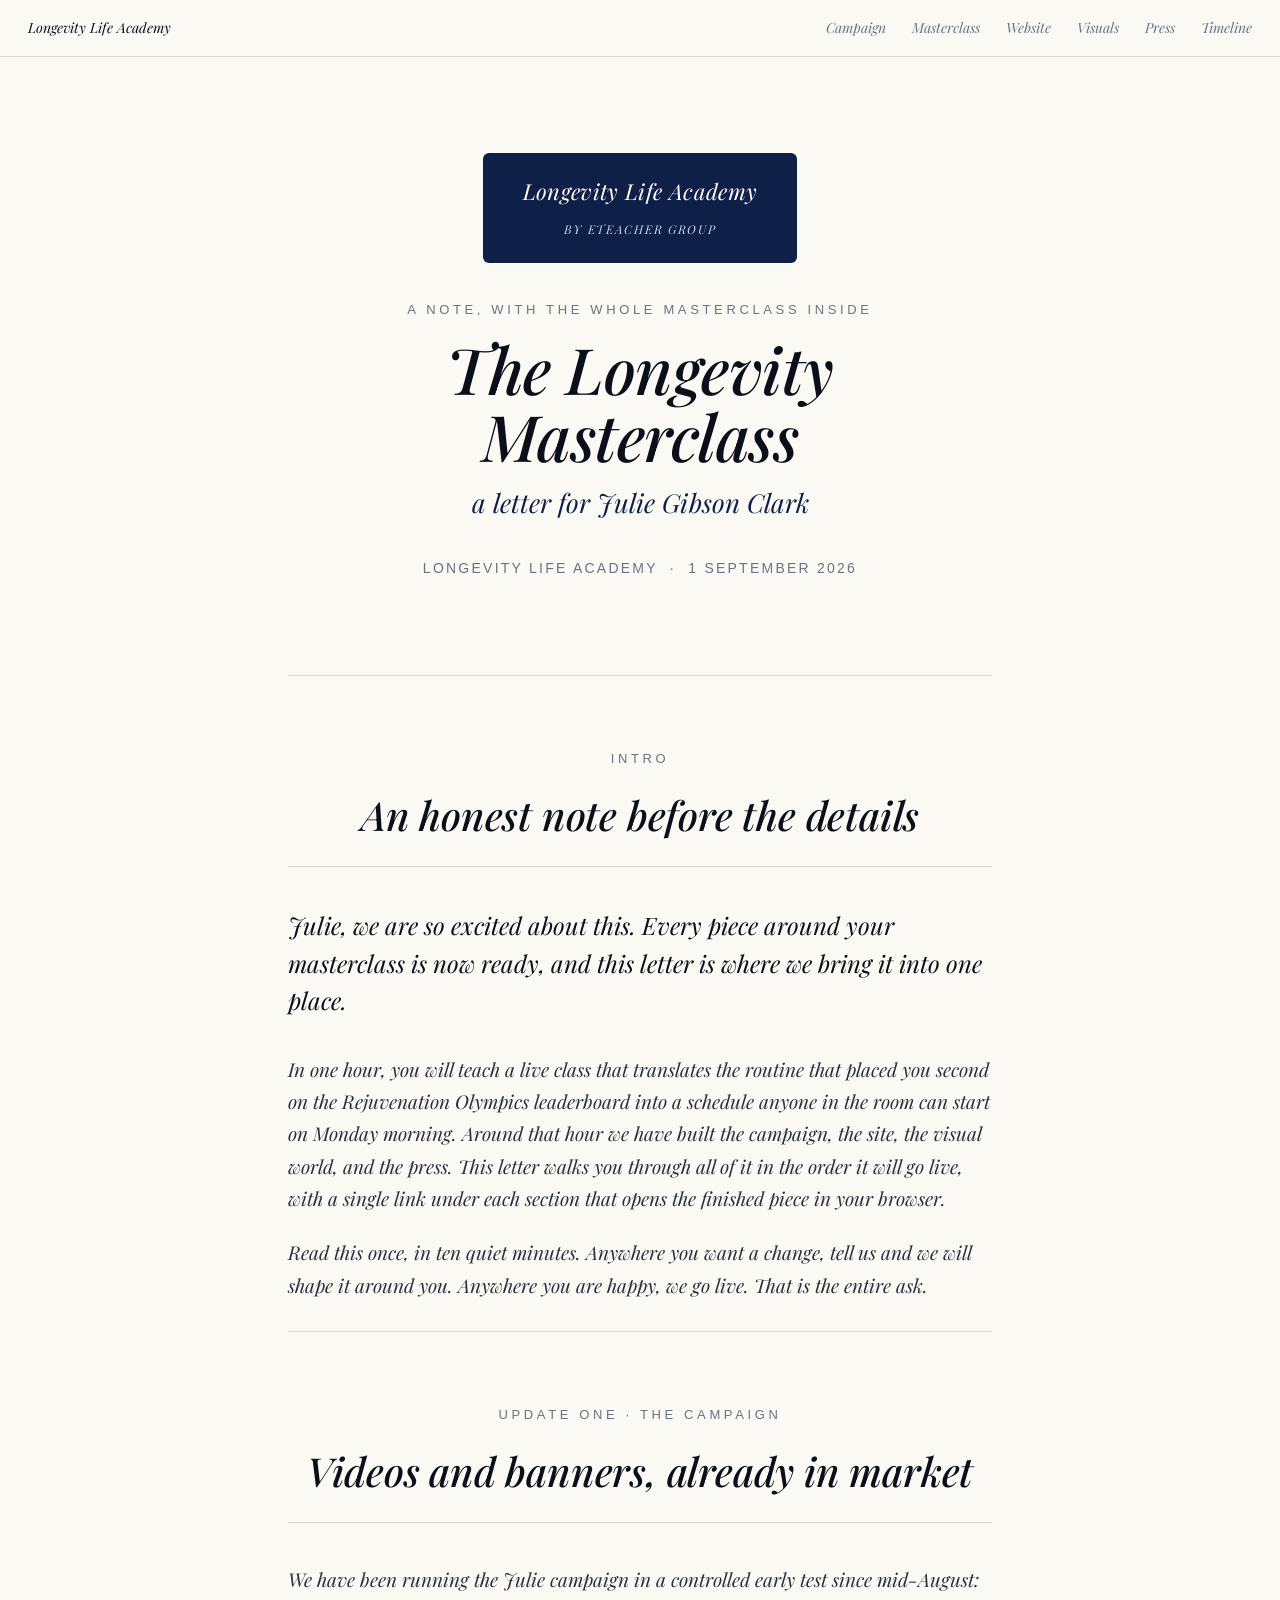
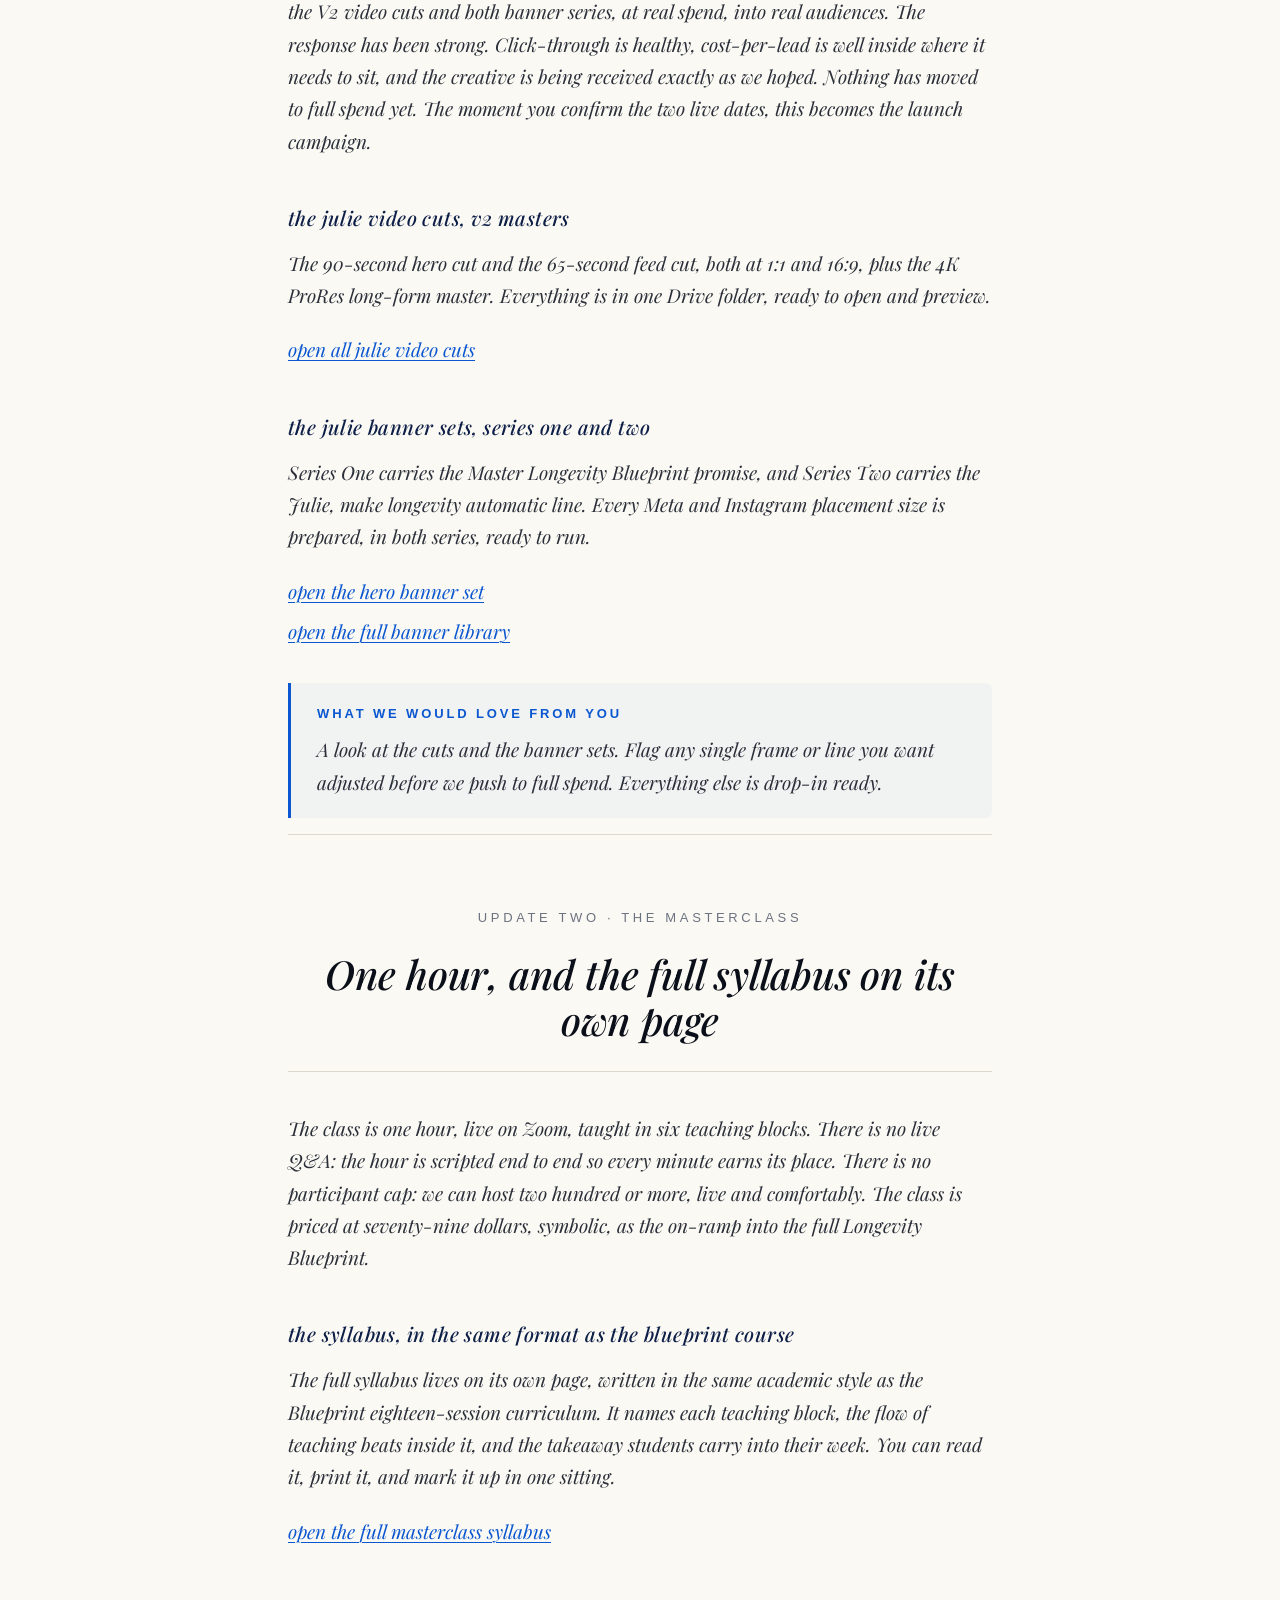
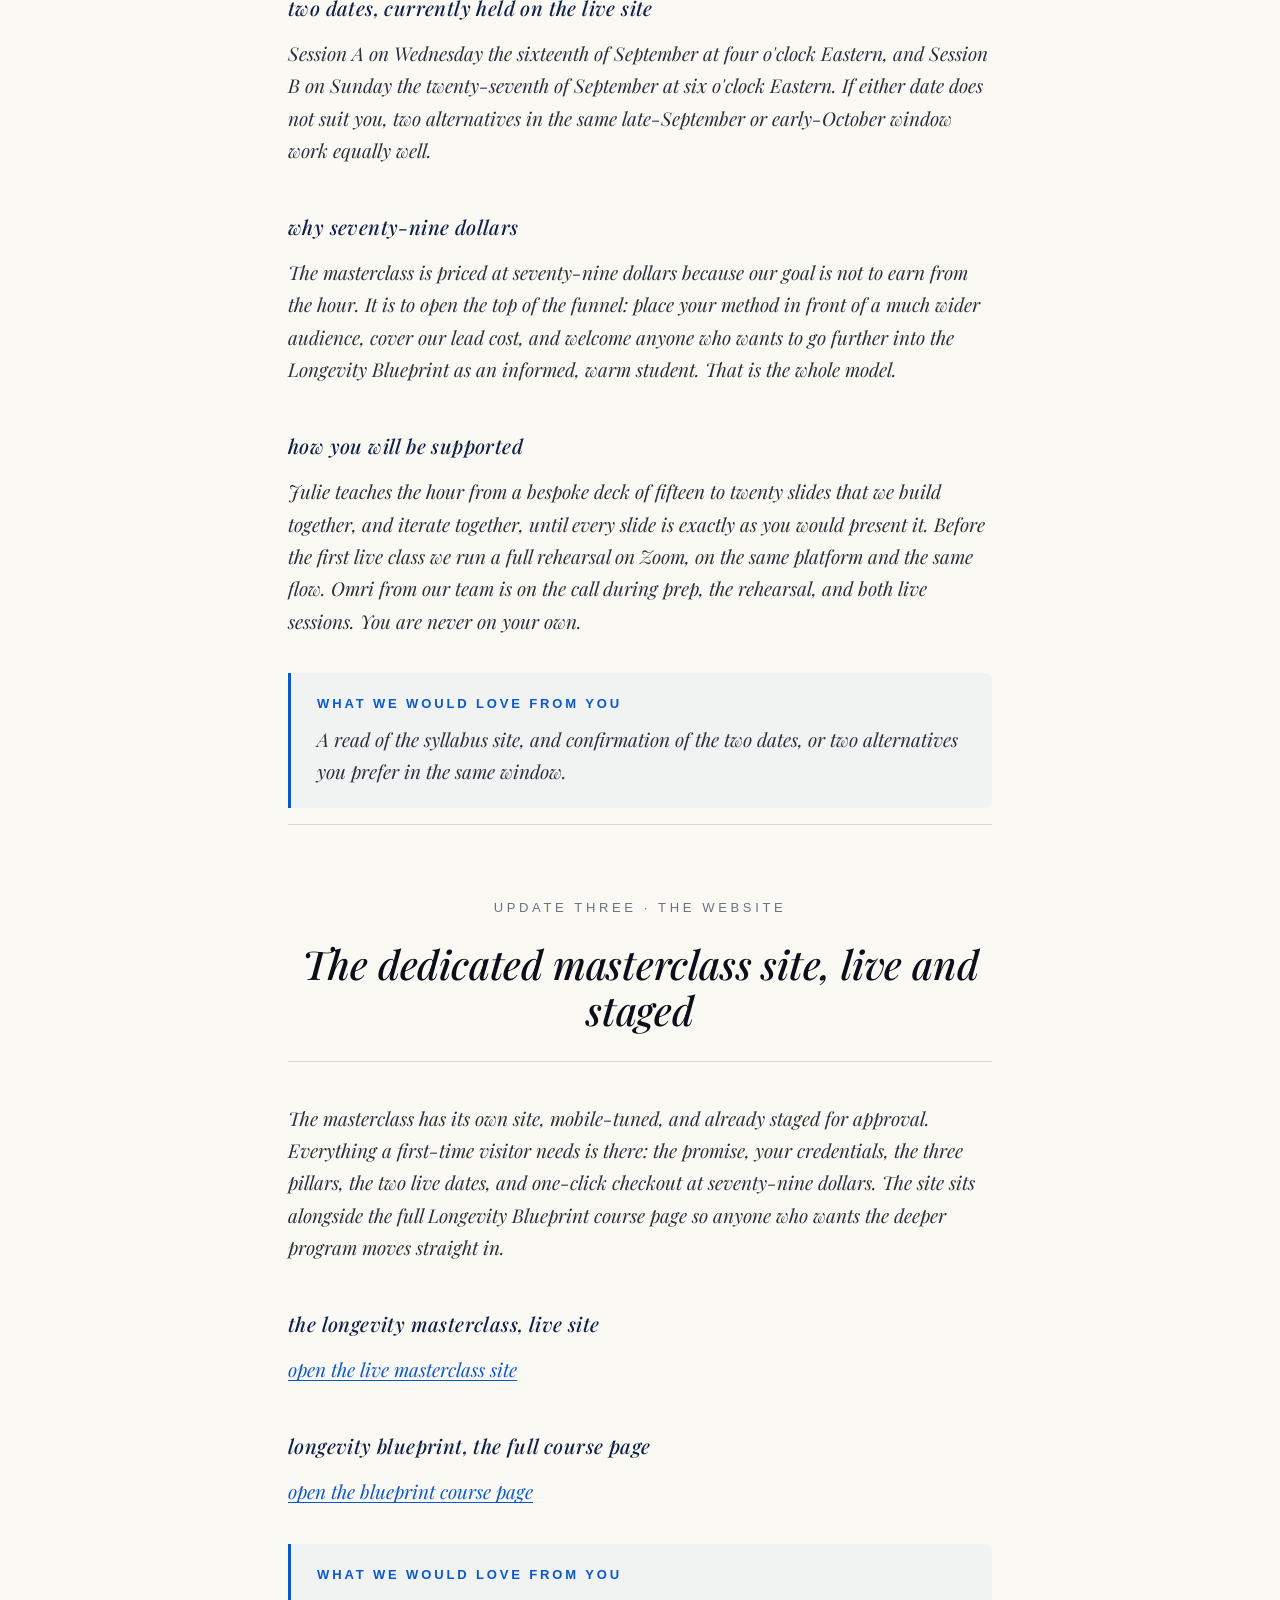
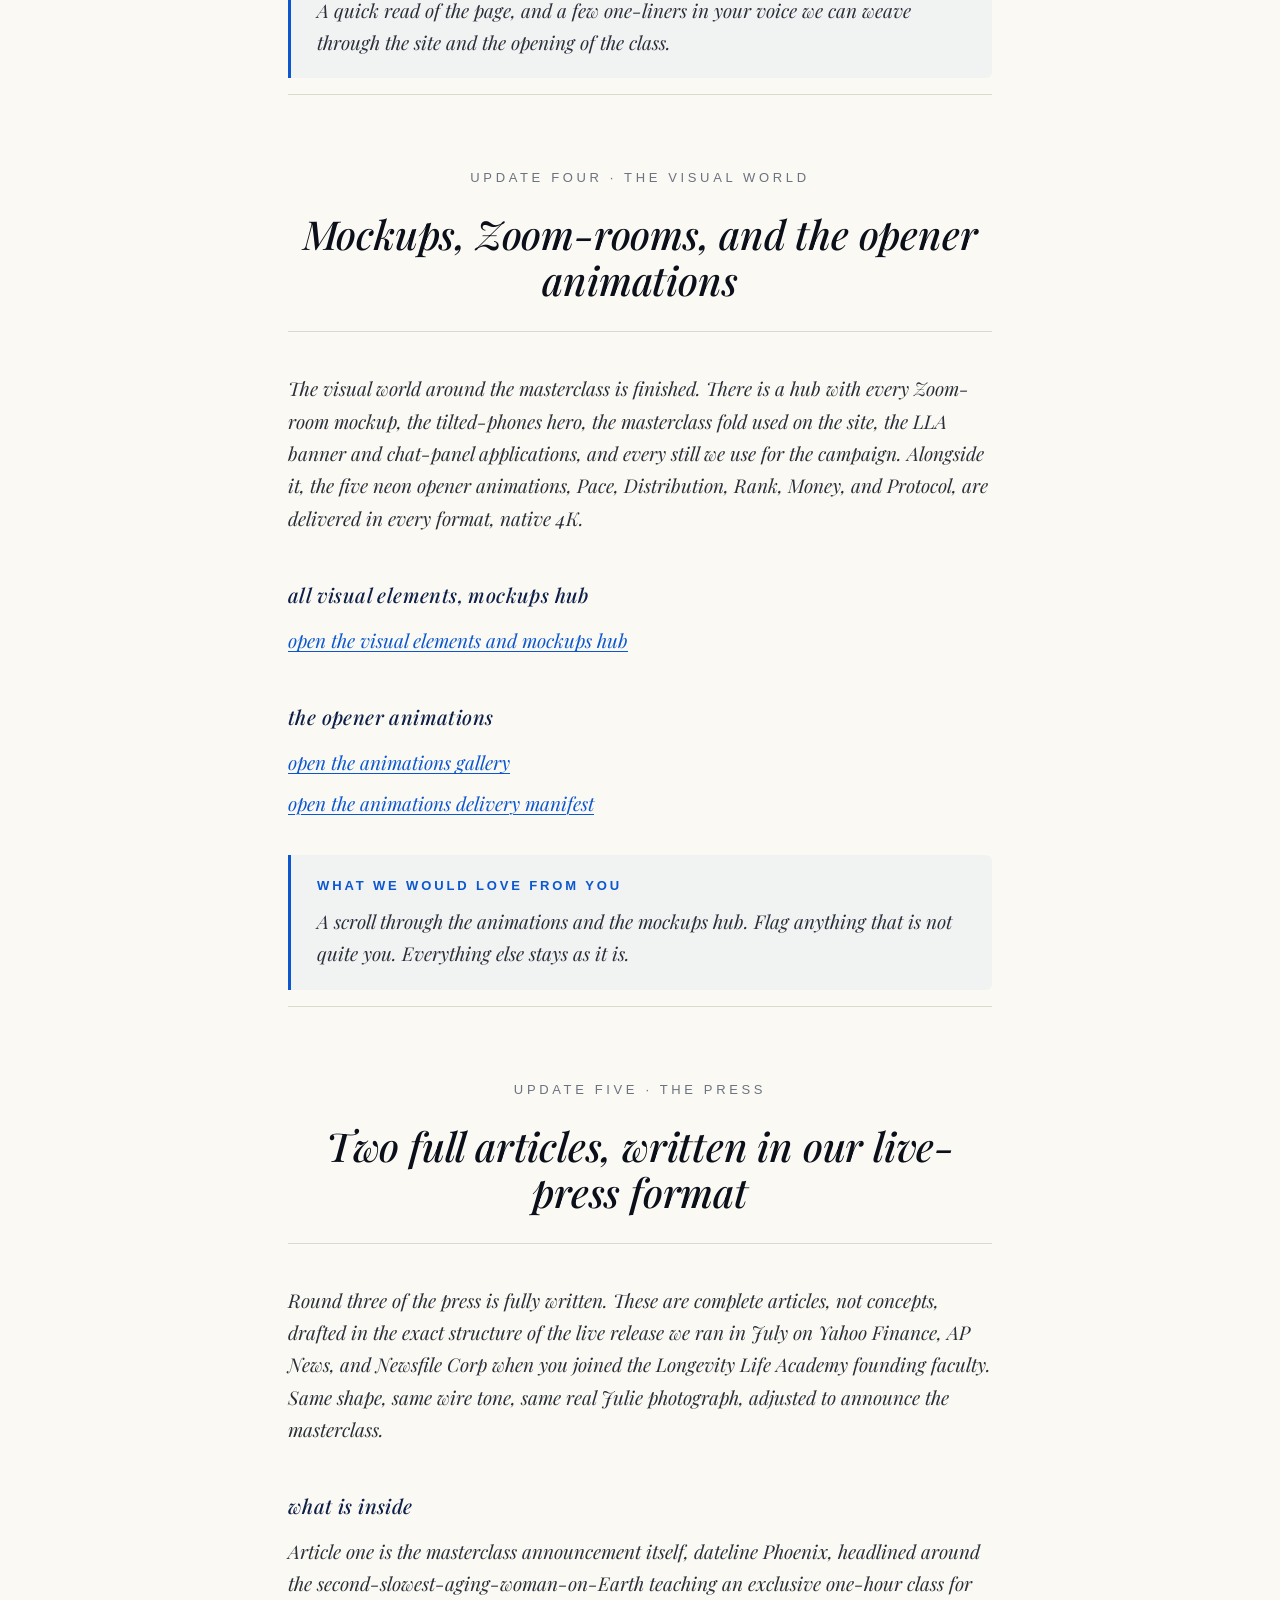
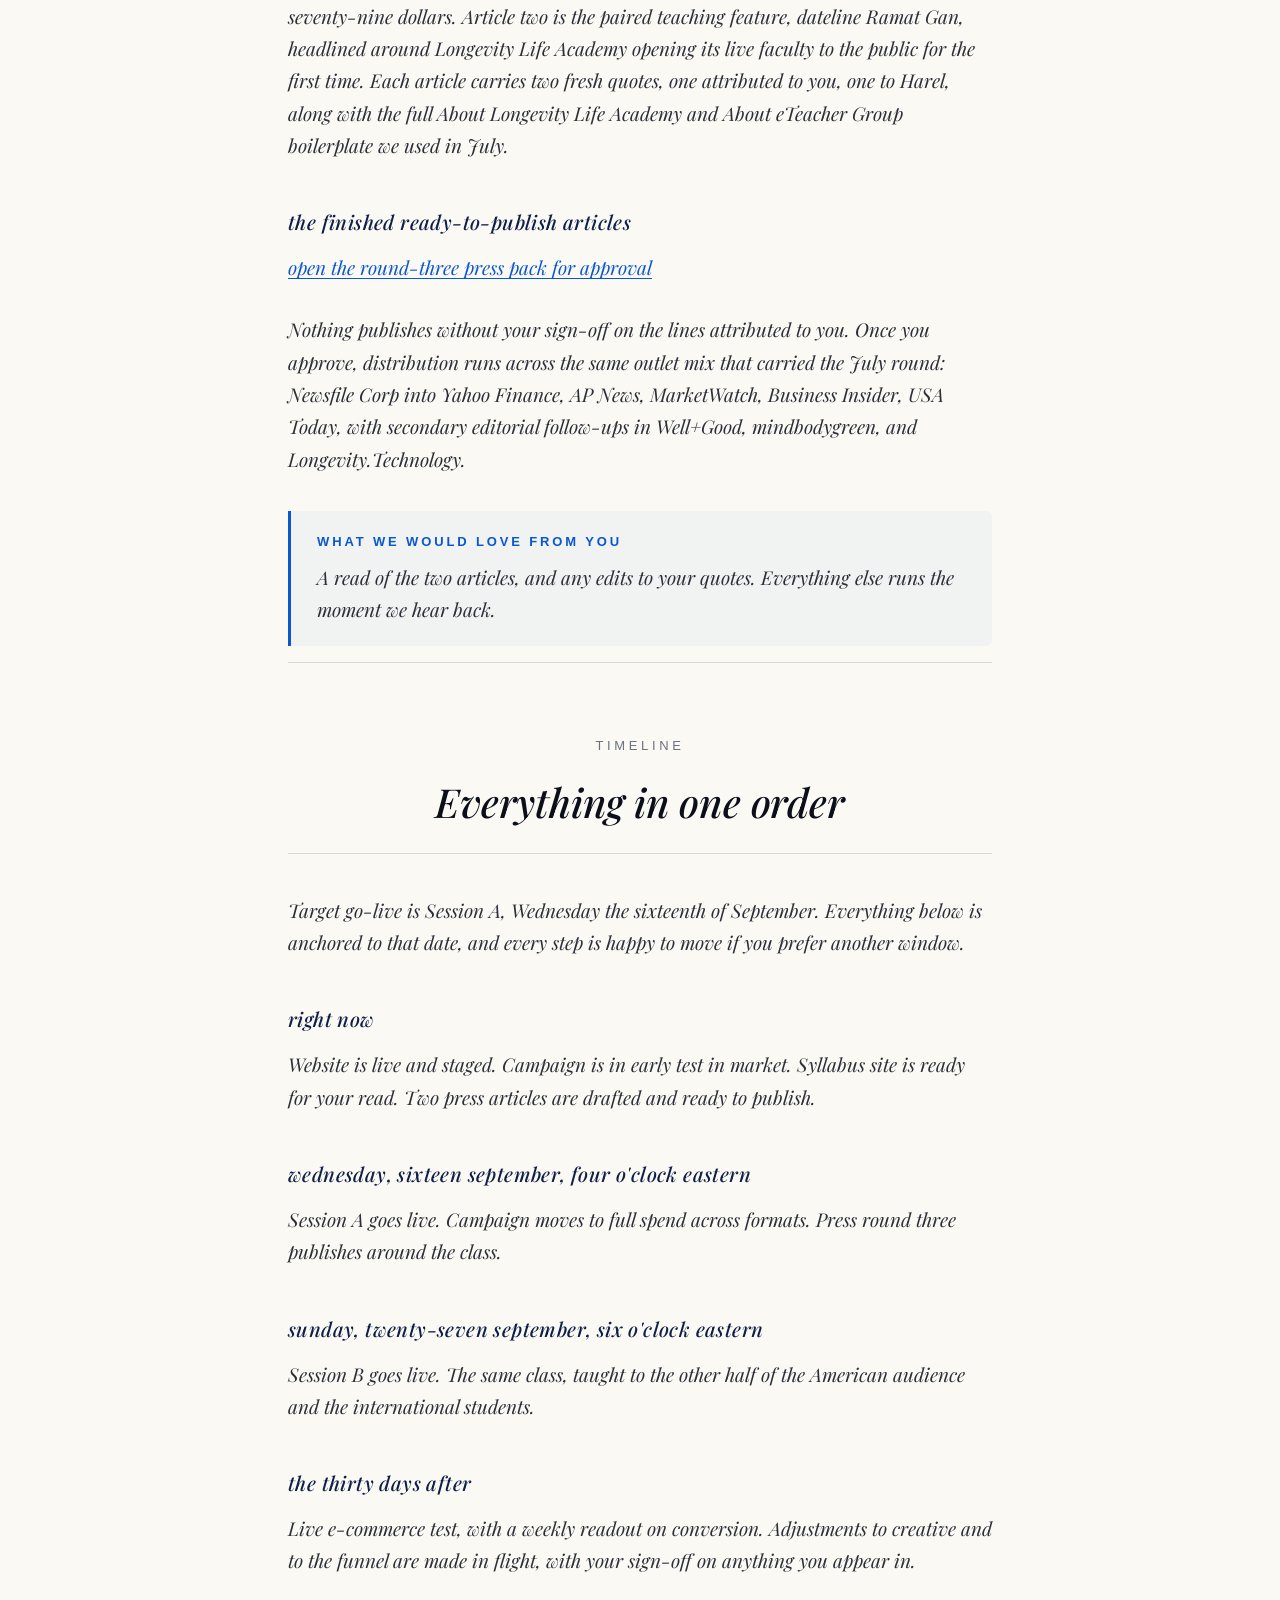
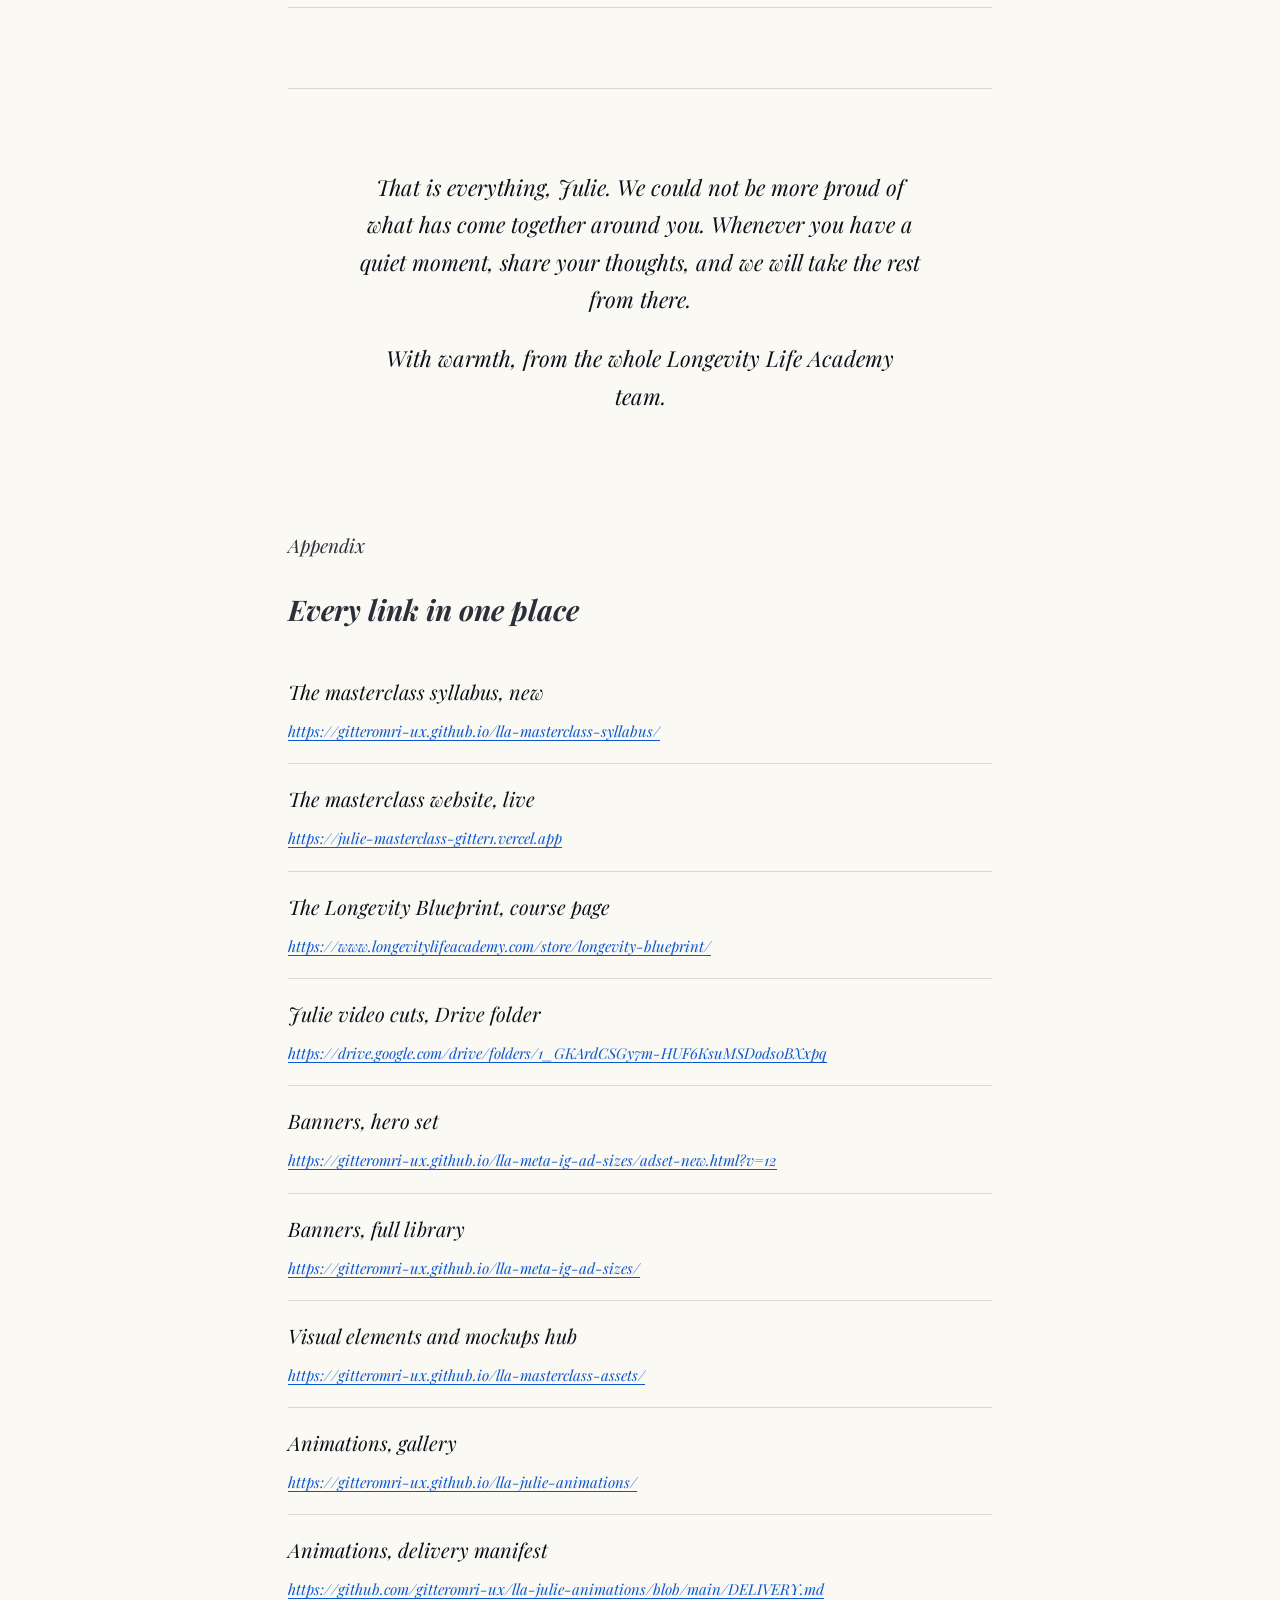
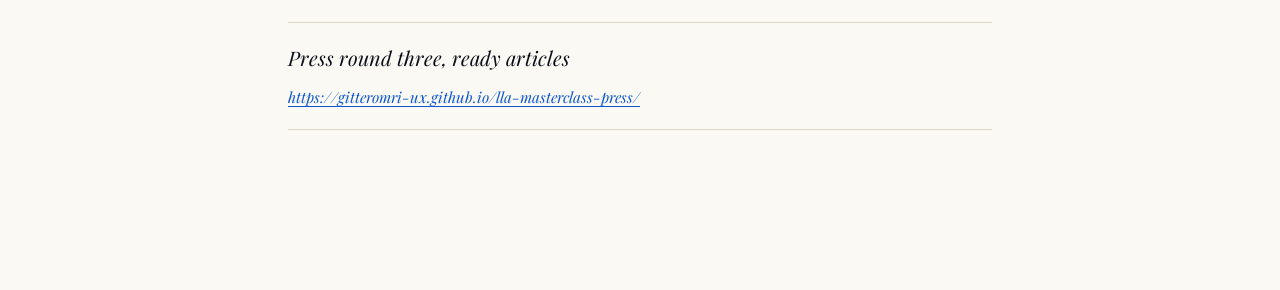
==== index.html @ f3410d57 "Communications plan letter — full public site" ====
<!doctype html>
<html lang="en">
<head>
<meta charset="utf-8">
<meta name="viewport" content="width=device-width, initial-scale=1">
<title>The Longevity Masterclass · a letter for Julie Gibson Clark</title>
<link rel="preconnect" href="https://fonts.googleapis.com">
<link rel="preconnect" href="https://fonts.gstatic.com" crossorigin>
<link href="https://fonts.googleapis.com/css2?family=Playfair+Display:ital,wght@1,400;1,500;1,600&display=swap" rel="stylesheet">
<style>
  :root{
    --ink:#0B0F19; --ink2:#0E1F48; --body:#2A2F39; --muted:#6B7280;
    --acc:#0B57D0; --rule:#DDD8CE; --cream:#FBF9F3;
  }
  *{box-sizing:border-box}
  html,body{margin:0;background:var(--cream);color:var(--body)}
  body{
    font-family:"Playfair Display","Iowan Old Style","Palatino Linotype",Georgia,serif;
    font-style:italic; font-weight:400;
    font-size:19px; line-height:1.7;
    -webkit-font-smoothing:antialiased;
  }
  a{color:var(--acc); text-decoration:underline; text-decoration-thickness:1px; text-underline-offset:3px}
  a:hover{color:var(--ink)}

  /* Nav */
  nav.top{
    position:sticky; top:0; z-index:5;
    background:rgba(251,249,243,.94); backdrop-filter:saturate(140%) blur(10px);
    border-bottom:1px solid var(--rule);
    padding:16px 28px; display:flex; align-items:center; justify-content:space-between;
    font-size:14px;
  }
  nav.top .brand{color:var(--ink)}
  nav.top .links a{margin-left:22px; color:var(--muted); text-decoration:none}
  nav.top .links a:hover{color:var(--ink)}

  main{max-width:760px; margin:0 auto; padding:0 28px 120px}

  /* Cover */
  header.cover{
    text-align:center; padding:96px 0 72px; border-bottom:1px solid var(--rule);
  }
  .letterhead{
    display:inline-block; background:#0E1F48; color:#fff;
    padding:20px 40px; border-radius:6px;
    font-size:18px; letter-spacing:.02em;
  }
  .letterhead .lla{display:block; font-size:22px; margin-bottom:2px}
  .letterhead .by{font-size:12px; letter-spacing:.14em; color:#c9d3ec; text-transform:uppercase}
  .kicker{
    display:block; margin-top:36px; margin-bottom:14px;
    color:var(--muted); font-size:13px; letter-spacing:.28em; text-transform:uppercase;
    font-style:normal; font-family:-apple-system,BlinkMacSystemFont,"Segoe UI",Arial,sans-serif; font-weight:500;
  }
  header.cover h1{
    margin:0 0 12px; color:var(--ink);
    font-size:64px; line-height:1.05; font-weight:500;
    letter-spacing:-.5px;
  }
  header.cover .sub{
    color:var(--ink2); font-size:26px; margin:0 0 32px;
  }
  header.cover .meta{
    color:var(--muted); font-size:14px; letter-spacing:.16em; text-transform:uppercase;
    font-style:normal; font-family:-apple-system,BlinkMacSystemFont,"Segoe UI",Arial,sans-serif; font-weight:500;
  }

  /* Section rhythm */
  section.chapter{padding:72px 0 8px; border-bottom:1px solid var(--rule)}
  section.chapter:last-of-type{border-bottom:0}
  section.chapter .eyebrow{
    display:block; color:var(--muted); font-size:13px; letter-spacing:.28em; text-transform:uppercase;
    font-style:normal; font-family:-apple-system,BlinkMacSystemFont,"Segoe UI",Arial,sans-serif; font-weight:500;
    text-align:center; margin:0 0 22px;
  }
  section.chapter h2{
    margin:0 0 40px; color:var(--ink);
    font-size:40px; line-height:1.15; font-weight:500; letter-spacing:-.2px;
    text-align:center;
  }
  section.chapter h2::after{
    content:""; display:block; width:100%; height:1px; background:var(--rule); margin-top:28px;
  }

  p{margin:0 0 22px}
  .lede{font-size:24px; line-height:1.55; color:var(--ink); margin:0 0 34px}

  h3.micro{
    color:var(--ink2); font-size:20px; margin:44px 0 12px; font-weight:500;
    letter-spacing:.02em;
  }

  ul.links{list-style:none; padding:0; margin:0 0 30px}
  ul.links li{margin:0 0 8px; font-size:19px}

  .ask{
    border-left:3px solid var(--acc);
    padding:20px 26px; margin:36px 0 8px;
    background:rgba(11,87,208,.04); border-radius:0 6px 6px 0;
  }
  .ask .ask-title{
    display:block; margin-bottom:8px; color:var(--acc);
    font-size:13px; letter-spacing:.22em; text-transform:uppercase;
    font-style:normal; font-family:-apple-system,BlinkMacSystemFont,"Segoe UI",Arial,sans-serif; font-weight:600;
  }
  .ask p{margin:0}

  /* Close */
  .close{
    text-align:center; padding:80px 0 20px; border-top:1px solid var(--rule); margin-top:80px;
  }
  .close p{font-size:22px; color:var(--ink); max-width:560px; margin:0 auto 22px}
  .sig{color:var(--ink); font-size:22px; margin-top:36px}

  /* Appendix */
  section.appendix{padding:72px 0 40px}
  section.appendix ul{list-style:none; padding:0; margin:0}
  section.appendix li{padding:18px 0; border-bottom:1px solid var(--rule)}
  section.appendix li .label{display:block; color:var(--ink); font-size:20px; margin-bottom:4px}
  section.appendix li a{font-size:15px; word-break:break-all}

  @media (max-width:720px){
    body{font-size:17px}
    header.cover{padding:56px 0 44px}
    header.cover h1{font-size:40px}
    header.cover .sub{font-size:20px}
    section.chapter h2{font-size:28px}
    .lede{font-size:20px}
    main{padding:0 20px 80px}
  }
</style>
</head>
<body>

<nav class="top">
  <span class="brand">Longevity Life Academy</span>
  <span class="links">
    <a href="#u1">Campaign</a>
    <a href="#u2">Masterclass</a>
    <a href="#u3">Website</a>
    <a href="#u4">Visuals</a>
    <a href="#u5">Press</a>
    <a href="#timeline">Timeline</a>
  </span>
</nav>

<main>

  <header class="cover">
    <div class="letterhead">
      <span class="lla">Longevity Life Academy</span>
      <span class="by">by eTeacher Group</span>
    </div>
    <span class="kicker">A note, with the whole masterclass inside</span>
    <h1>The Longevity Masterclass</h1>
    <p class="sub">a letter for Julie Gibson Clark</p>
    <p class="meta">Longevity Life Academy &nbsp;·&nbsp; 1 September 2026</p>
  </header>

  <section class="chapter" id="intro">
    <span class="eyebrow">Intro</span>
    <h2>An honest note before the details</h2>
    <p class="lede">Julie, we are so excited about this. Every piece around your masterclass is now ready, and this letter is where we bring it into one place.</p>
    <p>In one hour, you will teach a live class that translates the routine that placed you second on the Rejuvenation Olympics leaderboard into a schedule anyone in the room can start on Monday morning. Around that hour we have built the campaign, the site, the visual world, and the press. This letter walks you through all of it in the order it will go live, with a single link under each section that opens the finished piece in your browser.</p>
    <p>Read this once, in ten quiet minutes. Anywhere you want a change, tell us and we will shape it around you. Anywhere you are happy, we go live. That is the entire ask.</p>
  </section>

  <section class="chapter" id="u1">
    <span class="eyebrow">Update one · The campaign</span>
    <h2>Videos and banners, already in market</h2>
    <p>We have been running the Julie campaign in a controlled early test since mid-August: the V2 video cuts and both banner series, at real spend, into real audiences. The response has been strong. Click-through is healthy, cost-per-lead is well inside where it needs to sit, and the creative is being received exactly as we hoped. Nothing has moved to full spend yet. The moment you confirm the two live dates, this becomes the launch campaign.</p>

    <h3 class="micro">the julie video cuts, v2 masters</h3>
    <p>The 90-second hero cut and the 65-second feed cut, both at 1:1 and 16:9, plus the 4K ProRes long-form master. Everything is in one Drive folder, ready to open and preview.</p>
    <ul class="links"><li><a href="https://drive.google.com/drive/folders/1_GKArdCSGy7m-HUF6KsuMSDods0BXxpq?usp=sharing">open all julie video cuts</a></li></ul>

    <h3 class="micro">the julie banner sets, series one and two</h3>
    <p>Series One carries the Master Longevity Blueprint promise, and Series Two carries the Julie, make longevity automatic line. Every Meta and Instagram placement size is prepared, in both series, ready to run.</p>
    <ul class="links">
      <li><a href="https://gitteromri-ux.github.io/lla-meta-ig-ad-sizes/adset-new.html?v=12">open the hero banner set</a></li>
      <li><a href="https://gitteromri-ux.github.io/lla-meta-ig-ad-sizes/">open the full banner library</a></li>
    </ul>

    <div class="ask">
      <span class="ask-title">What we would love from you</span>
      <p>A look at the cuts and the banner sets. Flag any single frame or line you want adjusted before we push to full spend. Everything else is drop-in ready.</p>
    </div>
  </section>

  <section class="chapter" id="u2">
    <span class="eyebrow">Update two · The masterclass</span>
    <h2>One hour, and the full syllabus on its own page</h2>
    <p>The class is one hour, live on Zoom, taught in six teaching blocks. There is no live Q&amp;A: the hour is scripted end to end so every minute earns its place. There is no participant cap: we can host two hundred or more, live and comfortably. The class is priced at seventy-nine dollars, symbolic, as the on-ramp into the full Longevity Blueprint.</p>

    <h3 class="micro">the syllabus, in the same format as the blueprint course</h3>
    <p>The full syllabus lives on its own page, written in the same academic style as the Blueprint eighteen-session curriculum. It names each teaching block, the flow of teaching beats inside it, and the takeaway students carry into their week. You can read it, print it, and mark it up in one sitting.</p>
    <ul class="links"><li><a href="https://gitteromri-ux.github.io/lla-masterclass-syllabus/">open the full masterclass syllabus</a></li></ul>

    <h3 class="micro">two dates, currently held on the live site</h3>
    <p>Session A on Wednesday the sixteenth of September at four o'clock Eastern, and Session B on Sunday the twenty-seventh of September at six o'clock Eastern. If either date does not suit you, two alternatives in the same late-September or early-October window work equally well.</p>

    <h3 class="micro">why seventy-nine dollars</h3>
    <p>The masterclass is priced at seventy-nine dollars because our goal is not to earn from the hour. It is to open the top of the funnel: place your method in front of a much wider audience, cover our lead cost, and welcome anyone who wants to go further into the Longevity Blueprint as an informed, warm student. That is the whole model.</p>

    <h3 class="micro">how you will be supported</h3>
    <p>Julie teaches the hour from a bespoke deck of fifteen to twenty slides that we build together, and iterate together, until every slide is exactly as you would present it. Before the first live class we run a full rehearsal on Zoom, on the same platform and the same flow. Omri from our team is on the call during prep, the rehearsal, and both live sessions. You are never on your own.</p>

    <div class="ask">
      <span class="ask-title">What we would love from you</span>
      <p>A read of the syllabus site, and confirmation of the two dates, or two alternatives you prefer in the same window.</p>
    </div>
  </section>

  <section class="chapter" id="u3">
    <span class="eyebrow">Update three · The website</span>
    <h2>The dedicated masterclass site, live and staged</h2>
    <p>The masterclass has its own site, mobile-tuned, and already staged for approval. Everything a first-time visitor needs is there: the promise, your credentials, the three pillars, the two live dates, and one-click checkout at seventy-nine dollars. The site sits alongside the full Longevity Blueprint course page so anyone who wants the deeper program moves straight in.</p>

    <h3 class="micro">the longevity masterclass, live site</h3>
    <ul class="links"><li><a href="https://julie-masterclass-gitter1.vercel.app">open the live masterclass site</a></li></ul>

    <h3 class="micro">longevity blueprint, the full course page</h3>
    <ul class="links"><li><a href="https://www.longevitylifeacademy.com/store/longevity-blueprint/?utm_source=perplexity">open the blueprint course page</a></li></ul>

    <div class="ask">
      <span class="ask-title">What we would love from you</span>
      <p>A quick read of the page, and a few one-liners in your voice we can weave through the site and the opening of the class.</p>
    </div>
  </section>

  <section class="chapter" id="u4">
    <span class="eyebrow">Update four · The visual world</span>
    <h2>Mockups, Zoom-rooms, and the opener animations</h2>
    <p>The visual world around the masterclass is finished. There is a hub with every Zoom-room mockup, the tilted-phones hero, the masterclass fold used on the site, the LLA banner and chat-panel applications, and every still we use for the campaign. Alongside it, the five neon opener animations, Pace, Distribution, Rank, Money, and Protocol, are delivered in every format, native 4K.</p>

    <h3 class="micro">all visual elements, mockups hub</h3>
    <ul class="links"><li><a href="https://gitteromri-ux.github.io/lla-masterclass-assets/?v=1787642013">open the visual elements and mockups hub</a></li></ul>

    <h3 class="micro">the opener animations</h3>
    <ul class="links">
      <li><a href="https://gitteromri-ux.github.io/lla-julie-animations/">open the animations gallery</a></li>
      <li><a href="https://github.com/gitteromri-ux/lla-julie-animations/blob/main/DELIVERY.md?utm_source=perplexity">open the animations delivery manifest</a></li>
    </ul>

    <div class="ask">
      <span class="ask-title">What we would love from you</span>
      <p>A scroll through the animations and the mockups hub. Flag anything that is not quite you. Everything else stays as it is.</p>
    </div>
  </section>

  <section class="chapter" id="u5">
    <span class="eyebrow">Update five · The press</span>
    <h2>Two full articles, written in our live-press format</h2>
    <p>Round three of the press is fully written. These are complete articles, not concepts, drafted in the exact structure of the live release we ran in July on Yahoo Finance, AP News, and Newsfile Corp when you joined the Longevity Life Academy founding faculty. Same shape, same wire tone, same real Julie photograph, adjusted to announce the masterclass.</p>

    <h3 class="micro">what is inside</h3>
    <p>Article one is the masterclass announcement itself, dateline Phoenix, headlined around the second-slowest-aging-woman-on-Earth teaching an exclusive one-hour class for seventy-nine dollars. Article two is the paired teaching feature, dateline Ramat Gan, headlined around Longevity Life Academy opening its live faculty to the public for the first time. Each article carries two fresh quotes, one attributed to you, one to Harel, along with the full About Longevity Life Academy and About eTeacher Group boilerplate we used in July.</p>

    <h3 class="micro">the finished ready-to-publish articles</h3>
    <ul class="links"><li><a href="https://gitteromri-ux.github.io/lla-masterclass-press/">open the round-three press pack for approval</a></li></ul>

    <p>Nothing publishes without your sign-off on the lines attributed to you. Once you approve, distribution runs across the same outlet mix that carried the July round: Newsfile Corp into Yahoo Finance, AP News, MarketWatch, Business Insider, USA Today, with secondary editorial follow-ups in Well+Good, mindbodygreen, and Longevity.Technology.</p>

    <div class="ask">
      <span class="ask-title">What we would love from you</span>
      <p>A read of the two articles, and any edits to your quotes. Everything else runs the moment we hear back.</p>
    </div>
  </section>

  <section class="chapter" id="timeline">
    <span class="eyebrow">Timeline</span>
    <h2>Everything in one order</h2>
    <p>Target go-live is Session A, Wednesday the sixteenth of September. Everything below is anchored to that date, and every step is happy to move if you prefer another window.</p>

    <h3 class="micro">right now</h3>
    <p>Website is live and staged. Campaign is in early test in market. Syllabus site is ready for your read. Two press articles are drafted and ready to publish.</p>

    <h3 class="micro">wednesday, sixteen september, four o'clock eastern</h3>
    <p>Session A goes live. Campaign moves to full spend across formats. Press round three publishes around the class.</p>

    <h3 class="micro">sunday, twenty-seven september, six o'clock eastern</h3>
    <p>Session B goes live. The same class, taught to the other half of the American audience and the international students.</p>

    <h3 class="micro">the thirty days after</h3>
    <p>Live e-commerce test, with a weekly readout on conversion. Adjustments to creative and to the funnel are made in flight, with your sign-off on anything you appear in.</p>
  </section>

  <div class="close">
    <p>That is everything, Julie. We could not be more proud of what has come together around you. Whenever you have a quiet moment, share your thoughts, and we will take the rest from there.</p>
    <p class="sig">With warmth, from the whole Longevity Life Academy team.</p>
  </div>

  <section class="appendix" id="appendix">
    <span class="eyebrow" style="text-align:left">Appendix</span>
    <h2 style="text-align:left">Every link in one place</h2>
    <ul>
      <li><span class="label">The masterclass syllabus, new</span><a href="https://gitteromri-ux.github.io/lla-masterclass-syllabus/">https://gitteromri-ux.github.io/lla-masterclass-syllabus/</a></li>
      <li><span class="label">The masterclass website, live</span><a href="https://julie-masterclass-gitter1.vercel.app">https://julie-masterclass-gitter1.vercel.app</a></li>
      <li><span class="label">The Longevity Blueprint, course page</span><a href="https://www.longevitylifeacademy.com/store/longevity-blueprint/?utm_source=perplexity">https://www.longevitylifeacademy.com/store/longevity-blueprint/</a></li>
      <li><span class="label">Julie video cuts, Drive folder</span><a href="https://drive.google.com/drive/folders/1_GKArdCSGy7m-HUF6KsuMSDods0BXxpq?usp=sharing">https://drive.google.com/drive/folders/1_GKArdCSGy7m-HUF6KsuMSDods0BXxpq</a></li>
      <li><span class="label">Banners, hero set</span><a href="https://gitteromri-ux.github.io/lla-meta-ig-ad-sizes/adset-new.html?v=12">https://gitteromri-ux.github.io/lla-meta-ig-ad-sizes/adset-new.html?v=12</a></li>
      <li><span class="label">Banners, full library</span><a href="https://gitteromri-ux.github.io/lla-meta-ig-ad-sizes/">https://gitteromri-ux.github.io/lla-meta-ig-ad-sizes/</a></li>
      <li><span class="label">Visual elements and mockups hub</span><a href="https://gitteromri-ux.github.io/lla-masterclass-assets/?v=1787642013">https://gitteromri-ux.github.io/lla-masterclass-assets/</a></li>
      <li><span class="label">Animations, gallery</span><a href="https://gitteromri-ux.github.io/lla-julie-animations/">https://gitteromri-ux.github.io/lla-julie-animations/</a></li>
      <li><span class="label">Animations, delivery manifest</span><a href="https://github.com/gitteromri-ux/lla-julie-animations/blob/main/DELIVERY.md?utm_source=perplexity">https://github.com/gitteromri-ux/lla-julie-animations/blob/main/DELIVERY.md</a></li>
      <li><span class="label">Press round three, ready articles</span><a href="https://gitteromri-ux.github.io/lla-masterclass-press/">https://gitteromri-ux.github.io/lla-masterclass-press/</a></li>
    </ul>
  </section>

</main>

</body>
</html>
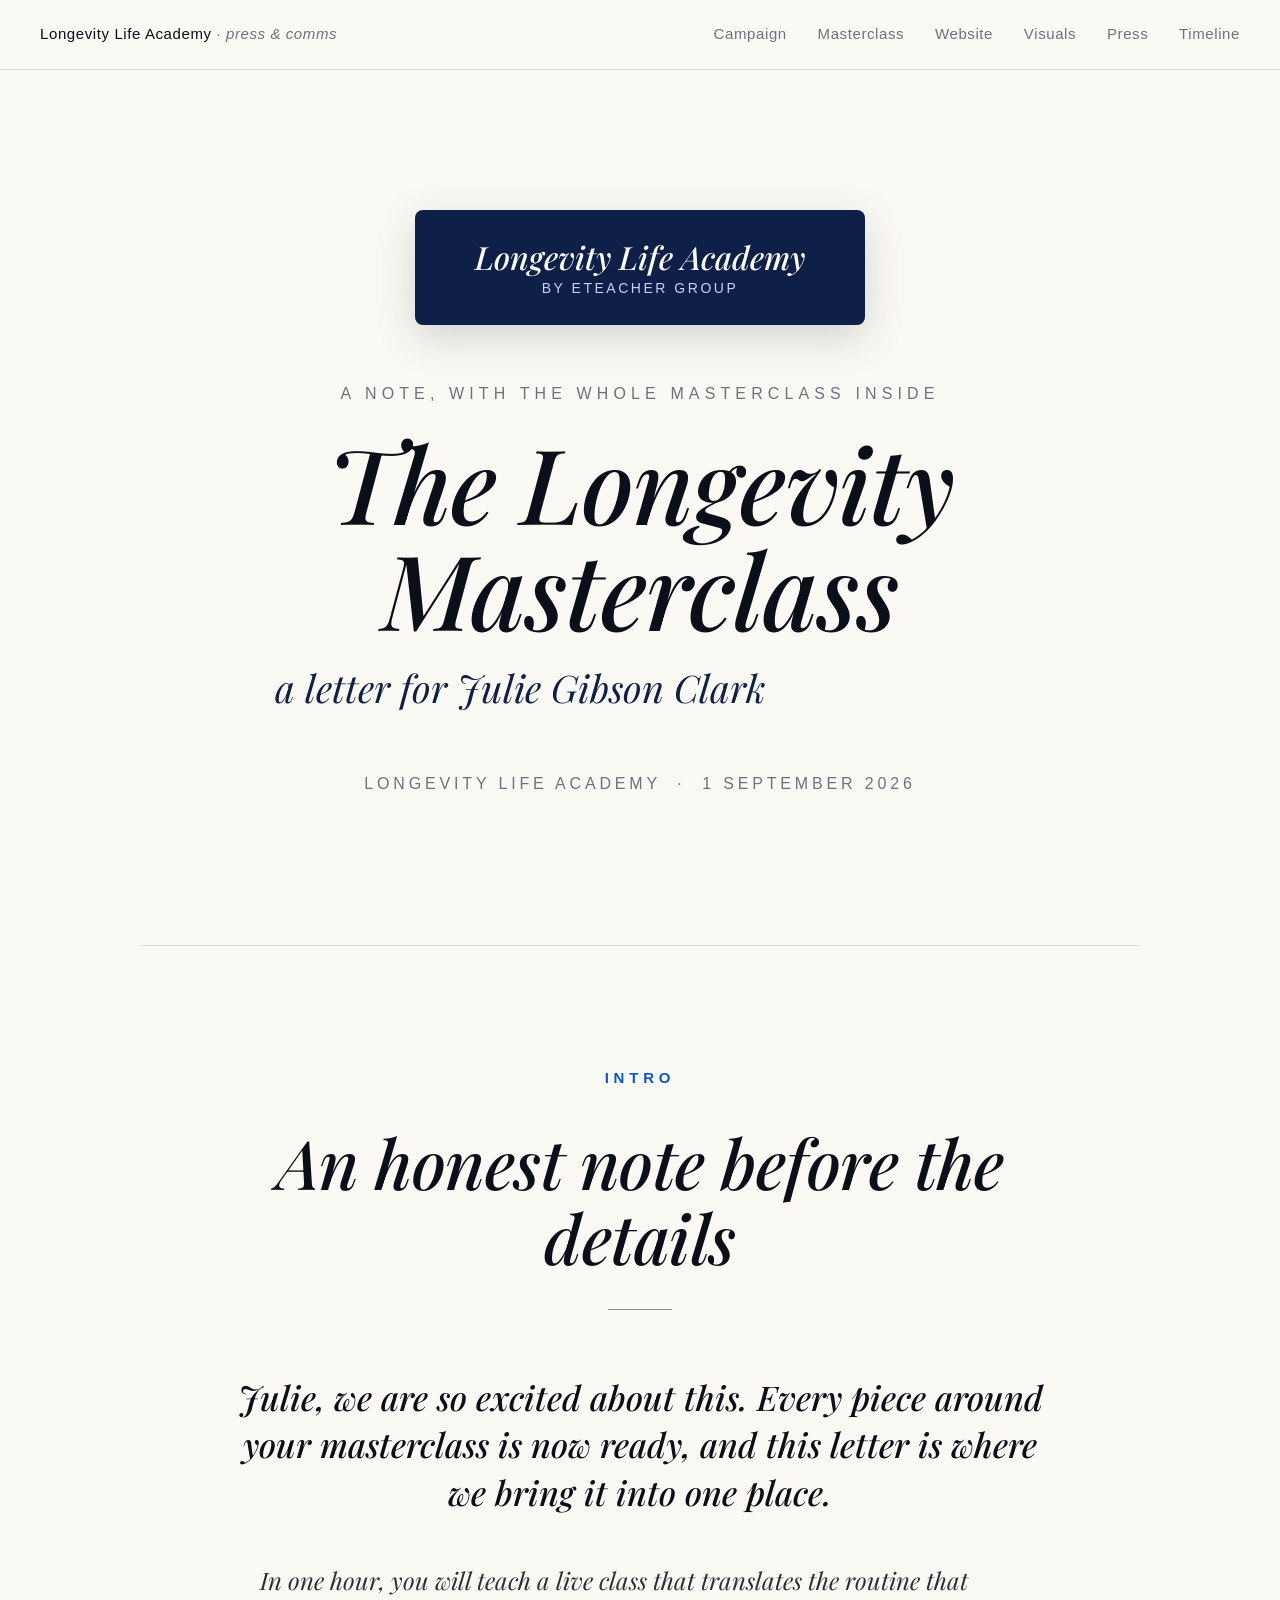
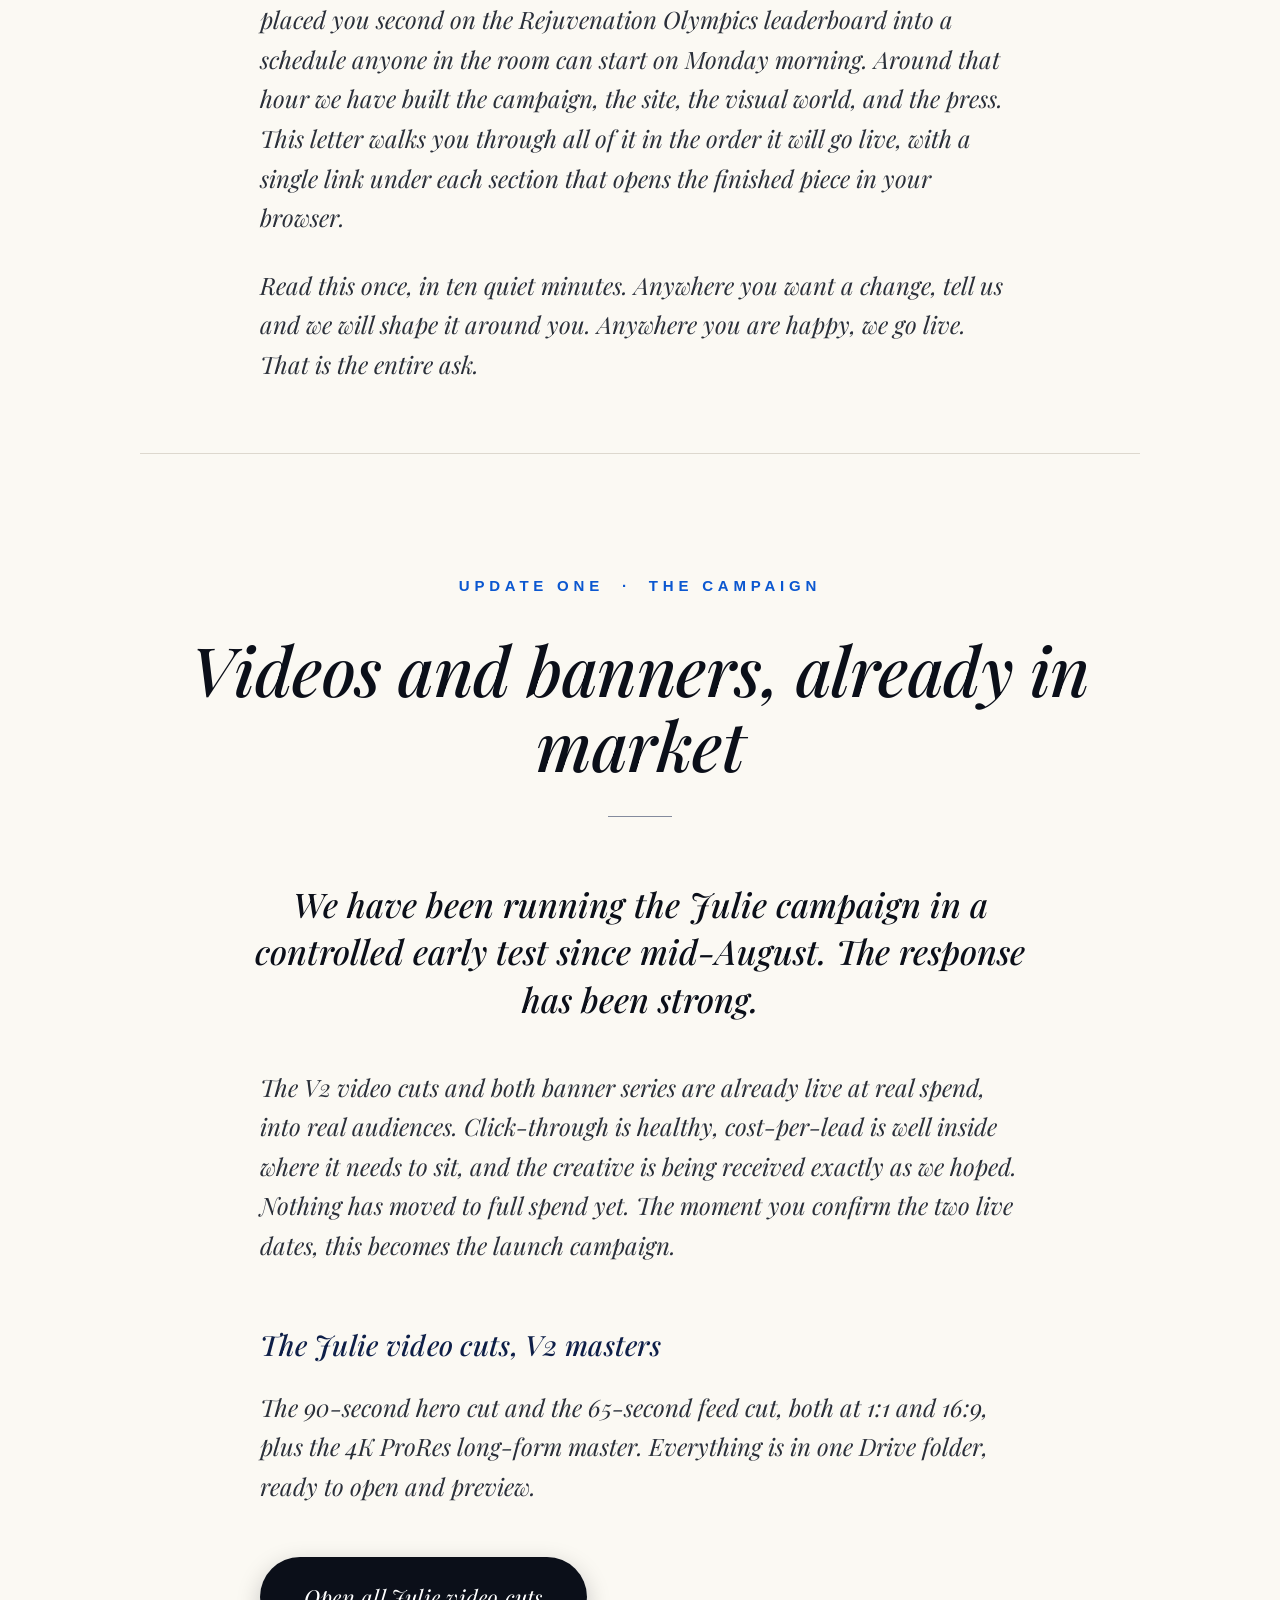
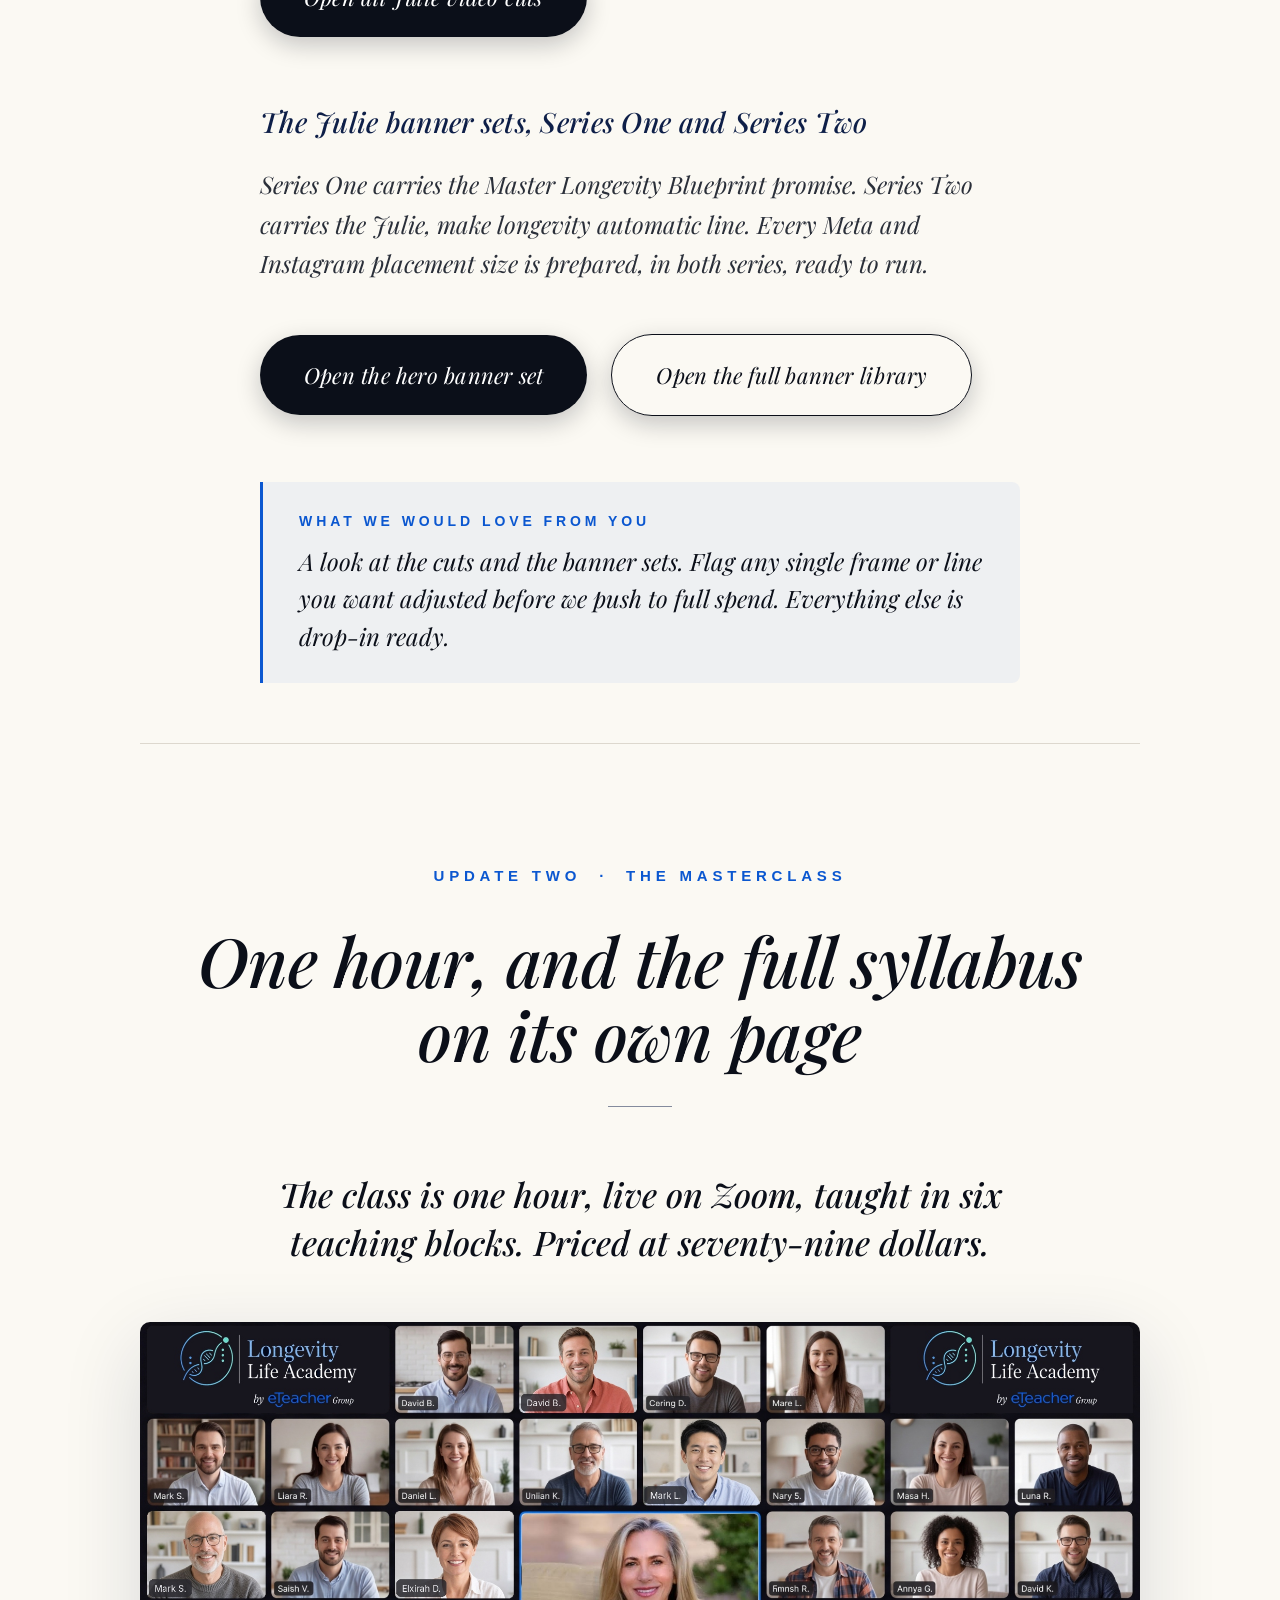
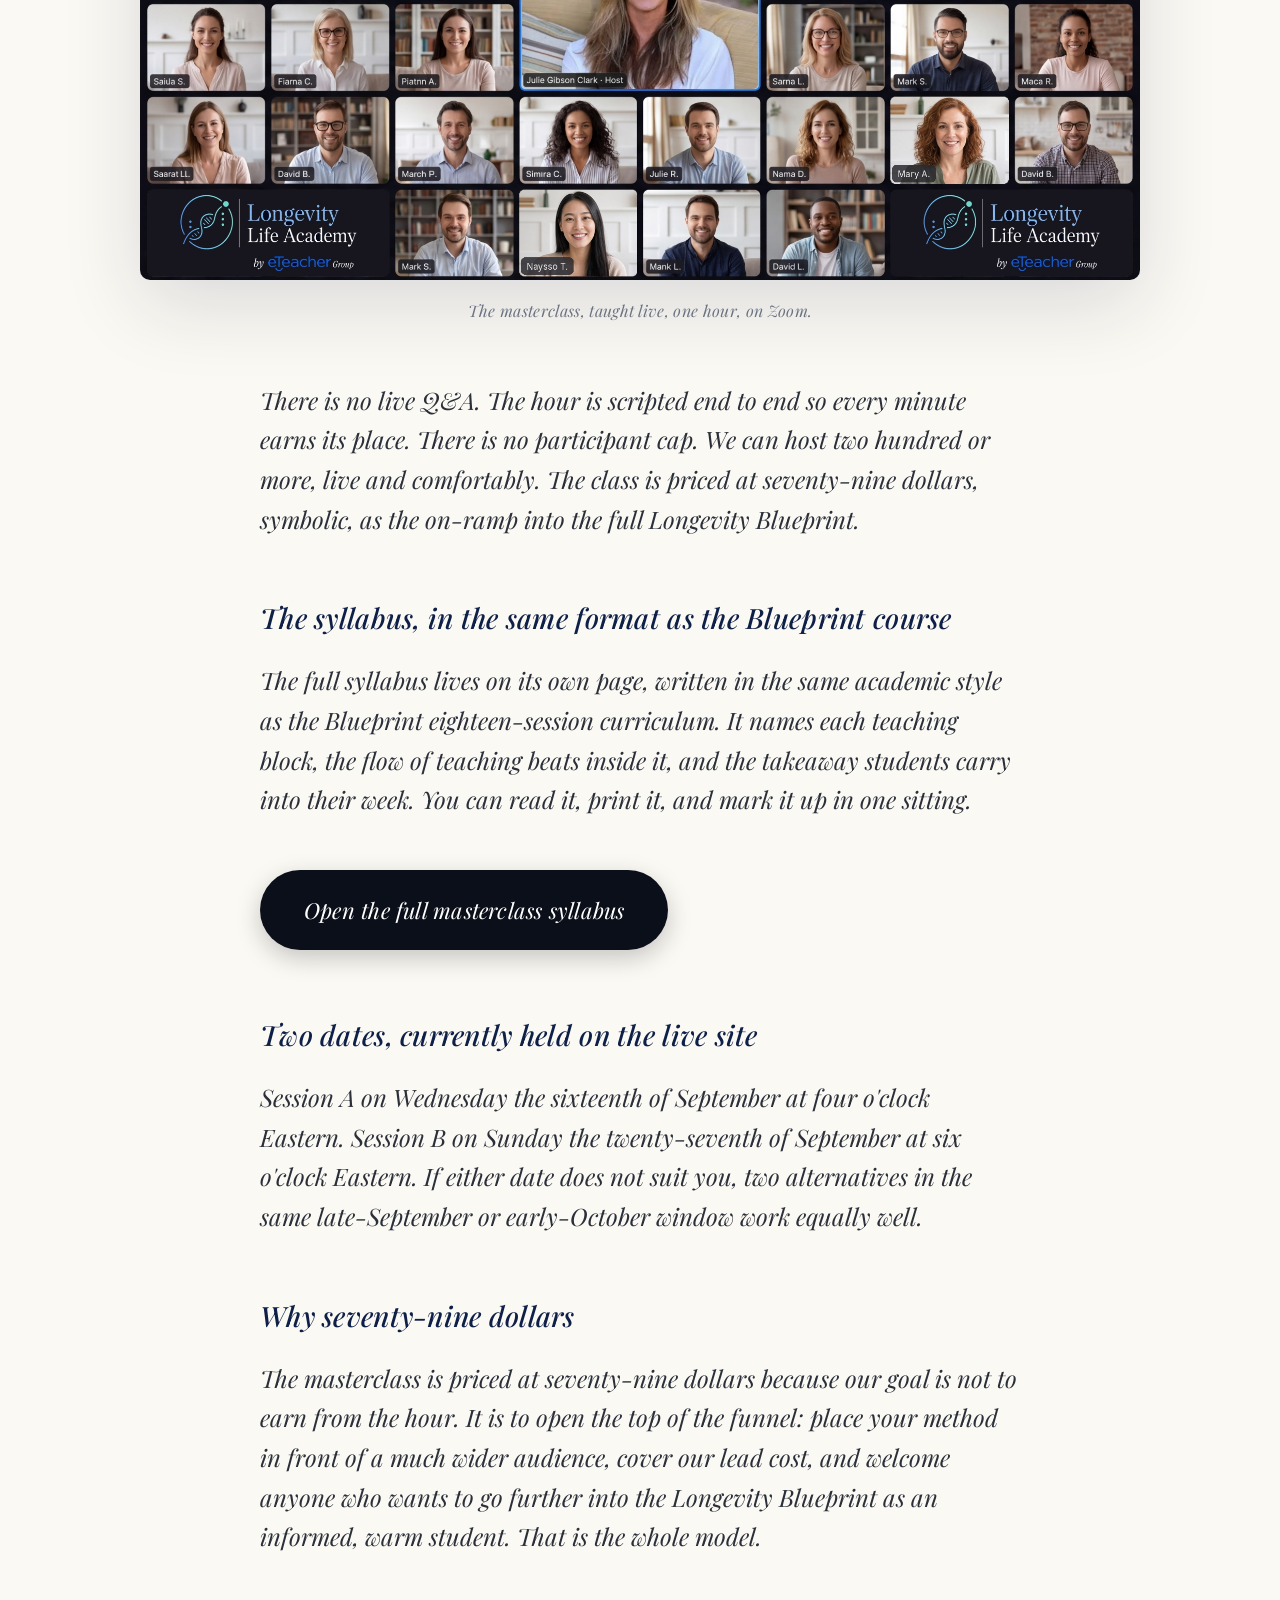
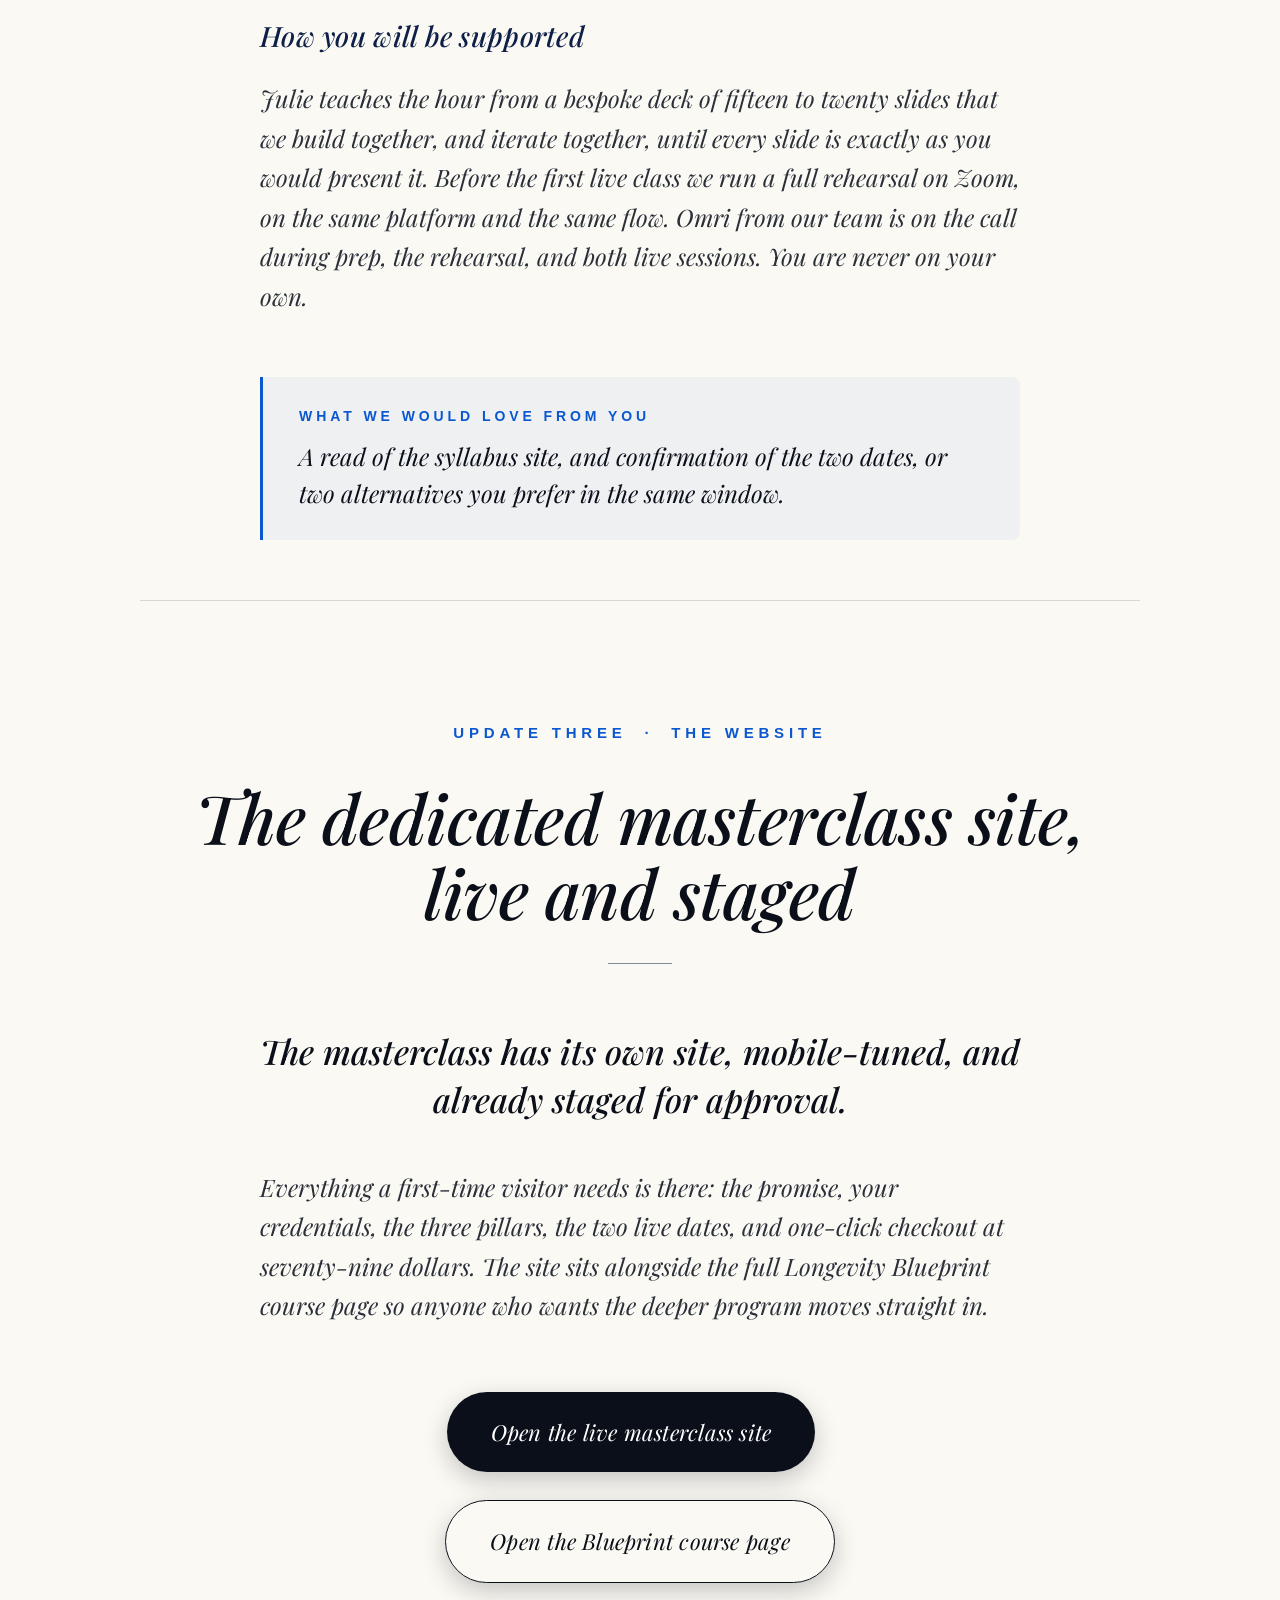
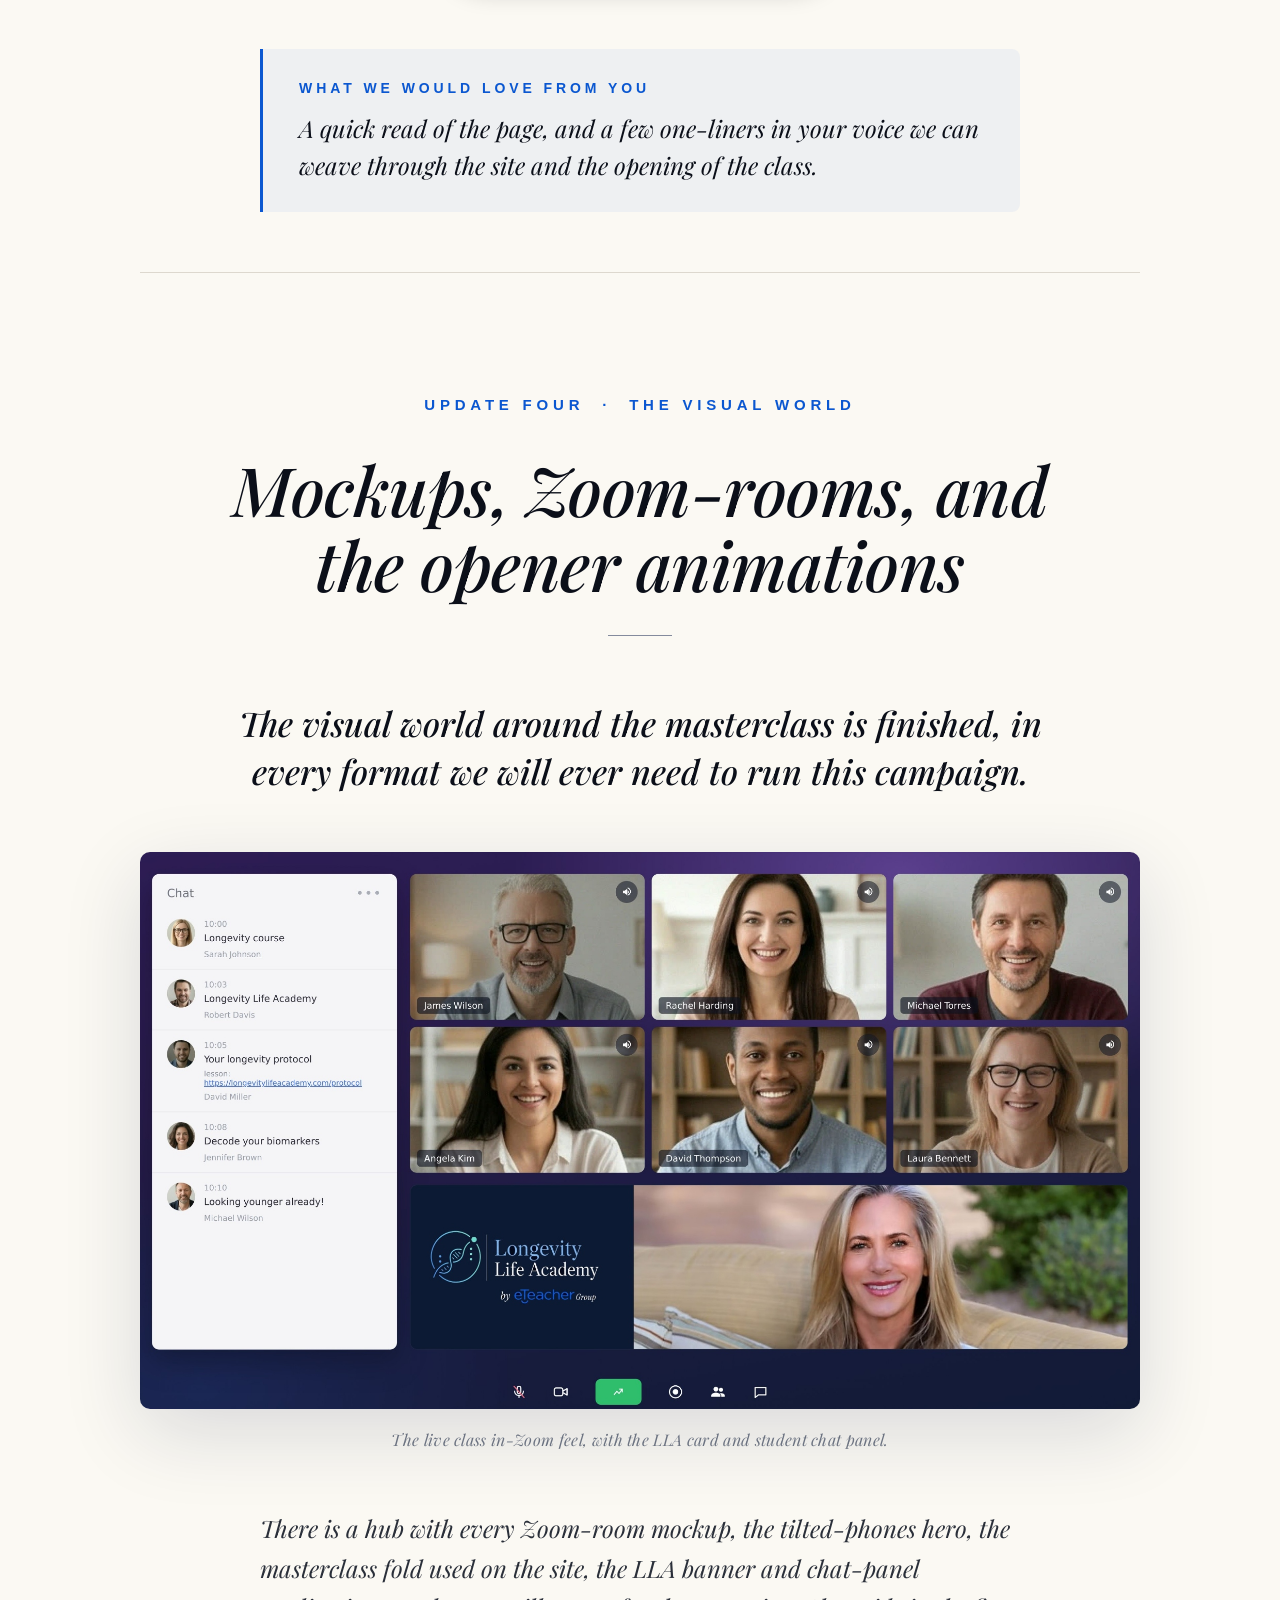
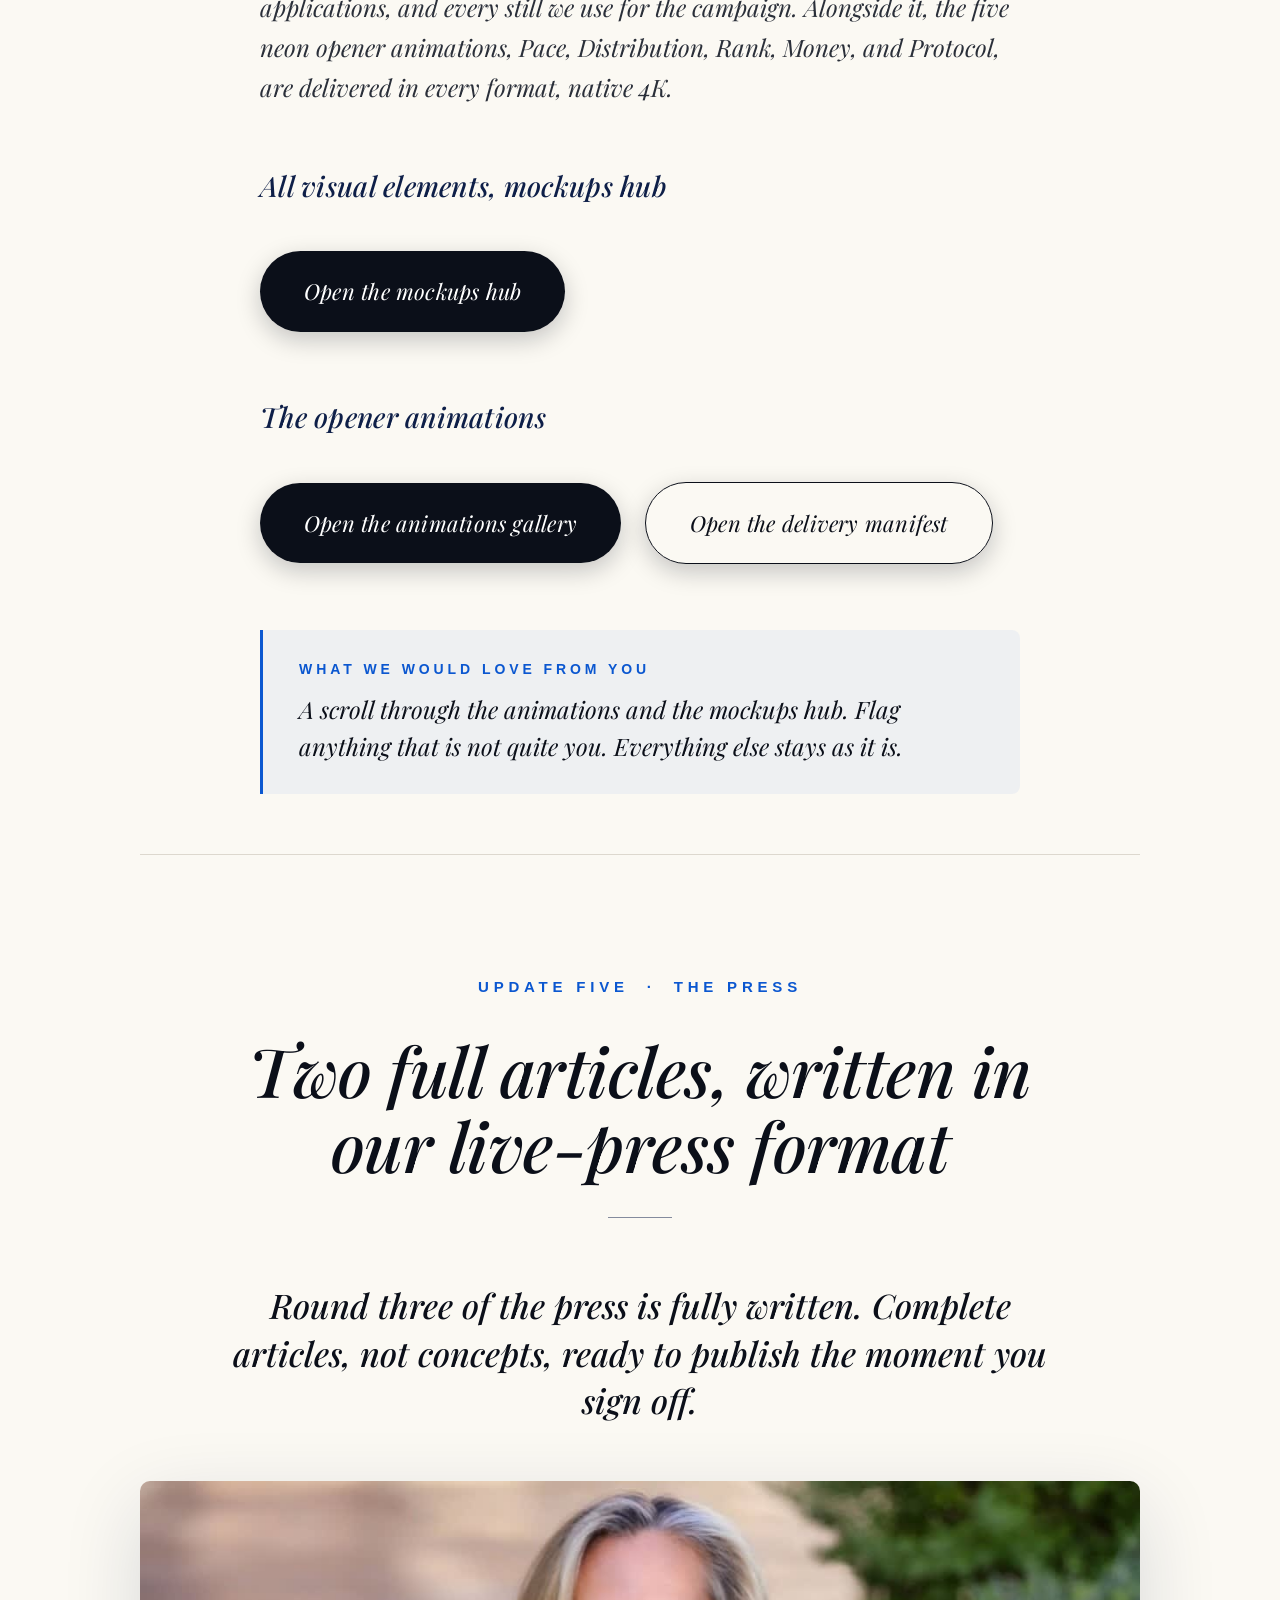
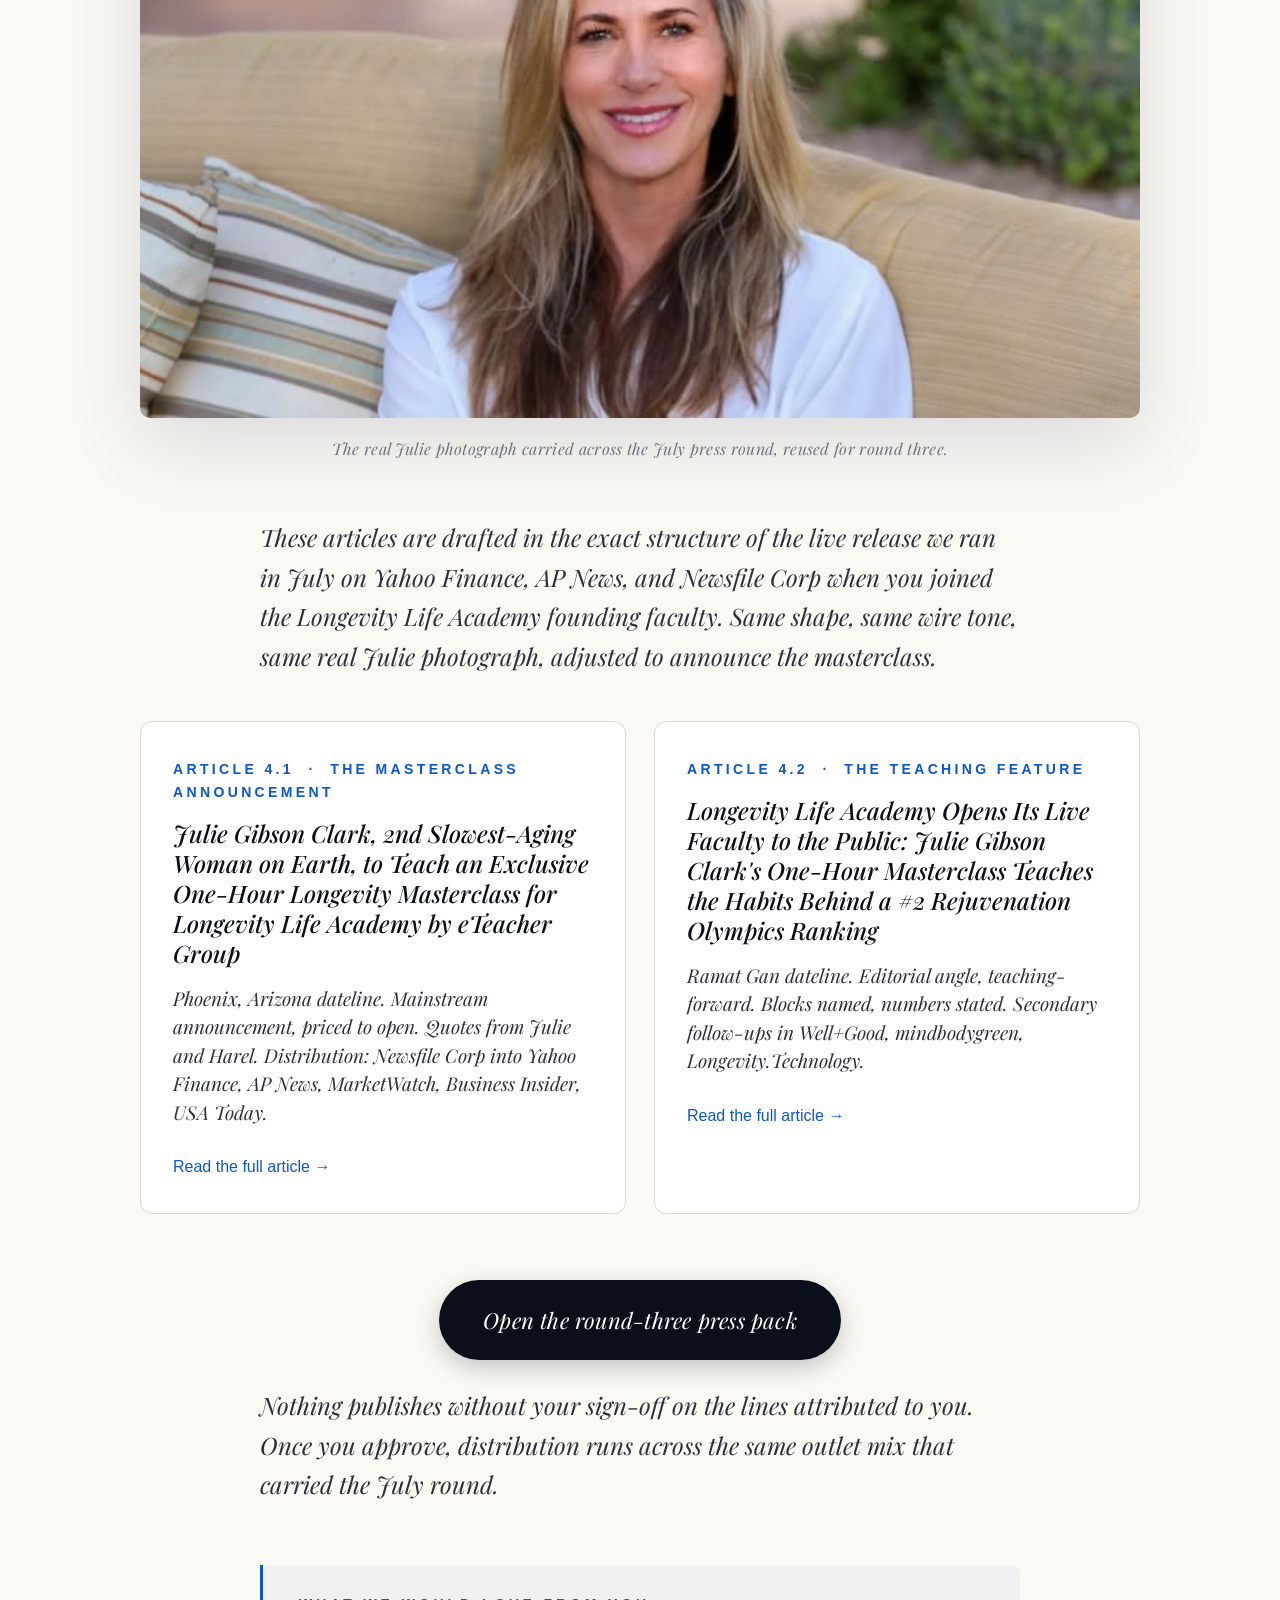
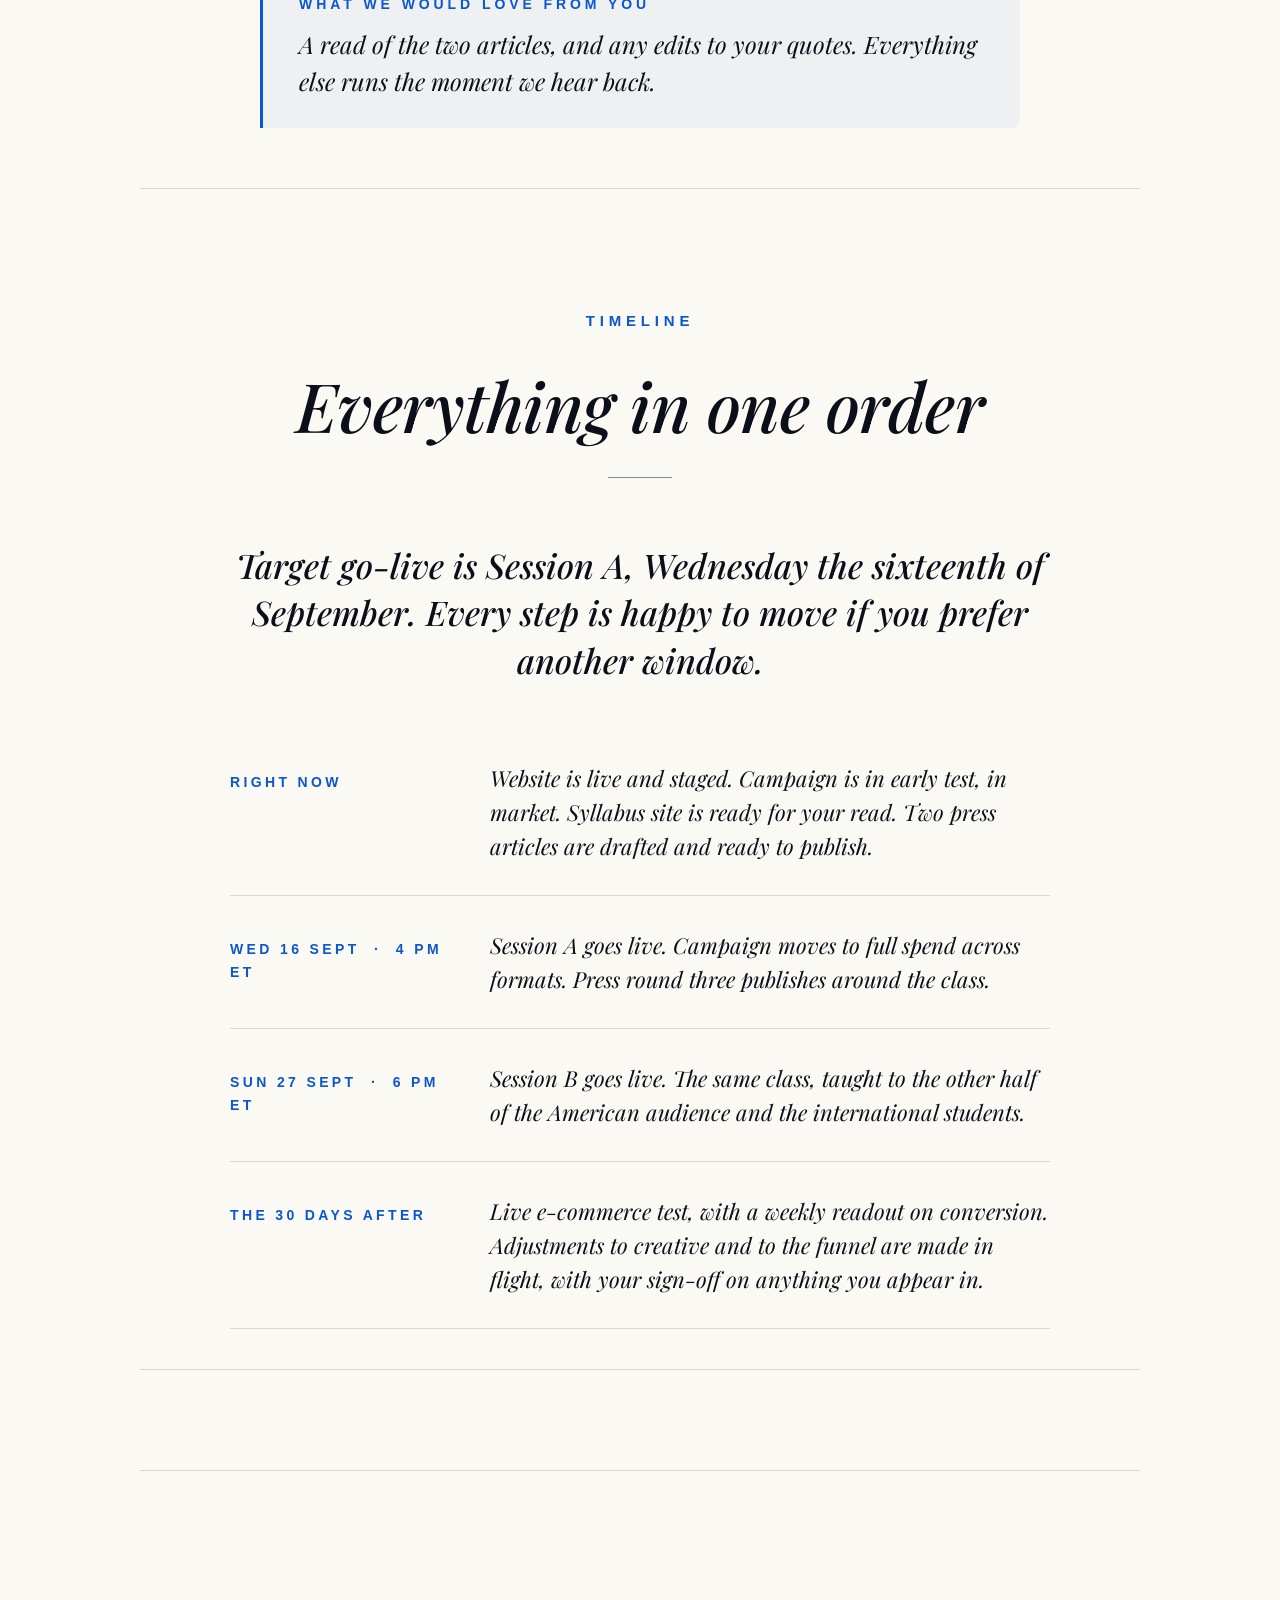
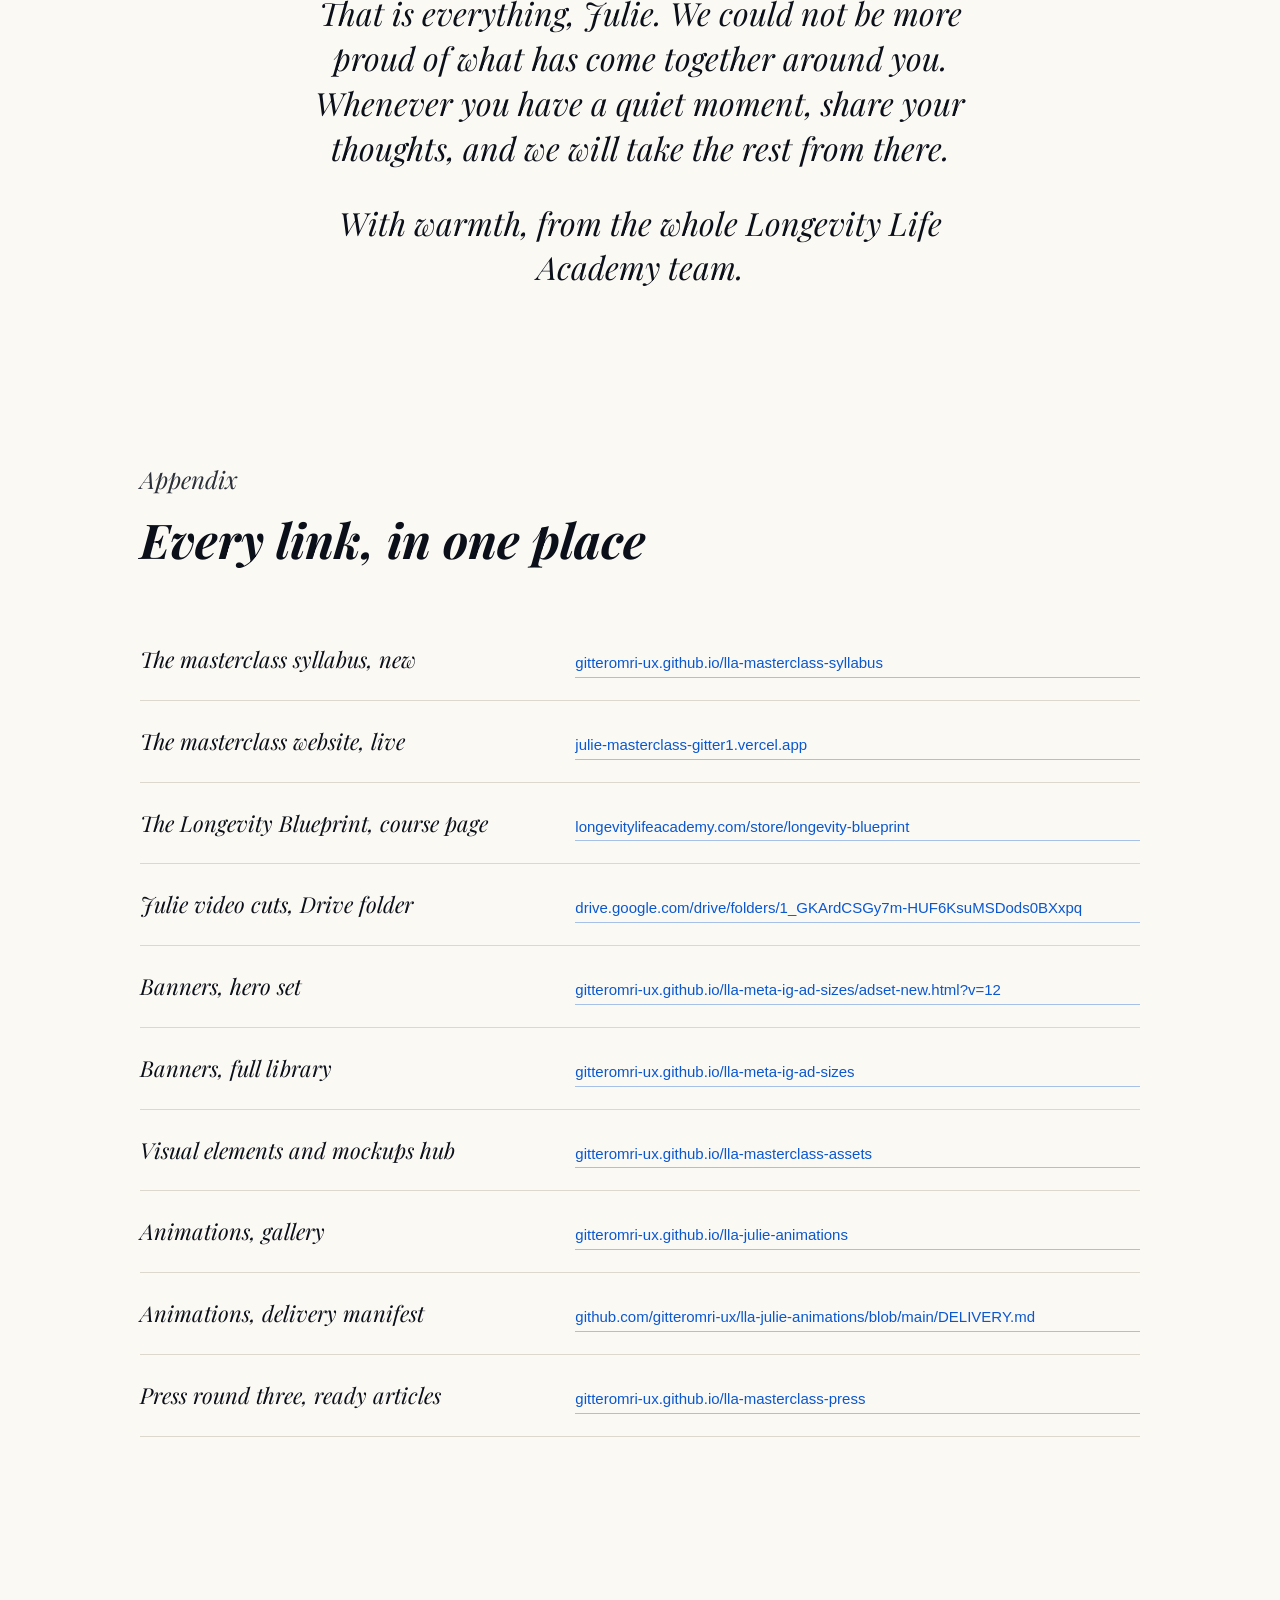
==== commit 9f05ee49: "Redesign: premium editorial letter, huge Playfair Italic type, embedded mockups, article cards, time" ====
--- a/index.html
+++ b/index.html
@@ -6,135 +6,245 @@
 <title>The Longevity Masterclass · a letter for Julie Gibson Clark</title>
 <link rel="preconnect" href="https://fonts.googleapis.com">
 <link rel="preconnect" href="https://fonts.gstatic.com" crossorigin>
-<link href="https://fonts.googleapis.com/css2?family=Playfair+Display:ital,wght@1,400;1,500;1,600&display=swap" rel="stylesheet">
+<link href="https://fonts.googleapis.com/css2?family=Playfair+Display:ital,wght@1,400;1,500;1,600;1,700&display=swap" rel="stylesheet">
 <style>
   :root{
     --ink:#0B0F19; --ink2:#0E1F48; --body:#2A2F39; --muted:#6B7280;
-    --acc:#0B57D0; --rule:#DDD8CE; --cream:#FBF9F3;
+    --acc:#0B57D0; --rule:#DDD8CE; --cream:#FBF9F3; --card:#FFFFFF;
   }
   *{box-sizing:border-box}
+  html{scroll-behavior:smooth}
   html,body{margin:0;background:var(--cream);color:var(--body)}
   body{
-    font-family:"Playfair Display","Iowan Old Style","Palatino Linotype",Georgia,serif;
+    font-family:"Playfair Display", Georgia, "Iowan Old Style", serif;
     font-style:italic; font-weight:400;
-    font-size:19px; line-height:1.7;
+    font-size:24px; line-height:1.65;
     -webkit-font-smoothing:antialiased;
   }
-  a{color:var(--acc); text-decoration:underline; text-decoration-thickness:1px; text-underline-offset:3px}
-  a:hover{color:var(--ink)}
+  a{color:var(--acc); text-decoration:none; border-bottom:1px solid rgba(11,87,208,.35); padding-bottom:1px}
+  a:hover{color:var(--ink); border-bottom-color:var(--ink)}
 
   /* Nav */
   nav.top{
     position:sticky; top:0; z-index:5;
     background:rgba(251,249,243,.94); backdrop-filter:saturate(140%) blur(10px);
     border-bottom:1px solid var(--rule);
-    padding:16px 28px; display:flex; align-items:center; justify-content:space-between;
-    font-size:14px;
-  }
-  nav.top .brand{color:var(--ink)}
-  nav.top .links a{margin-left:22px; color:var(--muted); text-decoration:none}
+    padding:22px 40px; display:flex; align-items:center; justify-content:space-between;
+    font-family:-apple-system,BlinkMacSystemFont,"Segoe UI",Arial,sans-serif;
+    font-style:normal; font-size:15px; letter-spacing:.04em;
+  }
+  nav.top .brand{color:var(--ink); font-weight:500}
+  nav.top .brand em{color:var(--muted); font-style:italic; font-weight:400}
+  nav.top .links a{margin-left:26px; color:var(--muted); border:none}
   nav.top .links a:hover{color:var(--ink)}
-
-  main{max-width:760px; margin:0 auto; padding:0 28px 120px}
+  @media(max-width:820px){ nav.top .links{display:none} }
+
+  main{max-width:1080px; margin:0 auto; padding:0 40px 160px}
 
   /* Cover */
   header.cover{
-    text-align:center; padding:96px 0 72px; border-bottom:1px solid var(--rule);
+    text-align:center; padding:140px 0 120px; border-bottom:1px solid var(--rule);
+    position:relative;
   }
   .letterhead{
     display:inline-block; background:#0E1F48; color:#fff;
-    padding:20px 40px; border-radius:6px;
-    font-size:18px; letter-spacing:.02em;
-  }
-  .letterhead .lla{display:block; font-size:22px; margin-bottom:2px}
-  .letterhead .by{font-size:12px; letter-spacing:.14em; color:#c9d3ec; text-transform:uppercase}
+    padding:28px 60px; border-radius:8px;
+    font-family:"Playfair Display", Georgia, serif; font-style:italic;
+    font-size:26px; line-height:1.2; box-shadow:0 12px 40px rgba(14,31,72,.18);
+  }
+  .letterhead .lla{display:block; font-size:32px; margin-bottom:4px; font-weight:500}
+  .letterhead .by{
+    display:block; font-size:14px; letter-spacing:.18em; color:#c9d3ec;
+    text-transform:uppercase; font-style:normal; font-family:-apple-system,BlinkMacSystemFont,"Segoe UI",Arial,sans-serif; font-weight:500;
+  }
   .kicker{
-    display:block; margin-top:36px; margin-bottom:14px;
-    color:var(--muted); font-size:13px; letter-spacing:.28em; text-transform:uppercase;
+    display:block; margin:56px auto 22px; max-width:600px;
+    color:var(--muted); font-size:16px; letter-spacing:.32em; text-transform:uppercase;
     font-style:normal; font-family:-apple-system,BlinkMacSystemFont,"Segoe UI",Arial,sans-serif; font-weight:500;
   }
   header.cover h1{
-    margin:0 0 12px; color:var(--ink);
-    font-size:64px; line-height:1.05; font-weight:500;
-    letter-spacing:-.5px;
+    margin:0 0 24px; color:var(--ink);
+    font-size:104px; line-height:1.02; font-weight:500;
+    letter-spacing:-1px;
   }
   header.cover .sub{
-    color:var(--ink2); font-size:26px; margin:0 0 32px;
+    color:var(--ink2); font-size:38px; margin:0 0 60px; line-height:1.2;
   }
   header.cover .meta{
-    color:var(--muted); font-size:14px; letter-spacing:.16em; text-transform:uppercase;
+    color:var(--muted); font-size:16px; letter-spacing:.24em; text-transform:uppercase;
     font-style:normal; font-family:-apple-system,BlinkMacSystemFont,"Segoe UI",Arial,sans-serif; font-weight:500;
   }
+  @media (max-width:820px){
+    header.cover{padding:80px 0 60px}
+    header.cover h1{font-size:56px}
+    header.cover .sub{font-size:26px}
+    .letterhead{padding:22px 36px}
+    .letterhead .lla{font-size:26px}
+  }
 
   /* Section rhythm */
-  section.chapter{padding:72px 0 8px; border-bottom:1px solid var(--rule)}
+  section.chapter{padding:120px 0 40px; border-bottom:1px solid var(--rule)}
   section.chapter:last-of-type{border-bottom:0}
   section.chapter .eyebrow{
-    display:block; color:var(--muted); font-size:13px; letter-spacing:.28em; text-transform:uppercase;
+    display:block; color:var(--acc); font-size:15px; letter-spacing:.32em; text-transform:uppercase;
+    font-style:normal; font-family:-apple-system,BlinkMacSystemFont,"Segoe UI",Arial,sans-serif; font-weight:600;
+    text-align:center; margin:0 0 34px;
+  }
+  section.chapter h2{
+    margin:0 auto 64px; color:var(--ink);
+    font-size:68px; line-height:1.1; font-weight:500; letter-spacing:-.5px;
+    text-align:center; max-width:900px;
+  }
+  section.chapter h2::after{
+    content:""; display:block; width:64px; height:1px; background:var(--ink2);
+    margin:34px auto 0; opacity:.5;
+  }
+  @media (max-width:820px){
+    section.chapter{padding:80px 0 20px}
+    section.chapter h2{font-size:40px; margin-bottom:44px}
+    section.chapter .eyebrow{font-size:13px}
+  }
+
+  p{margin:0 0 28px; max-width:760px; margin-left:auto; margin-right:auto}
+  .lede{
+    font-size:34px; line-height:1.4; color:var(--ink); margin:0 auto 44px;
+    max-width:820px; text-align:center; font-weight:500;
+  }
+  @media(max-width:820px){ .lede{font-size:26px} p{font-size:21px} body{font-size:21px} }
+
+  h3.micro{
+    color:var(--ink2); font-size:28px; margin:56px auto 20px;
+    font-weight:500; max-width:760px; letter-spacing:.01em;
+  }
+
+  .cta{
+    display:inline-block; margin:22px 0 6px;
+    padding:22px 44px; border-radius:999px;
+    background:var(--ink); color:#fff; border:0;
+    font-family:"Playfair Display", Georgia, serif; font-style:italic;
+    font-size:22px; letter-spacing:.01em;
+    box-shadow:0 8px 24px rgba(11,15,25,.22);
+  }
+  .cta:hover{background:var(--acc); color:#fff}
+
+  .ctawrap{max-width:760px; margin:0 auto 24px; text-align:left}
+
+  /* Media */
+  figure.big{
+    margin:56px auto; max-width:1080px; text-align:center;
+  }
+  figure.big img{
+    width:100%; height:auto; display:block; border-radius:10px;
+    box-shadow:0 24px 80px rgba(14,31,72,.14);
+  }
+  figure.big figcaption{
+    margin-top:18px; color:var(--muted); font-size:16px; letter-spacing:.02em;
+    font-style:italic;
+  }
+
+  figure.split{
+    display:grid; grid-template-columns:1fr 1fr; gap:24px;
+    margin:44px 0 20px;
+  }
+  figure.split img{width:100%; border-radius:10px; box-shadow:0 12px 40px rgba(14,31,72,.10)}
+  @media(max-width:820px){ figure.split{grid-template-columns:1fr} }
+
+  /* Ask block */
+  .ask{
+    max-width:760px; margin:60px auto 20px;
+    border-left:3px solid var(--acc); padding:28px 36px;
+    background:rgba(11,87,208,.05); border-radius:0 8px 8px 0;
+  }
+  .ask .ask-title{
+    display:block; margin-bottom:10px; color:var(--acc);
+    font-size:14px; letter-spacing:.28em; text-transform:uppercase;
+    font-style:normal; font-family:-apple-system,BlinkMacSystemFont,"Segoe UI",Arial,sans-serif; font-weight:600;
+  }
+  .ask p{margin:0; font-size:24px; line-height:1.55; color:var(--ink)}
+  @media(max-width:820px){ .ask p{font-size:20px} }
+
+  /* Article cards for press chapter */
+  .article-cards{
+    display:grid; grid-template-columns:1fr 1fr; gap:28px;
+    max-width:1080px; margin:44px auto 20px;
+  }
+  .article-cards a{
+    display:block; padding:36px 32px 32px; background:var(--card);
+    border:1px solid var(--rule); border-radius:12px; color:var(--body);
+    border-bottom:1px solid var(--rule);
+    transition:transform .15s ease, box-shadow .15s ease;
+  }
+  .article-cards a:hover{
+    transform:translateY(-2px);
+    box-shadow:0 16px 40px rgba(14,31,72,.10);
+    color:var(--body);
+  }
+  .article-cards .num{
+    display:block; color:var(--acc); font-size:14px; letter-spacing:.24em; text-transform:uppercase;
+    font-style:normal; font-family:-apple-system,BlinkMacSystemFont,"Segoe UI",Arial,sans-serif; font-weight:600;
+    margin-bottom:14px;
+  }
+  .article-cards h4{
+    margin:0 0 16px; font-size:24px; line-height:1.25; color:var(--ink); font-weight:500;
+  }
+  .article-cards .snip{color:var(--body); font-size:19px; line-height:1.5}
+  .article-cards .go{
+    display:block; margin-top:22px; color:var(--acc); font-size:16px;
     font-style:normal; font-family:-apple-system,BlinkMacSystemFont,"Segoe UI",Arial,sans-serif; font-weight:500;
-    text-align:center; margin:0 0 22px;
-  }
-  section.chapter h2{
-    margin:0 0 40px; color:var(--ink);
-    font-size:40px; line-height:1.15; font-weight:500; letter-spacing:-.2px;
-    text-align:center;
-  }
-  section.chapter h2::after{
-    content:""; display:block; width:100%; height:1px; background:var(--rule); margin-top:28px;
-  }
-
-  p{margin:0 0 22px}
-  .lede{font-size:24px; line-height:1.55; color:var(--ink); margin:0 0 34px}
-
-  h3.micro{
-    color:var(--ink2); font-size:20px; margin:44px 0 12px; font-weight:500;
-    letter-spacing:.02em;
-  }
-
-  ul.links{list-style:none; padding:0; margin:0 0 30px}
-  ul.links li{margin:0 0 8px; font-size:19px}
-
-  .ask{
-    border-left:3px solid var(--acc);
-    padding:20px 26px; margin:36px 0 8px;
-    background:rgba(11,87,208,.04); border-radius:0 6px 6px 0;
-  }
-  .ask .ask-title{
-    display:block; margin-bottom:8px; color:var(--acc);
-    font-size:13px; letter-spacing:.22em; text-transform:uppercase;
+  }
+  @media(max-width:820px){ .article-cards{grid-template-columns:1fr} }
+
+  /* Timeline */
+  .timeline{max-width:820px; margin:0 auto}
+  .timeline .row{
+    display:grid; grid-template-columns:220px 1fr; gap:40px;
+    padding:32px 0; border-bottom:1px solid var(--rule);
+    align-items:baseline;
+  }
+  .timeline .when{
+    color:var(--acc); font-size:14px; letter-spacing:.24em; text-transform:uppercase;
     font-style:normal; font-family:-apple-system,BlinkMacSystemFont,"Segoe UI",Arial,sans-serif; font-weight:600;
   }
-  .ask p{margin:0}
+  .timeline .what{font-size:22px; line-height:1.55; color:var(--ink); margin:0}
+  @media(max-width:820px){
+    .timeline .row{grid-template-columns:1fr; gap:8px; padding:22px 0}
+    .timeline .what{font-size:19px}
+  }
 
   /* Close */
   .close{
-    text-align:center; padding:80px 0 20px; border-top:1px solid var(--rule); margin-top:80px;
-  }
-  .close p{font-size:22px; color:var(--ink); max-width:560px; margin:0 auto 22px}
-  .sig{color:var(--ink); font-size:22px; margin-top:36px}
+    text-align:center; padding:120px 0 40px; border-top:1px solid var(--rule); margin-top:100px;
+  }
+  .close p{font-size:32px; color:var(--ink); max-width:700px; margin:0 auto 30px; line-height:1.4}
+  .sig{color:var(--muted); font-size:22px; margin-top:44px}
 
   /* Appendix */
-  section.appendix{padding:72px 0 40px}
-  section.appendix ul{list-style:none; padding:0; margin:0}
-  section.appendix li{padding:18px 0; border-bottom:1px solid var(--rule)}
-  section.appendix li .label{display:block; color:var(--ink); font-size:20px; margin-bottom:4px}
-  section.appendix li a{font-size:15px; word-break:break-all}
-
-  @media (max-width:720px){
-    body{font-size:17px}
-    header.cover{padding:56px 0 44px}
-    header.cover h1{font-size:40px}
-    header.cover .sub{font-size:20px}
-    section.chapter h2{font-size:28px}
-    .lede{font-size:20px}
-    main{padding:0 20px 80px}
+  section.appendix{padding:100px 0 60px}
+  section.appendix h2{
+    color:var(--ink); font-size:48px; text-align:left; margin:0 0 40px; max-width:none;
+  }
+  section.appendix h2::after{display:none}
+  section.appendix .eyebrow{text-align:left}
+  section.appendix ul{list-style:none; padding:0; margin:0; max-width:none}
+  section.appendix li{
+    padding:22px 0; border-bottom:1px solid var(--rule);
+    display:grid; grid-template-columns:1fr 1.4fr; gap:32px; align-items:baseline;
+  }
+  section.appendix li .label{color:var(--ink); font-size:22px}
+  section.appendix li a{
+    font-size:15px; word-break:break-all;
+    font-style:normal; font-family:-apple-system,BlinkMacSystemFont,"Segoe UI",Arial,sans-serif; font-weight:500;
+  }
+  @media(max-width:820px){
+    section.appendix li{grid-template-columns:1fr; gap:6px; padding:16px 0}
+    section.appendix li .label{font-size:19px}
   }
 </style>
 </head>
 <body>
 
 <nav class="top">
-  <span class="brand">Longevity Life Academy</span>
+  <span class="brand">Longevity Life Academy <em>· press &amp; comms</em></span>
   <span class="links">
     <a href="#u1">Campaign</a>
     <a href="#u2">Masterclass</a>
@@ -161,26 +271,35 @@
   <section class="chapter" id="intro">
     <span class="eyebrow">Intro</span>
     <h2>An honest note before the details</h2>
+
     <p class="lede">Julie, we are so excited about this. Every piece around your masterclass is now ready, and this letter is where we bring it into one place.</p>
+
     <p>In one hour, you will teach a live class that translates the routine that placed you second on the Rejuvenation Olympics leaderboard into a schedule anyone in the room can start on Monday morning. Around that hour we have built the campaign, the site, the visual world, and the press. This letter walks you through all of it in the order it will go live, with a single link under each section that opens the finished piece in your browser.</p>
+
     <p>Read this once, in ten quiet minutes. Anywhere you want a change, tell us and we will shape it around you. Anywhere you are happy, we go live. That is the entire ask.</p>
   </section>
 
   <section class="chapter" id="u1">
-    <span class="eyebrow">Update one · The campaign</span>
+    <span class="eyebrow">Update one &nbsp;·&nbsp; The campaign</span>
     <h2>Videos and banners, already in market</h2>
-    <p>We have been running the Julie campaign in a controlled early test since mid-August: the V2 video cuts and both banner series, at real spend, into real audiences. The response has been strong. Click-through is healthy, cost-per-lead is well inside where it needs to sit, and the creative is being received exactly as we hoped. Nothing has moved to full spend yet. The moment you confirm the two live dates, this becomes the launch campaign.</p>
-
-    <h3 class="micro">the julie video cuts, v2 masters</h3>
+
+    <p class="lede">We have been running the Julie campaign in a controlled early test since mid-August. The response has been strong.</p>
+
+    <p>The V2 video cuts and both banner series are already live at real spend, into real audiences. Click-through is healthy, cost-per-lead is well inside where it needs to sit, and the creative is being received exactly as we hoped. Nothing has moved to full spend yet. The moment you confirm the two live dates, this becomes the launch campaign.</p>
+
+    <h3 class="micro">The Julie video cuts, V2 masters</h3>
     <p>The 90-second hero cut and the 65-second feed cut, both at 1:1 and 16:9, plus the 4K ProRes long-form master. Everything is in one Drive folder, ready to open and preview.</p>
-    <ul class="links"><li><a href="https://drive.google.com/drive/folders/1_GKArdCSGy7m-HUF6KsuMSDods0BXxpq?usp=sharing">open all julie video cuts</a></li></ul>
-
-    <h3 class="micro">the julie banner sets, series one and two</h3>
-    <p>Series One carries the Master Longevity Blueprint promise, and Series Two carries the Julie, make longevity automatic line. Every Meta and Instagram placement size is prepared, in both series, ready to run.</p>
-    <ul class="links">
-      <li><a href="https://gitteromri-ux.github.io/lla-meta-ig-ad-sizes/adset-new.html?v=12">open the hero banner set</a></li>
-      <li><a href="https://gitteromri-ux.github.io/lla-meta-ig-ad-sizes/">open the full banner library</a></li>
-    </ul>
+    <div class="ctawrap">
+      <a class="cta" href="https://drive.google.com/drive/folders/1_GKArdCSGy7m-HUF6KsuMSDods0BXxpq?usp=sharing">Open all Julie video cuts</a>
+    </div>
+
+    <h3 class="micro">The Julie banner sets, Series One and Series Two</h3>
+    <p>Series One carries the Master Longevity Blueprint promise. Series Two carries the Julie, make longevity automatic line. Every Meta and Instagram placement size is prepared, in both series, ready to run.</p>
+    <div class="ctawrap">
+      <a class="cta" href="https://gitteromri-ux.github.io/lla-meta-ig-ad-sizes/adset-new.html?v=12">Open the hero banner set</a>
+      &nbsp;&nbsp;
+      <a class="cta" href="https://gitteromri-ux.github.io/lla-meta-ig-ad-sizes/" style="background:transparent;color:var(--ink);border:1px solid var(--ink)">Open the full banner library</a>
+    </div>
 
     <div class="ask">
       <span class="ask-title">What we would love from you</span>
@@ -189,21 +308,31 @@
   </section>
 
   <section class="chapter" id="u2">
-    <span class="eyebrow">Update two · The masterclass</span>
+    <span class="eyebrow">Update two &nbsp;·&nbsp; The masterclass</span>
     <h2>One hour, and the full syllabus on its own page</h2>
-    <p>The class is one hour, live on Zoom, taught in six teaching blocks. There is no live Q&amp;A: the hour is scripted end to end so every minute earns its place. There is no participant cap: we can host two hundred or more, live and comfortably. The class is priced at seventy-nine dollars, symbolic, as the on-ramp into the full Longevity Blueprint.</p>
-
-    <h3 class="micro">the syllabus, in the same format as the blueprint course</h3>
+
+    <p class="lede">The class is one hour, live on Zoom, taught in six teaching blocks. Priced at seventy-nine dollars.</p>
+
+    <figure class="big">
+      <img src="images/zoom-40-ppl-logos.jpg" alt="A live Longevity Life Academy Zoom classroom with Julie Gibson Clark as host, surrounded by students">
+      <figcaption>The masterclass, taught live, one hour, on Zoom.</figcaption>
+    </figure>
+
+    <p>There is no live Q&amp;A. The hour is scripted end to end so every minute earns its place. There is no participant cap. We can host two hundred or more, live and comfortably. The class is priced at seventy-nine dollars, symbolic, as the on-ramp into the full Longevity Blueprint.</p>
+
+    <h3 class="micro">The syllabus, in the same format as the Blueprint course</h3>
     <p>The full syllabus lives on its own page, written in the same academic style as the Blueprint eighteen-session curriculum. It names each teaching block, the flow of teaching beats inside it, and the takeaway students carry into their week. You can read it, print it, and mark it up in one sitting.</p>
-    <ul class="links"><li><a href="https://gitteromri-ux.github.io/lla-masterclass-syllabus/">open the full masterclass syllabus</a></li></ul>
-
-    <h3 class="micro">two dates, currently held on the live site</h3>
-    <p>Session A on Wednesday the sixteenth of September at four o'clock Eastern, and Session B on Sunday the twenty-seventh of September at six o'clock Eastern. If either date does not suit you, two alternatives in the same late-September or early-October window work equally well.</p>
-
-    <h3 class="micro">why seventy-nine dollars</h3>
+    <div class="ctawrap">
+      <a class="cta" href="https://gitteromri-ux.github.io/lla-masterclass-syllabus/">Open the full masterclass syllabus</a>
+    </div>
+
+    <h3 class="micro">Two dates, currently held on the live site</h3>
+    <p>Session A on Wednesday the sixteenth of September at four o'clock Eastern. Session B on Sunday the twenty-seventh of September at six o'clock Eastern. If either date does not suit you, two alternatives in the same late-September or early-October window work equally well.</p>
+
+    <h3 class="micro">Why seventy-nine dollars</h3>
     <p>The masterclass is priced at seventy-nine dollars because our goal is not to earn from the hour. It is to open the top of the funnel: place your method in front of a much wider audience, cover our lead cost, and welcome anyone who wants to go further into the Longevity Blueprint as an informed, warm student. That is the whole model.</p>
 
-    <h3 class="micro">how you will be supported</h3>
+    <h3 class="micro">How you will be supported</h3>
     <p>Julie teaches the hour from a bespoke deck of fifteen to twenty slides that we build together, and iterate together, until every slide is exactly as you would present it. Before the first live class we run a full rehearsal on Zoom, on the same platform and the same flow. Omri from our team is on the call during prep, the rehearsal, and both live sessions. You are never on your own.</p>
 
     <div class="ask">
@@ -213,15 +342,18 @@
   </section>
 
   <section class="chapter" id="u3">
-    <span class="eyebrow">Update three · The website</span>
+    <span class="eyebrow">Update three &nbsp;·&nbsp; The website</span>
     <h2>The dedicated masterclass site, live and staged</h2>
-    <p>The masterclass has its own site, mobile-tuned, and already staged for approval. Everything a first-time visitor needs is there: the promise, your credentials, the three pillars, the two live dates, and one-click checkout at seventy-nine dollars. The site sits alongside the full Longevity Blueprint course page so anyone who wants the deeper program moves straight in.</p>
-
-    <h3 class="micro">the longevity masterclass, live site</h3>
-    <ul class="links"><li><a href="https://julie-masterclass-gitter1.vercel.app">open the live masterclass site</a></li></ul>
-
-    <h3 class="micro">longevity blueprint, the full course page</h3>
-    <ul class="links"><li><a href="https://www.longevitylifeacademy.com/store/longevity-blueprint/?utm_source=perplexity">open the blueprint course page</a></li></ul>
+
+    <p class="lede">The masterclass has its own site, mobile-tuned, and already staged for approval.</p>
+
+    <p>Everything a first-time visitor needs is there: the promise, your credentials, the three pillars, the two live dates, and one-click checkout at seventy-nine dollars. The site sits alongside the full Longevity Blueprint course page so anyone who wants the deeper program moves straight in.</p>
+
+    <div class="ctawrap" style="text-align:center; margin:44px auto 20px">
+      <a class="cta" href="https://julie-masterclass-gitter1.vercel.app">Open the live masterclass site</a>
+      &nbsp;&nbsp;
+      <a class="cta" href="https://www.longevitylifeacademy.com/store/longevity-blueprint/?utm_source=perplexity" style="background:transparent;color:var(--ink);border:1px solid var(--ink)">Open the Blueprint course page</a>
+    </div>
 
     <div class="ask">
       <span class="ask-title">What we would love from you</span>
@@ -230,18 +362,29 @@
   </section>
 
   <section class="chapter" id="u4">
-    <span class="eyebrow">Update four · The visual world</span>
+    <span class="eyebrow">Update four &nbsp;·&nbsp; The visual world</span>
     <h2>Mockups, Zoom-rooms, and the opener animations</h2>
-    <p>The visual world around the masterclass is finished. There is a hub with every Zoom-room mockup, the tilted-phones hero, the masterclass fold used on the site, the LLA banner and chat-panel applications, and every still we use for the campaign. Alongside it, the five neon opener animations, Pace, Distribution, Rank, Money, and Protocol, are delivered in every format, native 4K.</p>
-
-    <h3 class="micro">all visual elements, mockups hub</h3>
-    <ul class="links"><li><a href="https://gitteromri-ux.github.io/lla-masterclass-assets/?v=1787642013">open the visual elements and mockups hub</a></li></ul>
-
-    <h3 class="micro">the opener animations</h3>
-    <ul class="links">
-      <li><a href="https://gitteromri-ux.github.io/lla-julie-animations/">open the animations gallery</a></li>
-      <li><a href="https://github.com/gitteromri-ux/lla-julie-animations/blob/main/DELIVERY.md?utm_source=perplexity">open the animations delivery manifest</a></li>
-    </ul>
+
+    <p class="lede">The visual world around the masterclass is finished, in every format we will ever need to run this campaign.</p>
+
+    <figure class="big">
+      <img src="images/zoom-meeting-ui-chat.jpg" alt="Zoom UI mockup: Julie speaking to students with LLA branded card and student chat panel">
+      <figcaption>The live class in-Zoom feel, with the LLA card and student chat panel.</figcaption>
+    </figure>
+
+    <p>There is a hub with every Zoom-room mockup, the tilted-phones hero, the masterclass fold used on the site, the LLA banner and chat-panel applications, and every still we use for the campaign. Alongside it, the five neon opener animations, Pace, Distribution, Rank, Money, and Protocol, are delivered in every format, native 4K.</p>
+
+    <h3 class="micro">All visual elements, mockups hub</h3>
+    <div class="ctawrap">
+      <a class="cta" href="https://gitteromri-ux.github.io/lla-masterclass-assets/?v=1787642013">Open the mockups hub</a>
+    </div>
+
+    <h3 class="micro">The opener animations</h3>
+    <div class="ctawrap">
+      <a class="cta" href="https://gitteromri-ux.github.io/lla-julie-animations/">Open the animations gallery</a>
+      &nbsp;&nbsp;
+      <a class="cta" href="https://github.com/gitteromri-ux/lla-julie-animations/blob/main/DELIVERY.md?utm_source=perplexity" style="background:transparent;color:var(--ink);border:1px solid var(--ink)">Open the delivery manifest</a>
+    </div>
 
     <div class="ask">
       <span class="ask-title">What we would love from you</span>
@@ -250,17 +393,38 @@
   </section>
 
   <section class="chapter" id="u5">
-    <span class="eyebrow">Update five · The press</span>
+    <span class="eyebrow">Update five &nbsp;·&nbsp; The press</span>
     <h2>Two full articles, written in our live-press format</h2>
-    <p>Round three of the press is fully written. These are complete articles, not concepts, drafted in the exact structure of the live release we ran in July on Yahoo Finance, AP News, and Newsfile Corp when you joined the Longevity Life Academy founding faculty. Same shape, same wire tone, same real Julie photograph, adjusted to announce the masterclass.</p>
-
-    <h3 class="micro">what is inside</h3>
-    <p>Article one is the masterclass announcement itself, dateline Phoenix, headlined around the second-slowest-aging-woman-on-Earth teaching an exclusive one-hour class for seventy-nine dollars. Article two is the paired teaching feature, dateline Ramat Gan, headlined around Longevity Life Academy opening its live faculty to the public for the first time. Each article carries two fresh quotes, one attributed to you, one to Harel, along with the full About Longevity Life Academy and About eTeacher Group boilerplate we used in July.</p>
-
-    <h3 class="micro">the finished ready-to-publish articles</h3>
-    <ul class="links"><li><a href="https://gitteromri-ux.github.io/lla-masterclass-press/">open the round-three press pack for approval</a></li></ul>
-
-    <p>Nothing publishes without your sign-off on the lines attributed to you. Once you approve, distribution runs across the same outlet mix that carried the July round: Newsfile Corp into Yahoo Finance, AP News, MarketWatch, Business Insider, USA Today, with secondary editorial follow-ups in Well+Good, mindbodygreen, and Longevity.Technology.</p>
+
+    <p class="lede">Round three of the press is fully written. Complete articles, not concepts, ready to publish the moment you sign off.</p>
+
+    <figure class="big">
+      <img src="images/julie.jpg" alt="Julie Gibson Clark, Founding Faculty at Longevity Life Academy, sitting on a warm patio couch smiling to camera">
+      <figcaption>The real Julie photograph carried across the July press round, reused for round three.</figcaption>
+    </figure>
+
+    <p>These articles are drafted in the exact structure of the live release we ran in July on Yahoo Finance, AP News, and Newsfile Corp when you joined the Longevity Life Academy founding faculty. Same shape, same wire tone, same real Julie photograph, adjusted to announce the masterclass.</p>
+
+    <div class="article-cards">
+      <a href="https://gitteromri-ux.github.io/lla-masterclass-press/#article-1">
+        <span class="num">Article 4.1 &nbsp;·&nbsp; The masterclass announcement</span>
+        <h4>Julie Gibson Clark, 2nd Slowest-Aging Woman on Earth, to Teach an Exclusive One-Hour Longevity Masterclass for Longevity Life Academy by eTeacher Group</h4>
+        <p class="snip">Phoenix, Arizona dateline. Mainstream announcement, priced to open. Quotes from Julie and Harel. Distribution: Newsfile Corp into Yahoo Finance, AP News, MarketWatch, Business Insider, USA Today.</p>
+        <span class="go">Read the full article &rarr;</span>
+      </a>
+      <a href="https://gitteromri-ux.github.io/lla-masterclass-press/#article-2">
+        <span class="num">Article 4.2 &nbsp;·&nbsp; The teaching feature</span>
+        <h4>Longevity Life Academy Opens Its Live Faculty to the Public: Julie Gibson Clark's One-Hour Masterclass Teaches the Habits Behind a #2 Rejuvenation Olympics Ranking</h4>
+        <p class="snip">Ramat Gan dateline. Editorial angle, teaching-forward. Blocks named, numbers stated. Secondary follow-ups in Well+Good, mindbodygreen, Longevity.Technology.</p>
+        <span class="go">Read the full article &rarr;</span>
+      </a>
+    </div>
+
+    <div class="ctawrap" style="text-align:center; margin:44px auto 20px">
+      <a class="cta" href="https://gitteromri-ux.github.io/lla-masterclass-press/">Open the round-three press pack</a>
+    </div>
+
+    <p>Nothing publishes without your sign-off on the lines attributed to you. Once you approve, distribution runs across the same outlet mix that carried the July round.</p>
 
     <div class="ask">
       <span class="ask-title">What we would love from you</span>
@@ -271,19 +435,27 @@
   <section class="chapter" id="timeline">
     <span class="eyebrow">Timeline</span>
     <h2>Everything in one order</h2>
-    <p>Target go-live is Session A, Wednesday the sixteenth of September. Everything below is anchored to that date, and every step is happy to move if you prefer another window.</p>
-
-    <h3 class="micro">right now</h3>
-    <p>Website is live and staged. Campaign is in early test in market. Syllabus site is ready for your read. Two press articles are drafted and ready to publish.</p>
-
-    <h3 class="micro">wednesday, sixteen september, four o'clock eastern</h3>
-    <p>Session A goes live. Campaign moves to full spend across formats. Press round three publishes around the class.</p>
-
-    <h3 class="micro">sunday, twenty-seven september, six o'clock eastern</h3>
-    <p>Session B goes live. The same class, taught to the other half of the American audience and the international students.</p>
-
-    <h3 class="micro">the thirty days after</h3>
-    <p>Live e-commerce test, with a weekly readout on conversion. Adjustments to creative and to the funnel are made in flight, with your sign-off on anything you appear in.</p>
+
+    <p class="lede">Target go-live is Session A, Wednesday the sixteenth of September. Every step is happy to move if you prefer another window.</p>
+
+    <div class="timeline">
+      <div class="row">
+        <span class="when">Right now</span>
+        <p class="what">Website is live and staged. Campaign is in early test, in market. Syllabus site is ready for your read. Two press articles are drafted and ready to publish.</p>
+      </div>
+      <div class="row">
+        <span class="when">Wed 16 Sept &nbsp;·&nbsp; 4 pm ET</span>
+        <p class="what">Session A goes live. Campaign moves to full spend across formats. Press round three publishes around the class.</p>
+      </div>
+      <div class="row">
+        <span class="when">Sun 27 Sept &nbsp;·&nbsp; 6 pm ET</span>
+        <p class="what">Session B goes live. The same class, taught to the other half of the American audience and the international students.</p>
+      </div>
+      <div class="row">
+        <span class="when">The 30 days after</span>
+        <p class="what">Live e-commerce test, with a weekly readout on conversion. Adjustments to creative and to the funnel are made in flight, with your sign-off on anything you appear in.</p>
+      </div>
+    </div>
   </section>
 
   <div class="close">
@@ -292,19 +464,19 @@
   </div>
 
   <section class="appendix" id="appendix">
-    <span class="eyebrow" style="text-align:left">Appendix</span>
-    <h2 style="text-align:left">Every link in one place</h2>
+    <span class="eyebrow">Appendix</span>
+    <h2>Every link, in one place</h2>
     <ul>
-      <li><span class="label">The masterclass syllabus, new</span><a href="https://gitteromri-ux.github.io/lla-masterclass-syllabus/">https://gitteromri-ux.github.io/lla-masterclass-syllabus/</a></li>
-      <li><span class="label">The masterclass website, live</span><a href="https://julie-masterclass-gitter1.vercel.app">https://julie-masterclass-gitter1.vercel.app</a></li>
-      <li><span class="label">The Longevity Blueprint, course page</span><a href="https://www.longevitylifeacademy.com/store/longevity-blueprint/?utm_source=perplexity">https://www.longevitylifeacademy.com/store/longevity-blueprint/</a></li>
-      <li><span class="label">Julie video cuts, Drive folder</span><a href="https://drive.google.com/drive/folders/1_GKArdCSGy7m-HUF6KsuMSDods0BXxpq?usp=sharing">https://drive.google.com/drive/folders/1_GKArdCSGy7m-HUF6KsuMSDods0BXxpq</a></li>
-      <li><span class="label">Banners, hero set</span><a href="https://gitteromri-ux.github.io/lla-meta-ig-ad-sizes/adset-new.html?v=12">https://gitteromri-ux.github.io/lla-meta-ig-ad-sizes/adset-new.html?v=12</a></li>
-      <li><span class="label">Banners, full library</span><a href="https://gitteromri-ux.github.io/lla-meta-ig-ad-sizes/">https://gitteromri-ux.github.io/lla-meta-ig-ad-sizes/</a></li>
-      <li><span class="label">Visual elements and mockups hub</span><a href="https://gitteromri-ux.github.io/lla-masterclass-assets/?v=1787642013">https://gitteromri-ux.github.io/lla-masterclass-assets/</a></li>
-      <li><span class="label">Animations, gallery</span><a href="https://gitteromri-ux.github.io/lla-julie-animations/">https://gitteromri-ux.github.io/lla-julie-animations/</a></li>
-      <li><span class="label">Animations, delivery manifest</span><a href="https://github.com/gitteromri-ux/lla-julie-animations/blob/main/DELIVERY.md?utm_source=perplexity">https://github.com/gitteromri-ux/lla-julie-animations/blob/main/DELIVERY.md</a></li>
-      <li><span class="label">Press round three, ready articles</span><a href="https://gitteromri-ux.github.io/lla-masterclass-press/">https://gitteromri-ux.github.io/lla-masterclass-press/</a></li>
+      <li><span class="label">The masterclass syllabus, new</span><a href="https://gitteromri-ux.github.io/lla-masterclass-syllabus/">gitteromri-ux.github.io/lla-masterclass-syllabus</a></li>
+      <li><span class="label">The masterclass website, live</span><a href="https://julie-masterclass-gitter1.vercel.app">julie-masterclass-gitter1.vercel.app</a></li>
+      <li><span class="label">The Longevity Blueprint, course page</span><a href="https://www.longevitylifeacademy.com/store/longevity-blueprint/?utm_source=perplexity">longevitylifeacademy.com/store/longevity-blueprint</a></li>
+      <li><span class="label">Julie video cuts, Drive folder</span><a href="https://drive.google.com/drive/folders/1_GKArdCSGy7m-HUF6KsuMSDods0BXxpq?usp=sharing">drive.google.com/drive/folders/1_GKArdCSGy7m-HUF6KsuMSDods0BXxpq</a></li>
+      <li><span class="label">Banners, hero set</span><a href="https://gitteromri-ux.github.io/lla-meta-ig-ad-sizes/adset-new.html?v=12">gitteromri-ux.github.io/lla-meta-ig-ad-sizes/adset-new.html?v=12</a></li>
+      <li><span class="label">Banners, full library</span><a href="https://gitteromri-ux.github.io/lla-meta-ig-ad-sizes/">gitteromri-ux.github.io/lla-meta-ig-ad-sizes</a></li>
+      <li><span class="label">Visual elements and mockups hub</span><a href="https://gitteromri-ux.github.io/lla-masterclass-assets/?v=1787642013">gitteromri-ux.github.io/lla-masterclass-assets</a></li>
+      <li><span class="label">Animations, gallery</span><a href="https://gitteromri-ux.github.io/lla-julie-animations/">gitteromri-ux.github.io/lla-julie-animations</a></li>
+      <li><span class="label">Animations, delivery manifest</span><a href="https://github.com/gitteromri-ux/lla-julie-animations/blob/main/DELIVERY.md?utm_source=perplexity">github.com/gitteromri-ux/lla-julie-animations/blob/main/DELIVERY.md</a></li>
+      <li><span class="label">Press round three, ready articles</span><a href="https://gitteromri-ux.github.io/lla-masterclass-press/">gitteromri-ux.github.io/lla-masterclass-press</a></li>
     </ul>
   </section>
 
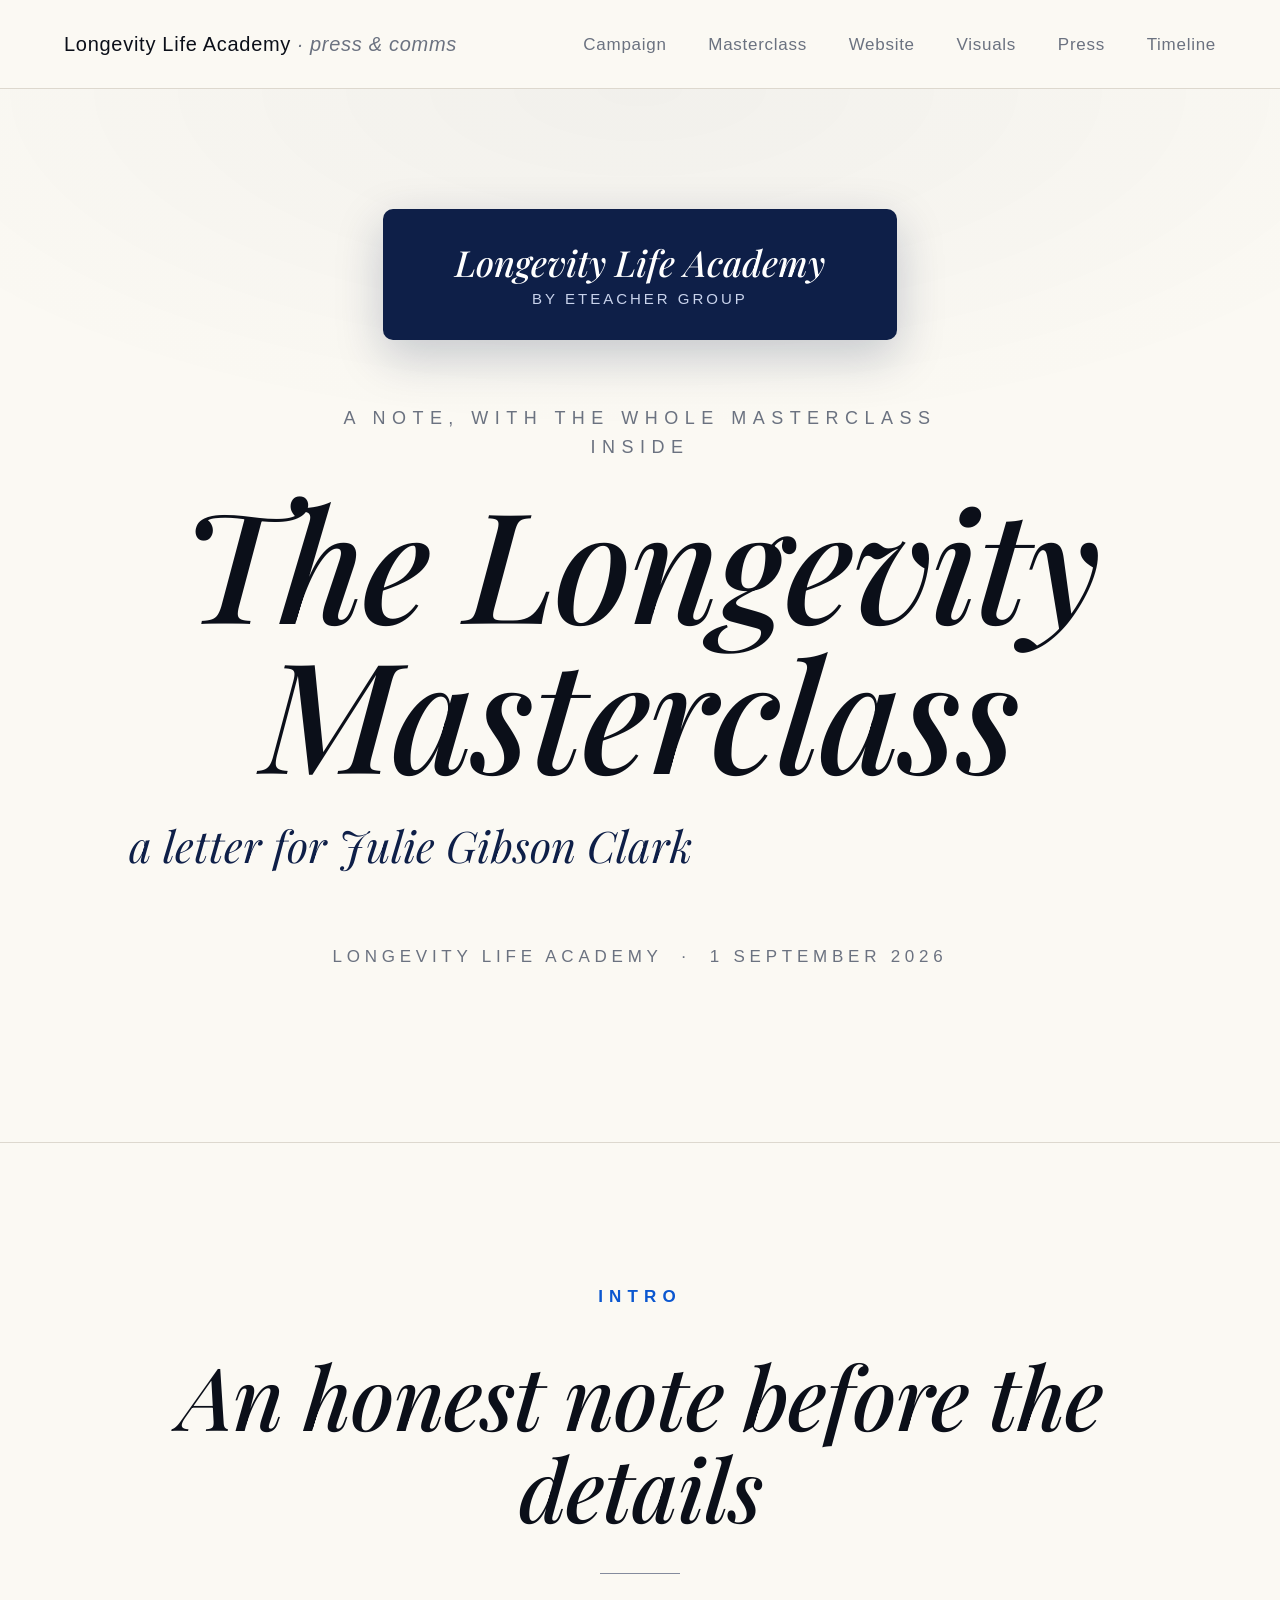
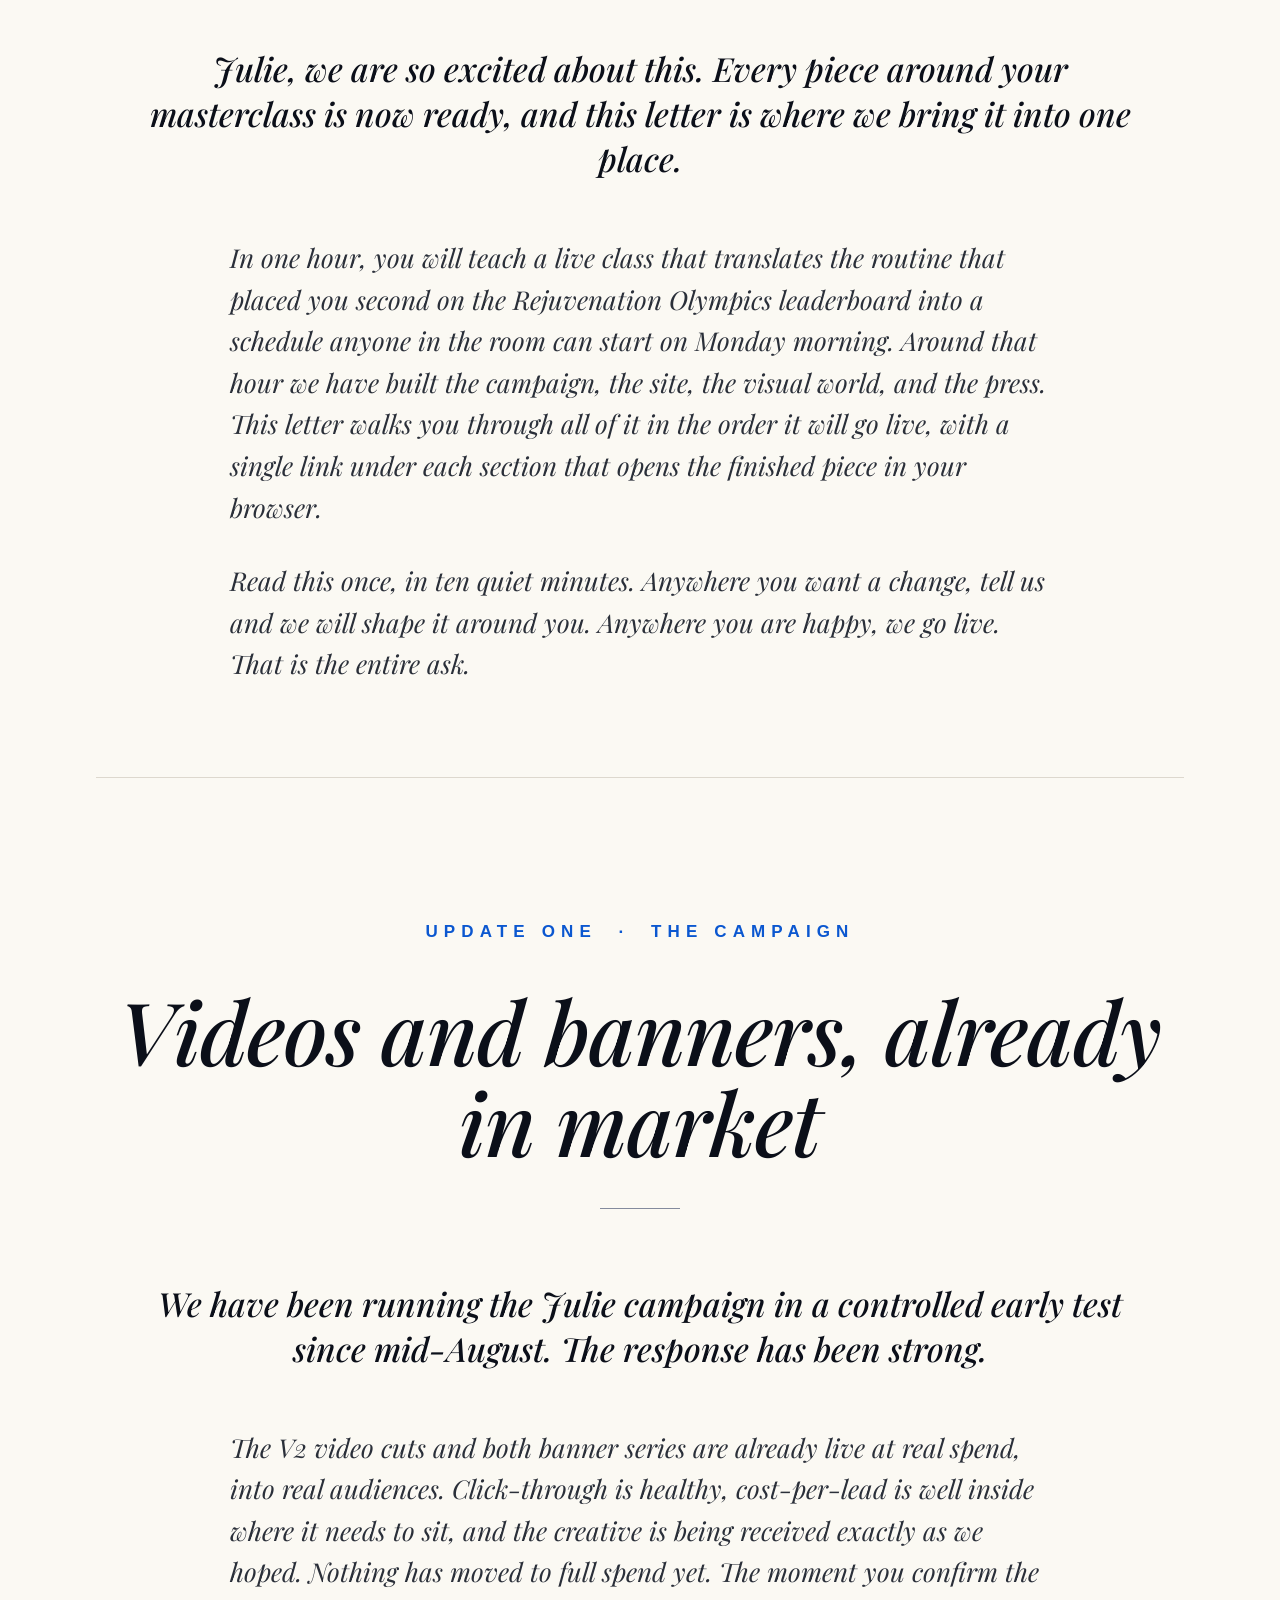
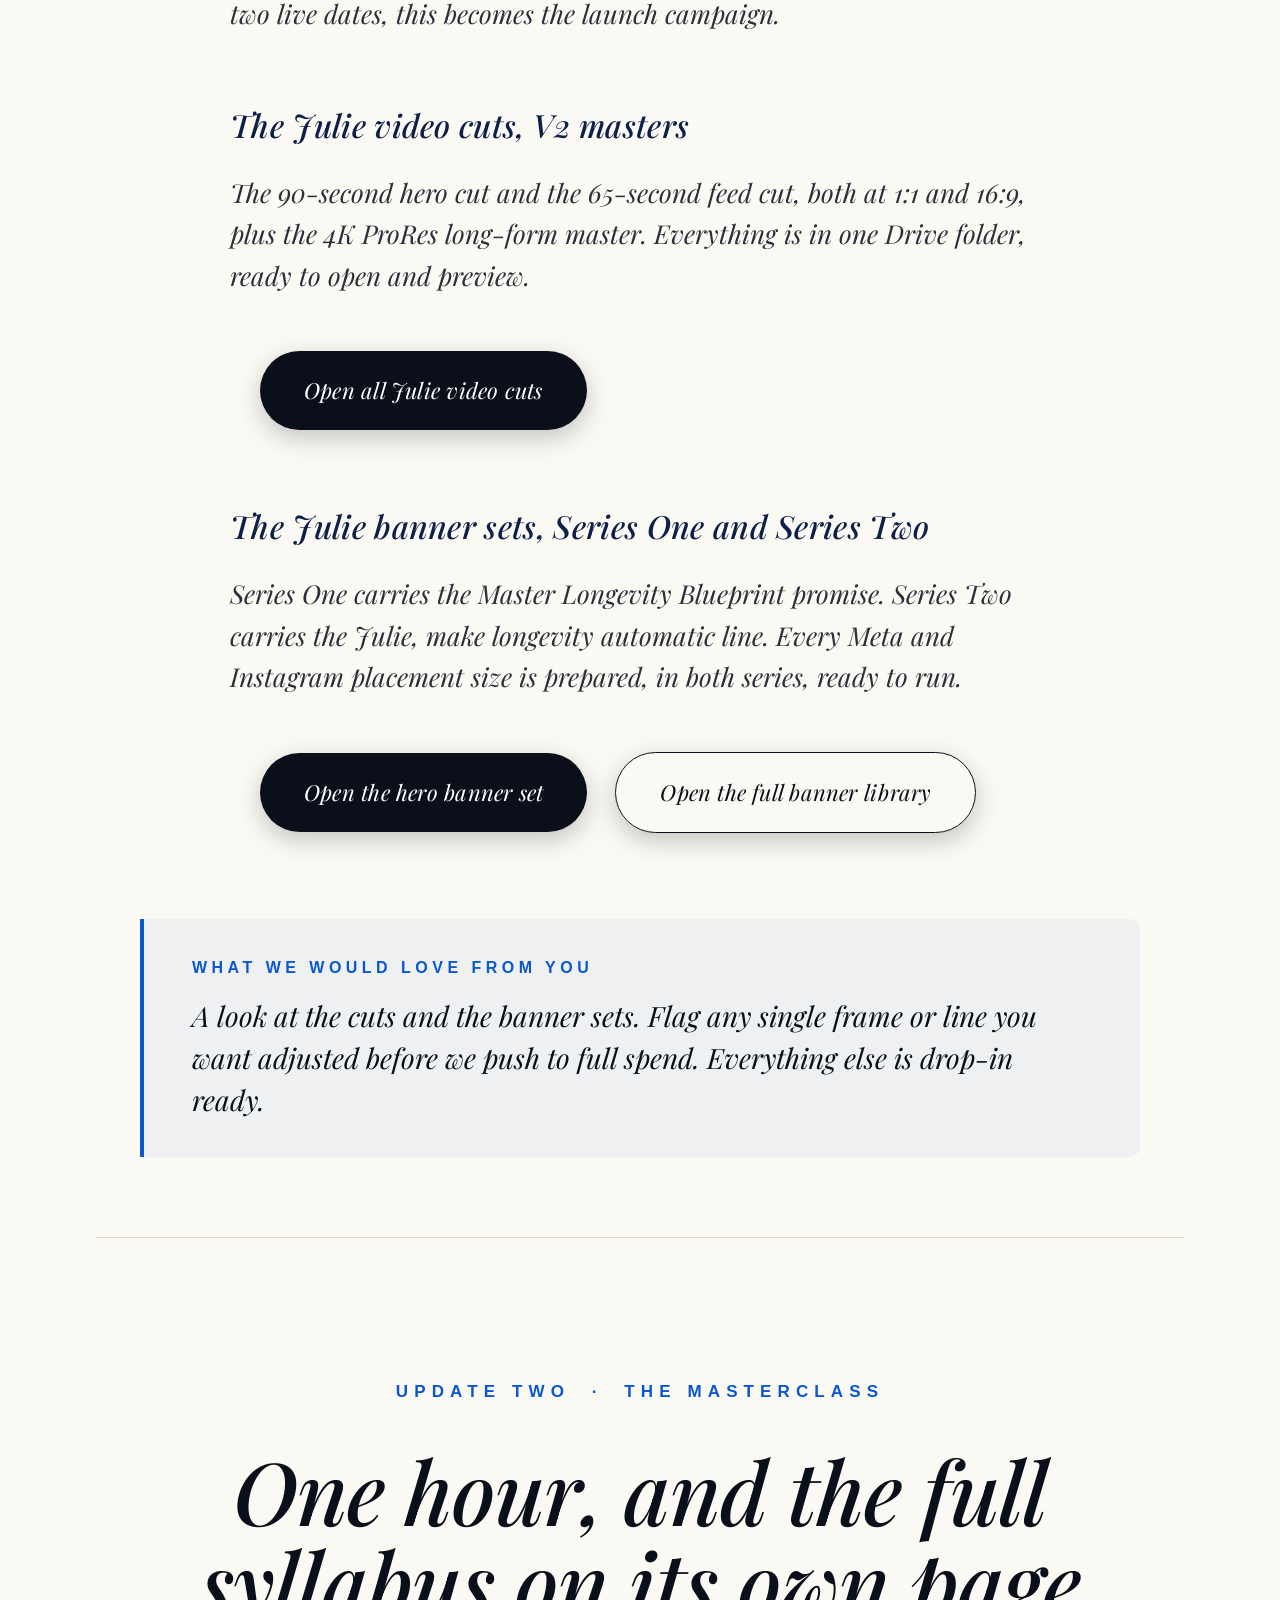
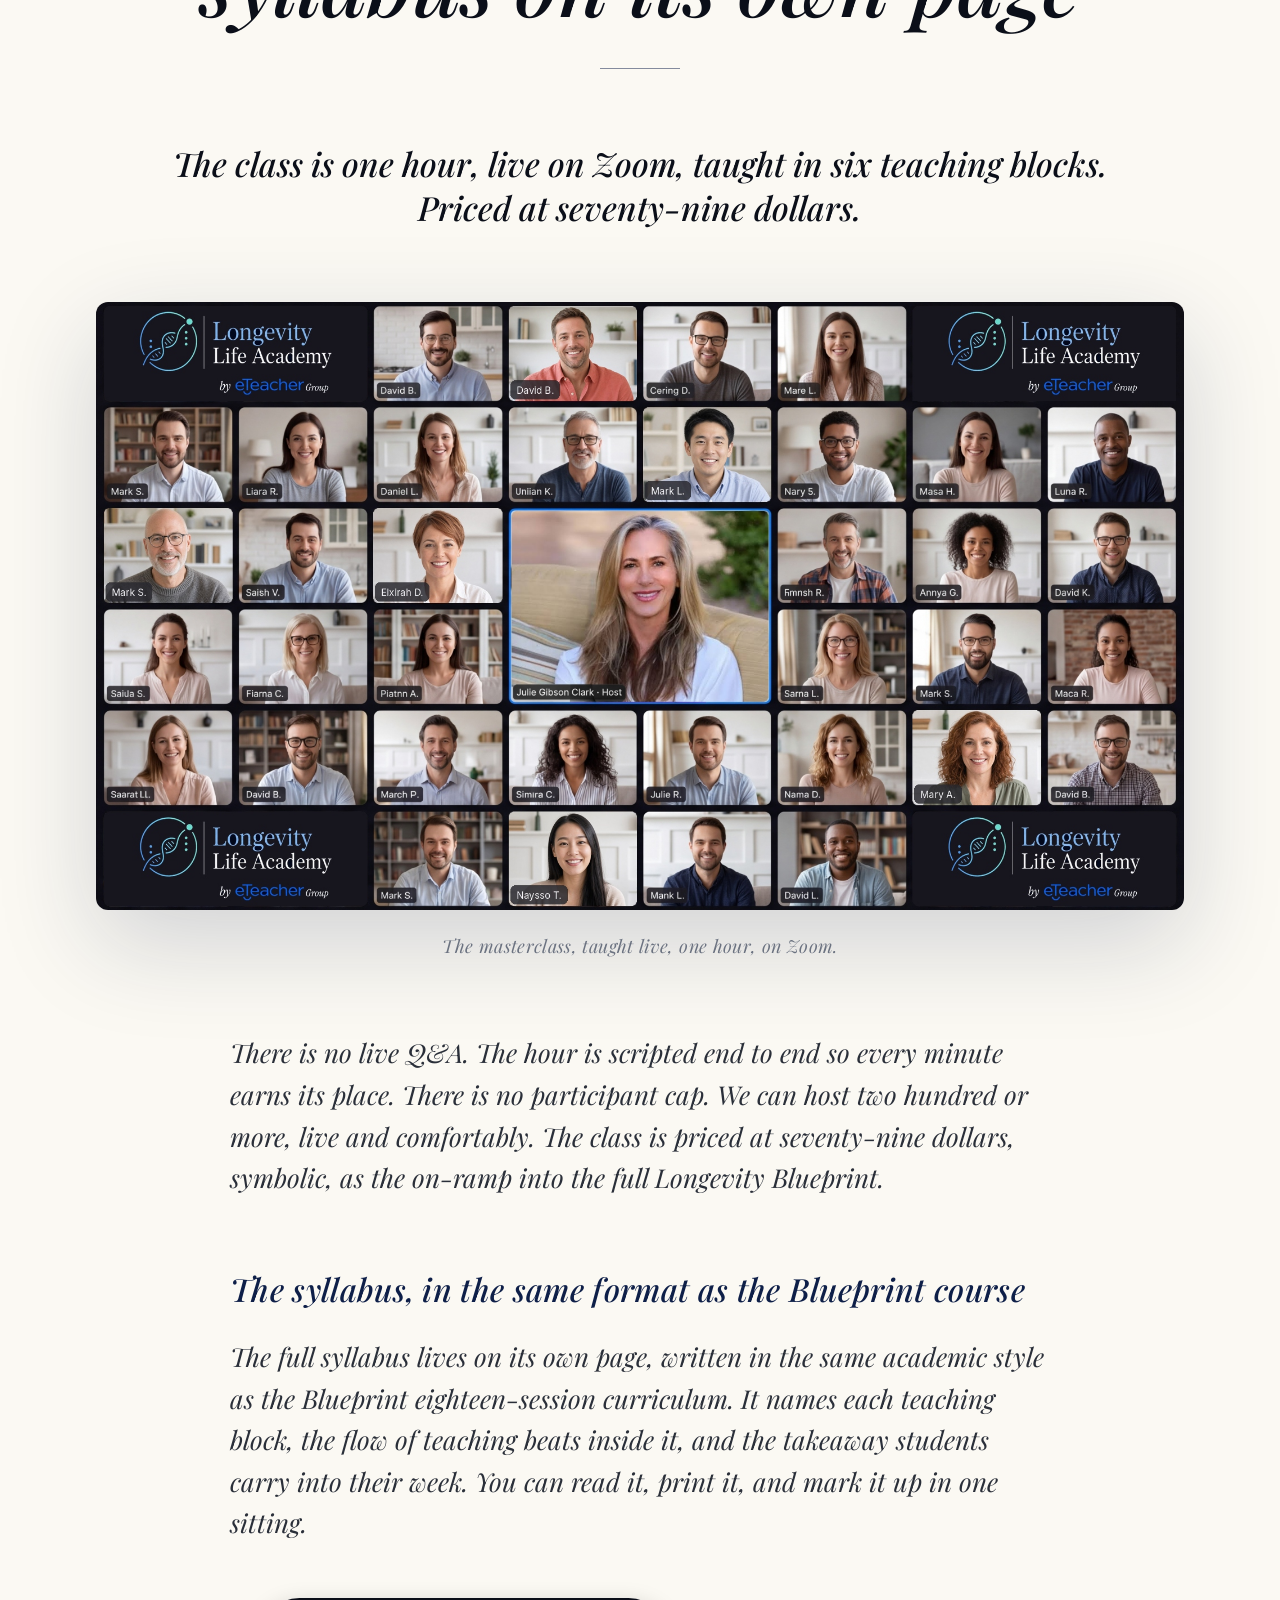
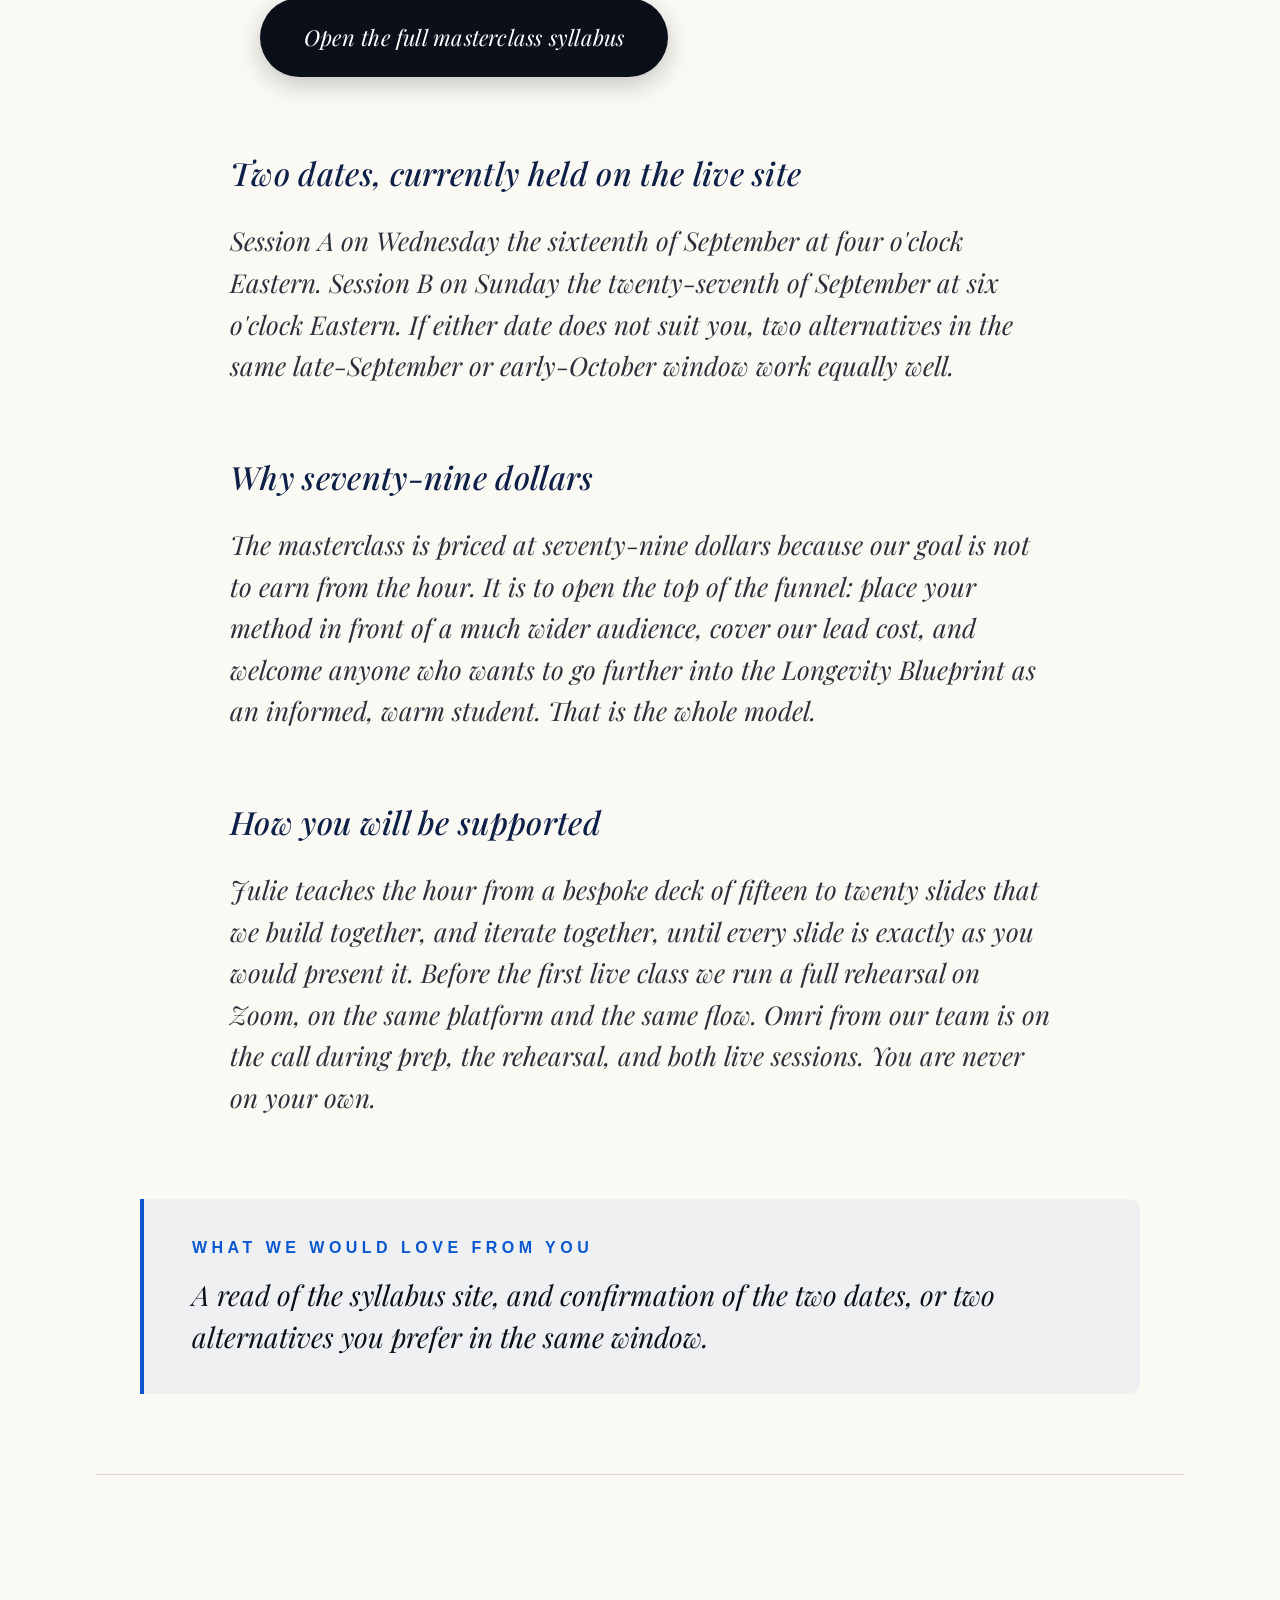
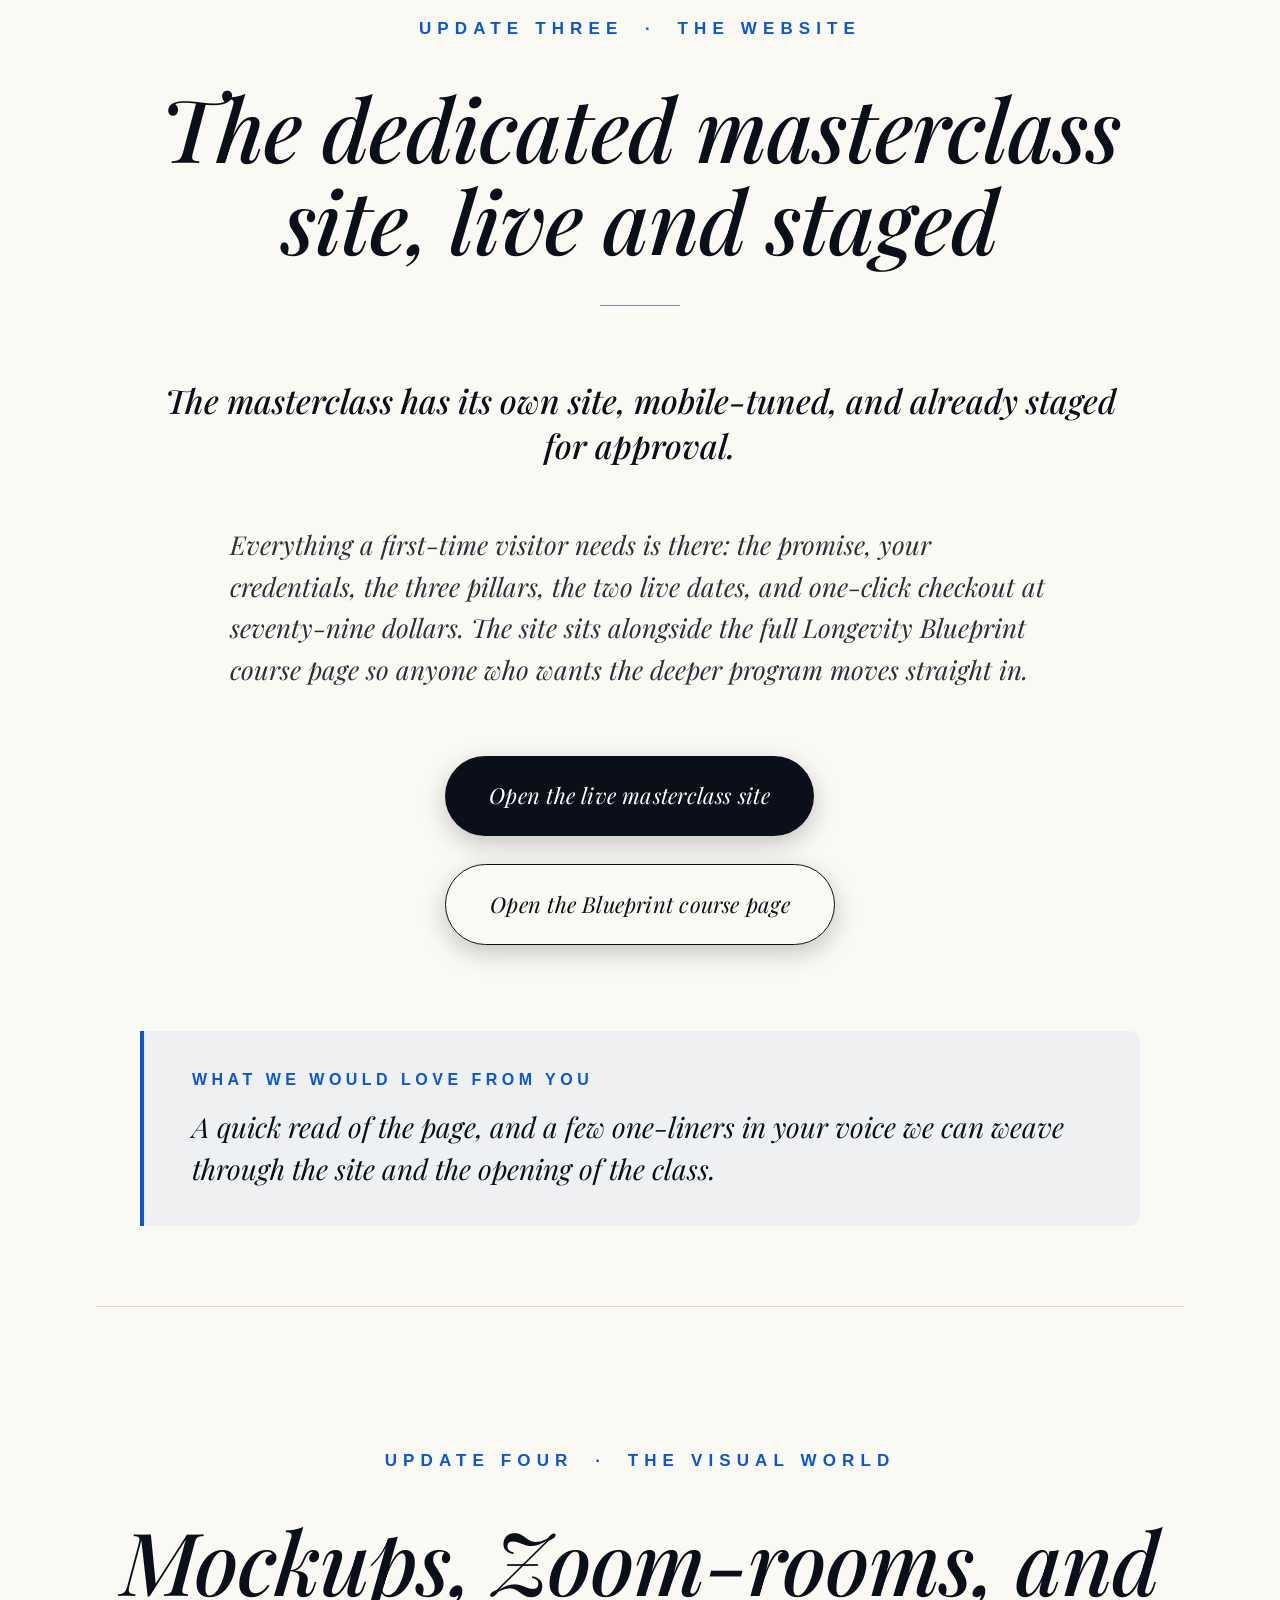
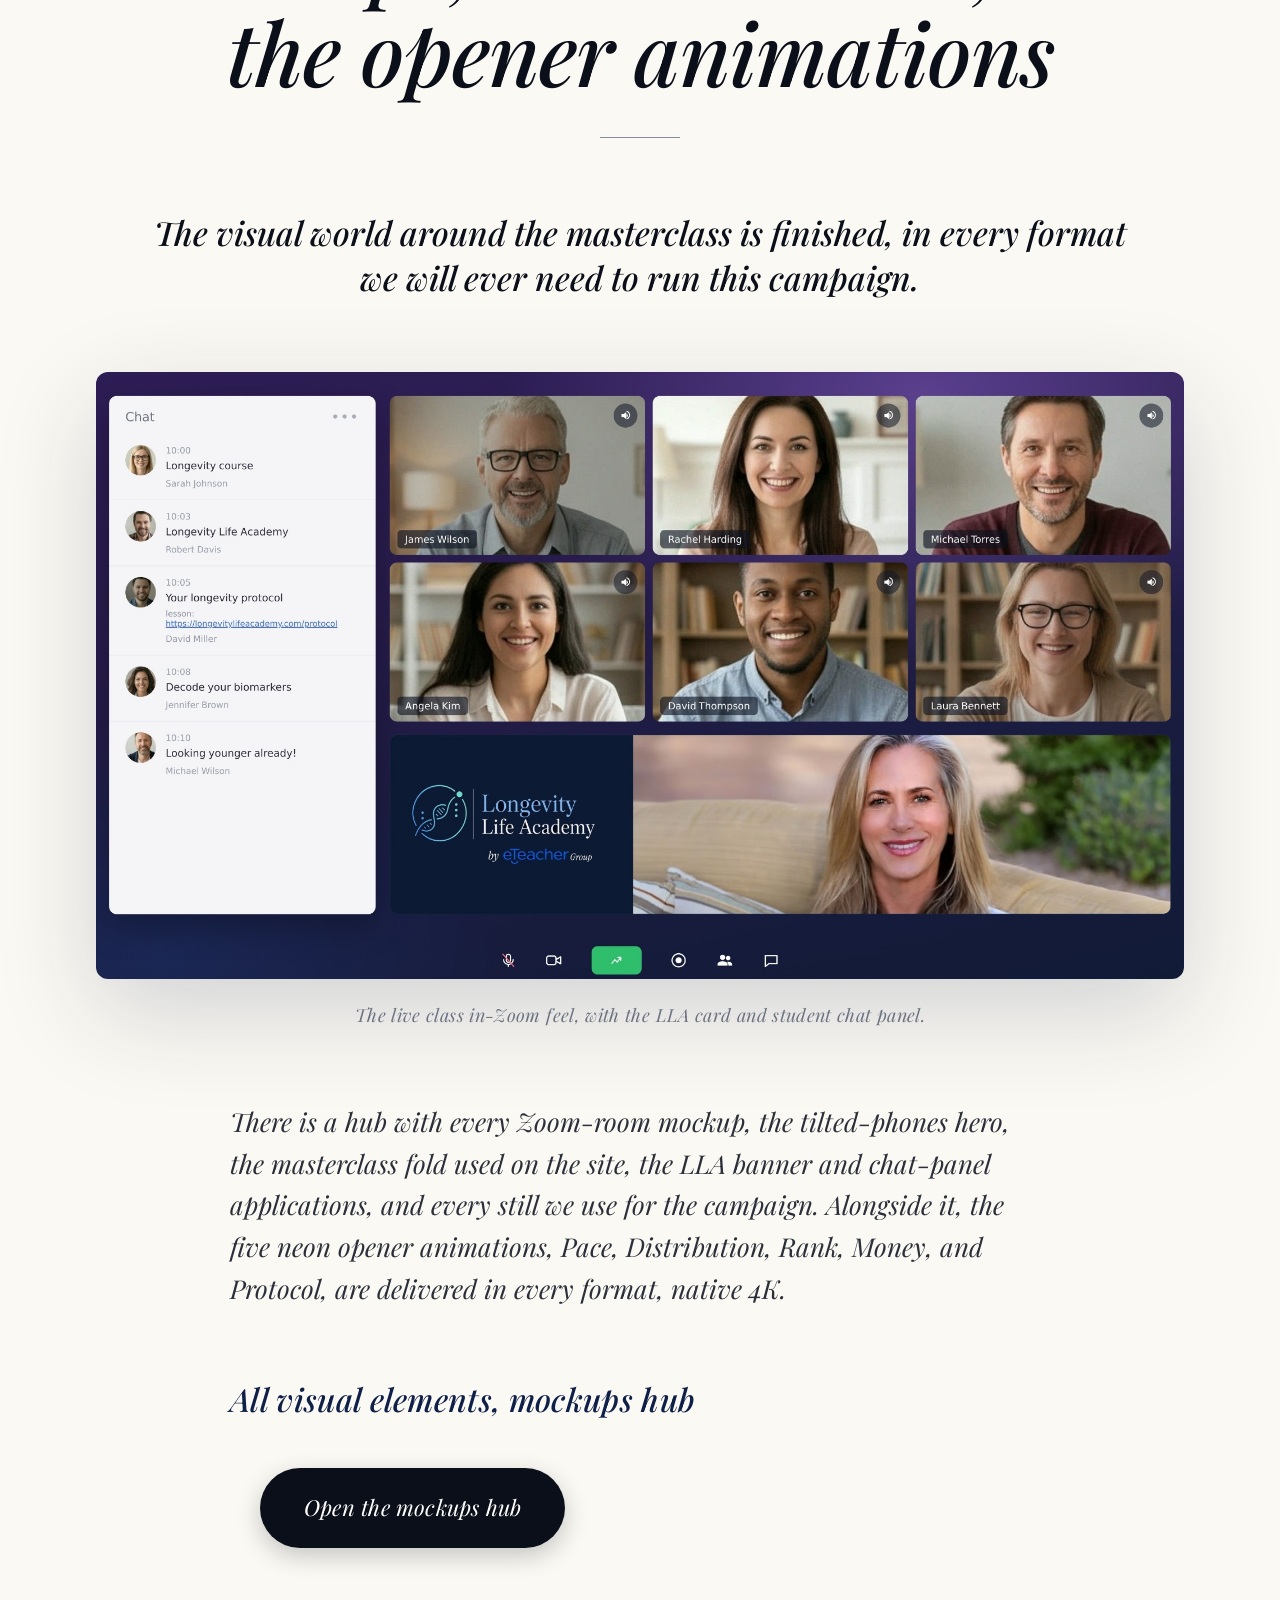
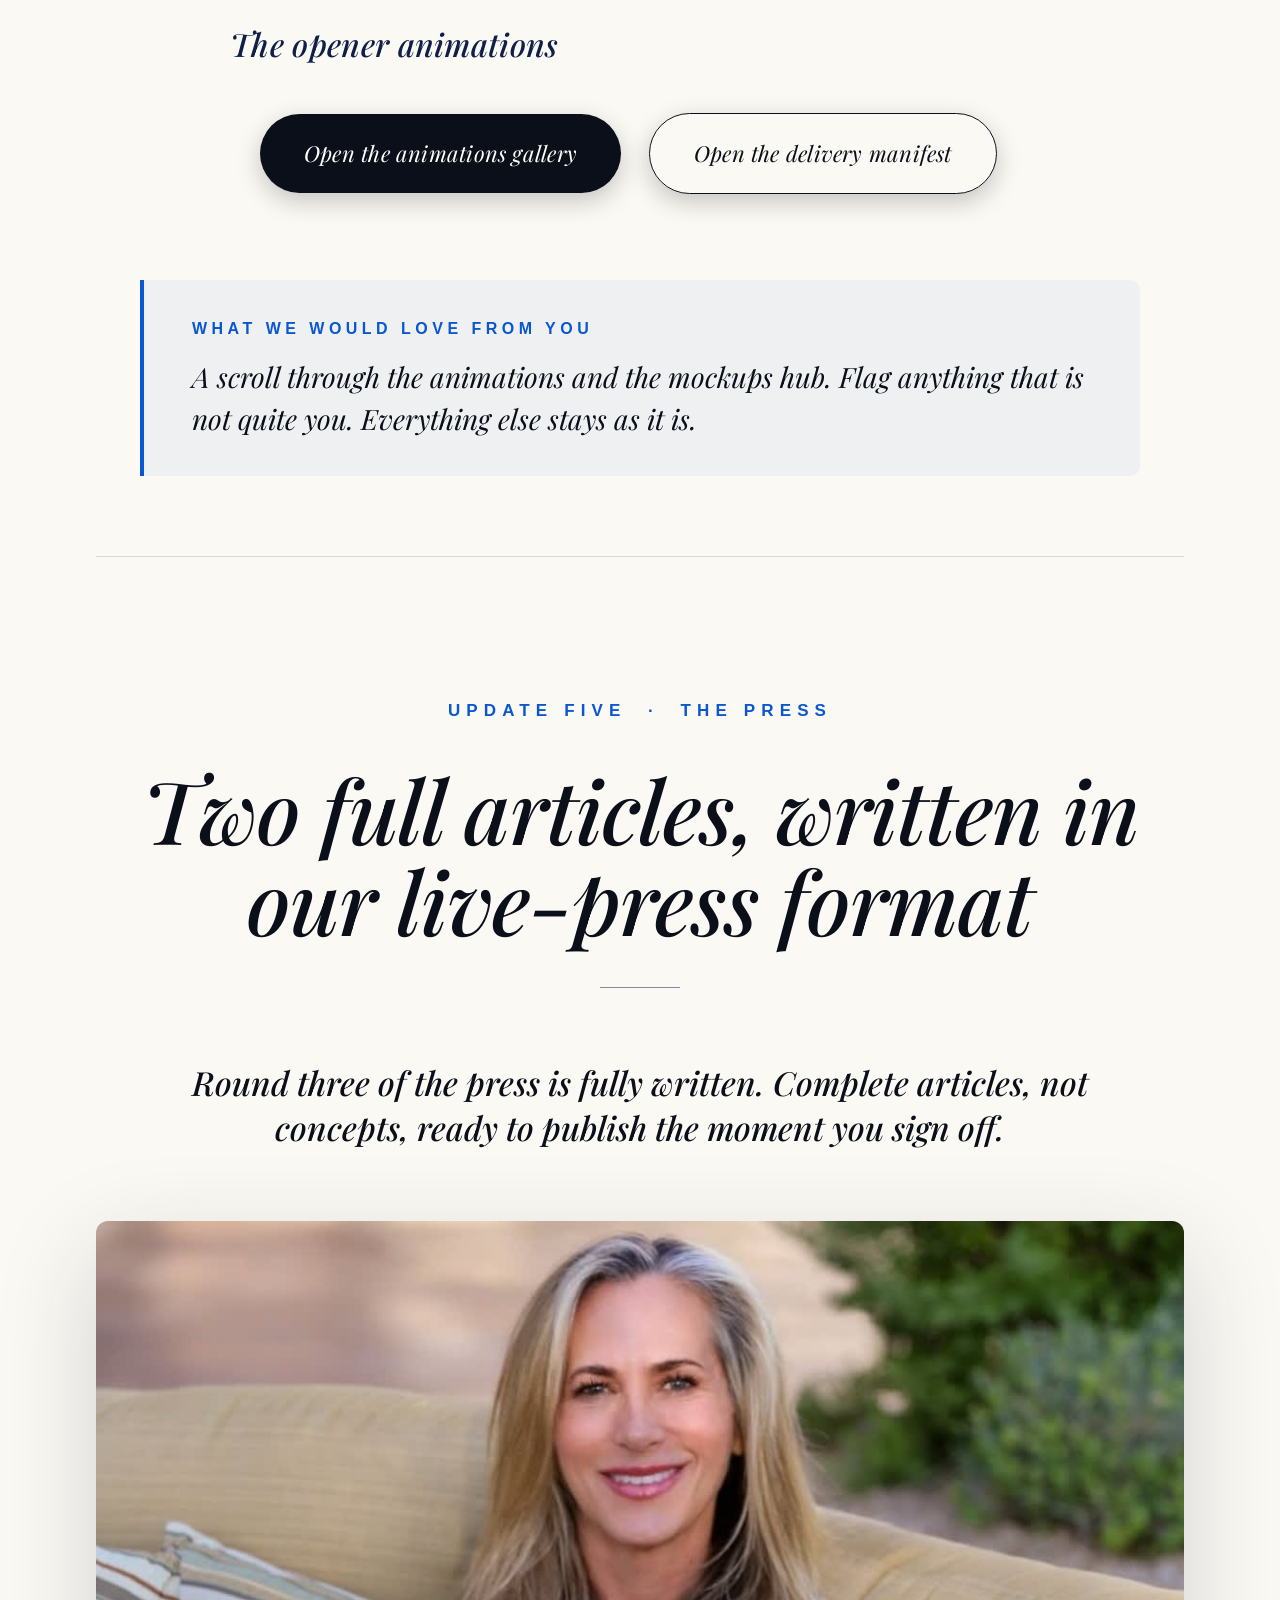
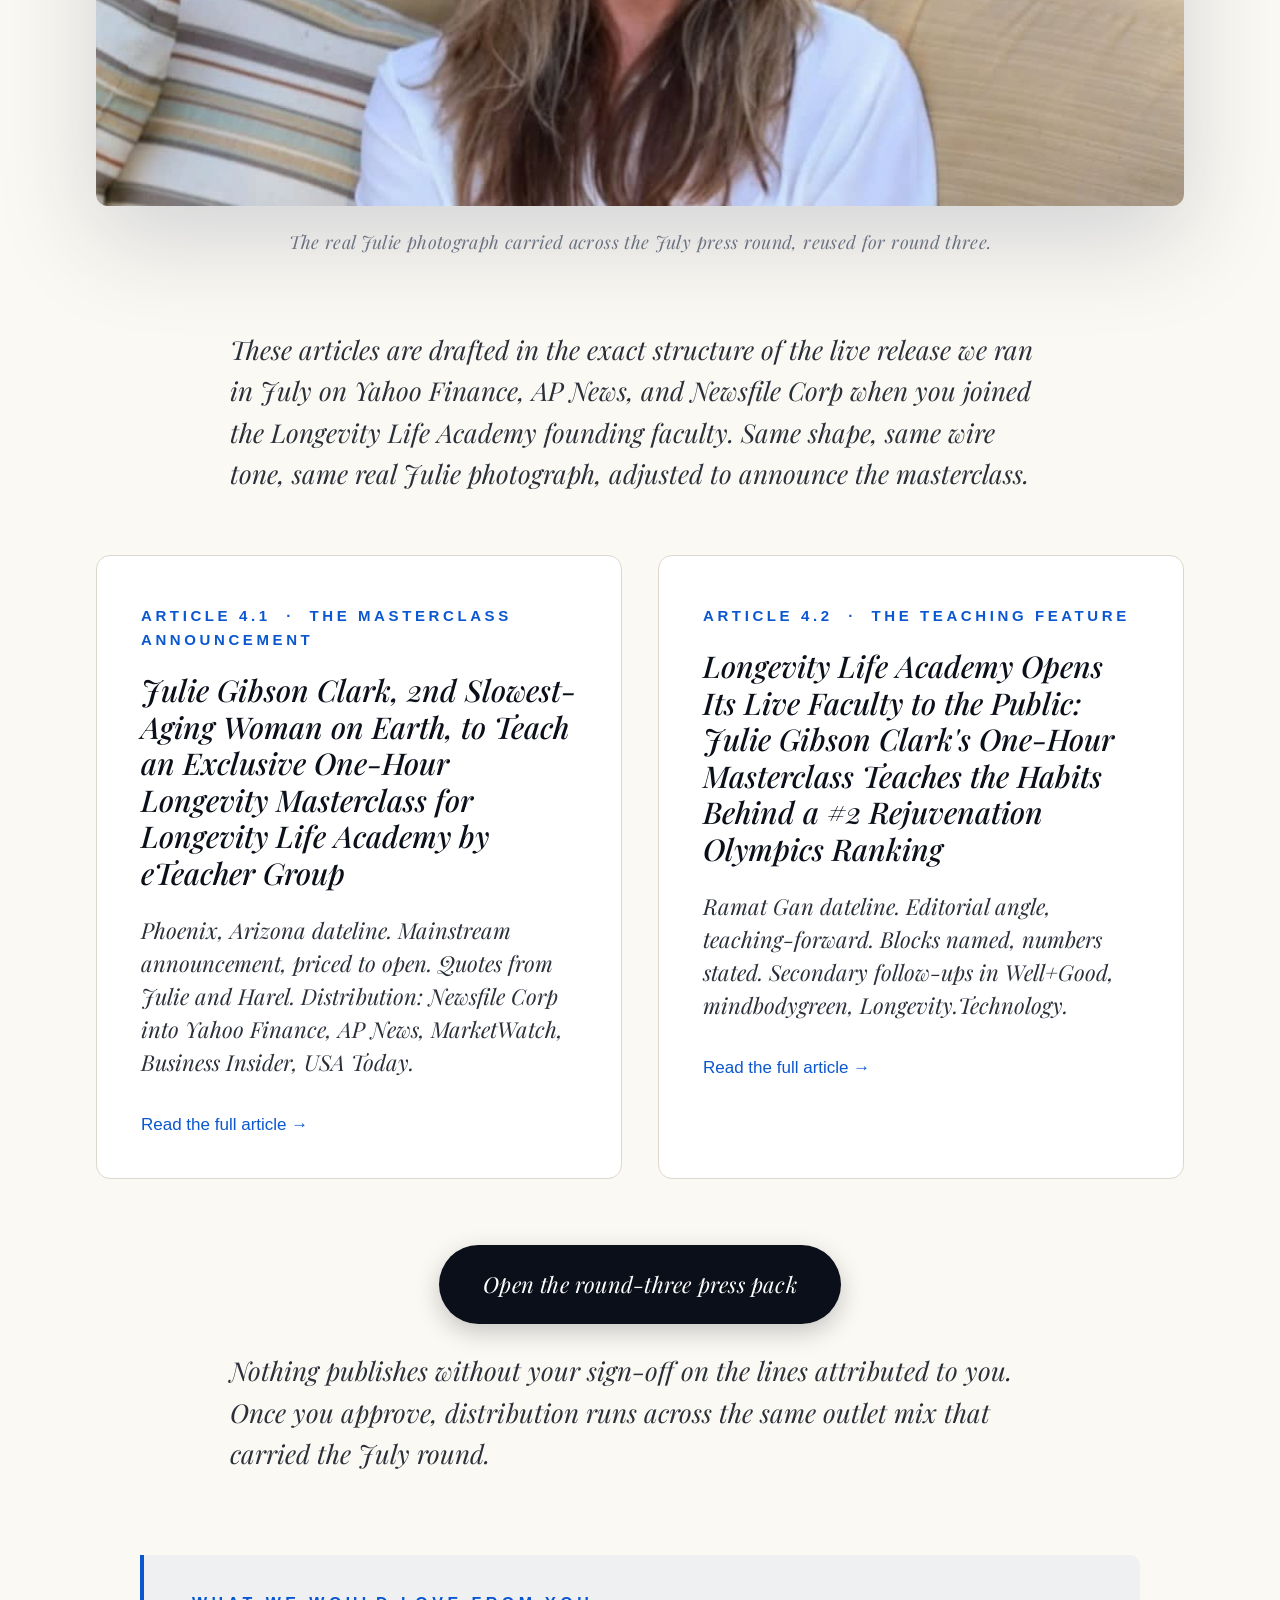
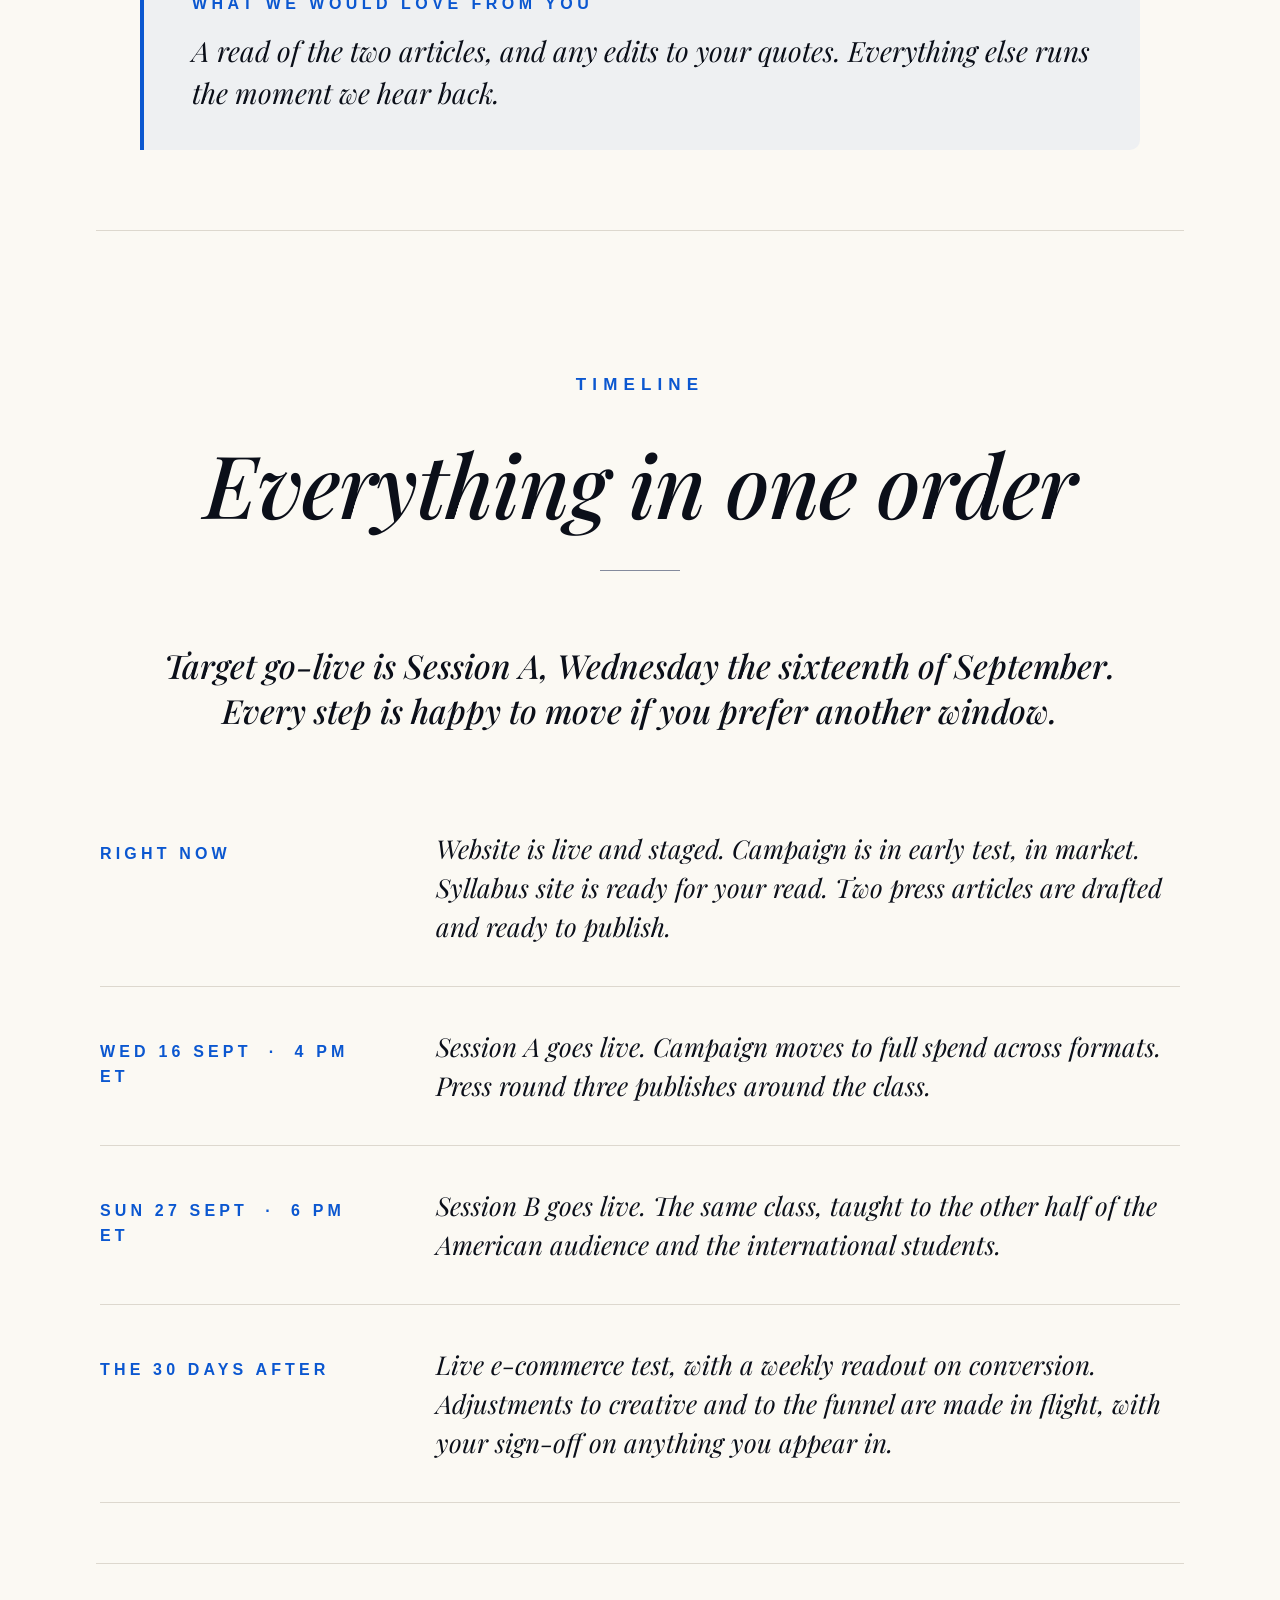
==== commit 6e6eaf2e: "Full-width layout, magazine-scale hero, larger nav, no wasted margins" ====
--- a/index.html
+++ b/index.html
@@ -18,7 +18,7 @@
   body{
     font-family:"Playfair Display", Georgia, "Iowan Old Style", serif;
     font-style:italic; font-weight:400;
-    font-size:24px; line-height:1.65;
+    font-size:26px; line-height:1.6;
     -webkit-font-smoothing:antialiased;
   }
   a{color:var(--acc); text-decoration:none; border-bottom:1px solid rgba(11,87,208,.35); padding-bottom:1px}
@@ -27,94 +27,103 @@
   /* Nav */
   nav.top{
     position:sticky; top:0; z-index:5;
-    background:rgba(251,249,243,.94); backdrop-filter:saturate(140%) blur(10px);
+    background:rgba(251,249,243,.96); backdrop-filter:saturate(140%) blur(12px);
     border-bottom:1px solid var(--rule);
-    padding:22px 40px; display:flex; align-items:center; justify-content:space-between;
+    padding:28px 64px; display:flex; align-items:center; justify-content:space-between;
     font-family:-apple-system,BlinkMacSystemFont,"Segoe UI",Arial,sans-serif;
-    font-style:normal; font-size:15px; letter-spacing:.04em;
-  }
-  nav.top .brand{color:var(--ink); font-weight:500}
+    font-style:normal; font-size:18px; letter-spacing:.04em;
+  }
+  nav.top .brand{color:var(--ink); font-weight:500; font-size:20px}
   nav.top .brand em{color:var(--muted); font-style:italic; font-weight:400}
-  nav.top .links a{margin-left:26px; color:var(--muted); border:none}
+  nav.top .links a{margin-left:36px; color:var(--muted); border:none; font-size:17px}
   nav.top .links a:hover{color:var(--ink)}
-  @media(max-width:820px){ nav.top .links{display:none} }
-
-  main{max-width:1080px; margin:0 auto; padding:0 40px 160px}
+  @media(max-width:820px){
+    nav.top{padding:18px 24px; font-size:14px}
+    nav.top .brand{font-size:15px}
+    nav.top .links{display:none}
+  }
+
+  .wrap{max-width:1440px; margin:0 auto; padding:0 96px}
+  .narrow{max-width:960px; margin-left:auto; margin-right:auto}
+  @media(max-width:1100px){ .wrap{padding:0 48px} }
+  @media(max-width:820px){ .wrap{padding:0 24px} }
 
   /* Cover */
   header.cover{
-    text-align:center; padding:140px 0 120px; border-bottom:1px solid var(--rule);
+    text-align:center; padding:120px 0 140px; border-bottom:1px solid var(--rule);
     position:relative;
+    background:
+      radial-gradient(1200px 500px at 50% 0%, rgba(14,31,72,.04), transparent 70%),
+      var(--cream);
   }
   .letterhead{
     display:inline-block; background:#0E1F48; color:#fff;
-    padding:28px 60px; border-radius:8px;
+    padding:32px 72px; border-radius:10px;
     font-family:"Playfair Display", Georgia, serif; font-style:italic;
-    font-size:26px; line-height:1.2; box-shadow:0 12px 40px rgba(14,31,72,.18);
-  }
-  .letterhead .lla{display:block; font-size:32px; margin-bottom:4px; font-weight:500}
+    font-size:28px; line-height:1.2; box-shadow:0 16px 48px rgba(14,31,72,.22);
+  }
+  .letterhead .lla{display:block; font-size:36px; margin-bottom:6px; font-weight:500}
   .letterhead .by{
-    display:block; font-size:14px; letter-spacing:.18em; color:#c9d3ec;
+    display:block; font-size:15px; letter-spacing:.20em; color:#c9d3ec;
     text-transform:uppercase; font-style:normal; font-family:-apple-system,BlinkMacSystemFont,"Segoe UI",Arial,sans-serif; font-weight:500;
   }
   .kicker{
-    display:block; margin:56px auto 22px; max-width:600px;
-    color:var(--muted); font-size:16px; letter-spacing:.32em; text-transform:uppercase;
+    display:block; margin:64px auto 24px; max-width:700px;
+    color:var(--muted); font-size:18px; letter-spacing:.36em; text-transform:uppercase;
     font-style:normal; font-family:-apple-system,BlinkMacSystemFont,"Segoe UI",Arial,sans-serif; font-weight:500;
   }
   header.cover h1{
-    margin:0 0 24px; color:var(--ink);
-    font-size:104px; line-height:1.02; font-weight:500;
-    letter-spacing:-1px;
+    margin:0 0 32px; color:var(--ink);
+    font-size:clamp(72px, 12vw, 176px); line-height:.98; font-weight:500;
+    letter-spacing:-2px;
   }
   header.cover .sub{
-    color:var(--ink2); font-size:38px; margin:0 0 60px; line-height:1.2;
+    color:var(--ink2); font-size:clamp(30px, 3.4vw, 52px); margin:0 0 72px; line-height:1.2;
   }
   header.cover .meta{
-    color:var(--muted); font-size:16px; letter-spacing:.24em; text-transform:uppercase;
+    color:var(--muted); font-size:17px; letter-spacing:.28em; text-transform:uppercase;
     font-style:normal; font-family:-apple-system,BlinkMacSystemFont,"Segoe UI",Arial,sans-serif; font-weight:500;
   }
   @media (max-width:820px){
-    header.cover{padding:80px 0 60px}
-    header.cover h1{font-size:56px}
-    header.cover .sub{font-size:26px}
-    .letterhead{padding:22px 36px}
-    .letterhead .lla{font-size:26px}
+    header.cover{padding:60px 0 60px}
+    .letterhead{padding:22px 36px; font-size:22px}
+    .letterhead .lla{font-size:24px}
+    header.cover .sub{margin-bottom:40px}
   }
 
   /* Section rhythm */
-  section.chapter{padding:120px 0 40px; border-bottom:1px solid var(--rule)}
+  section.chapter{padding:140px 0 60px; border-bottom:1px solid var(--rule)}
   section.chapter:last-of-type{border-bottom:0}
   section.chapter .eyebrow{
-    display:block; color:var(--acc); font-size:15px; letter-spacing:.32em; text-transform:uppercase;
+    display:block; color:var(--acc); font-size:17px; letter-spacing:.36em; text-transform:uppercase;
     font-style:normal; font-family:-apple-system,BlinkMacSystemFont,"Segoe UI",Arial,sans-serif; font-weight:600;
-    text-align:center; margin:0 0 34px;
+    text-align:center; margin:0 0 40px;
   }
   section.chapter h2{
-    margin:0 auto 64px; color:var(--ink);
-    font-size:68px; line-height:1.1; font-weight:500; letter-spacing:-.5px;
-    text-align:center; max-width:900px;
+    margin:0 auto 72px; color:var(--ink);
+    font-size:clamp(52px, 6.8vw, 108px); line-height:1.05; font-weight:500; letter-spacing:-1px;
+    text-align:center; max-width:1200px;
   }
   section.chapter h2::after{
-    content:""; display:block; width:64px; height:1px; background:var(--ink2);
-    margin:34px auto 0; opacity:.5;
+    content:""; display:block; width:80px; height:1px; background:var(--ink2);
+    margin:40px auto 0; opacity:.5;
   }
   @media (max-width:820px){
     section.chapter{padding:80px 0 20px}
-    section.chapter h2{font-size:40px; margin-bottom:44px}
+    section.chapter h2{margin-bottom:44px}
     section.chapter .eyebrow{font-size:13px}
   }
 
-  p{margin:0 0 28px; max-width:760px; margin-left:auto; margin-right:auto}
+  p{margin:0 0 32px; max-width:820px; margin-left:auto; margin-right:auto}
   .lede{
-    font-size:34px; line-height:1.4; color:var(--ink); margin:0 auto 44px;
-    max-width:820px; text-align:center; font-weight:500;
-  }
-  @media(max-width:820px){ .lede{font-size:26px} p{font-size:21px} body{font-size:21px} }
+    font-size:clamp(30px, 2.6vw, 42px); line-height:1.35; color:var(--ink); margin:0 auto 56px;
+    max-width:1000px; text-align:center; font-weight:500;
+  }
+  @media(max-width:820px){ p{font-size:22px} body{font-size:22px} }
 
   h3.micro{
-    color:var(--ink2); font-size:28px; margin:56px auto 20px;
-    font-weight:500; max-width:760px; letter-spacing:.01em;
+    color:var(--ink2); font-size:32px; margin:64px auto 22px;
+    font-weight:500; max-width:820px; letter-spacing:.01em;
   }
 
   .cta{
@@ -131,14 +140,14 @@
 
   /* Media */
   figure.big{
-    margin:56px auto; max-width:1080px; text-align:center;
+    margin:72px auto; max-width:1248px; text-align:center;
   }
   figure.big img{
-    width:100%; height:auto; display:block; border-radius:10px;
-    box-shadow:0 24px 80px rgba(14,31,72,.14);
+    width:100%; height:auto; display:block; border-radius:12px;
+    box-shadow:0 32px 100px rgba(14,31,72,.18);
   }
   figure.big figcaption{
-    margin-top:18px; color:var(--muted); font-size:16px; letter-spacing:.02em;
+    margin-top:22px; color:var(--muted); font-size:18px; letter-spacing:.02em;
     font-style:italic;
   }
 
@@ -151,93 +160,94 @@
 
   /* Ask block */
   .ask{
-    max-width:760px; margin:60px auto 20px;
-    border-left:3px solid var(--acc); padding:28px 36px;
-    background:rgba(11,87,208,.05); border-radius:0 8px 8px 0;
+    max-width:1000px; margin:80px auto 20px;
+    border-left:4px solid var(--acc); padding:36px 48px;
+    background:rgba(11,87,208,.05); border-radius:0 10px 10px 0;
   }
   .ask .ask-title{
-    display:block; margin-bottom:10px; color:var(--acc);
-    font-size:14px; letter-spacing:.28em; text-transform:uppercase;
+    display:block; margin-bottom:14px; color:var(--acc);
+    font-size:16px; letter-spacing:.28em; text-transform:uppercase;
     font-style:normal; font-family:-apple-system,BlinkMacSystemFont,"Segoe UI",Arial,sans-serif; font-weight:600;
   }
-  .ask p{margin:0; font-size:24px; line-height:1.55; color:var(--ink)}
-  @media(max-width:820px){ .ask p{font-size:20px} }
+  .ask p{margin:0; font-size:28px; line-height:1.5; color:var(--ink); max-width:none}
+  @media(max-width:820px){ .ask p{font-size:22px} .ask{padding:24px 28px} }
 
   /* Article cards for press chapter */
   .article-cards{
-    display:grid; grid-template-columns:1fr 1fr; gap:28px;
-    max-width:1080px; margin:44px auto 20px;
+    display:grid; grid-template-columns:1fr 1fr; gap:36px;
+    max-width:1248px; margin:60px auto 30px;
   }
   .article-cards a{
-    display:block; padding:36px 32px 32px; background:var(--card);
-    border:1px solid var(--rule); border-radius:12px; color:var(--body);
-    border-bottom:1px solid var(--rule);
+    display:block; padding:48px 44px 40px; background:var(--card);
+    border:1px solid var(--rule); border-radius:14px; color:var(--body);
     transition:transform .15s ease, box-shadow .15s ease;
   }
   .article-cards a:hover{
-    transform:translateY(-2px);
-    box-shadow:0 16px 40px rgba(14,31,72,.10);
+    transform:translateY(-3px);
+    box-shadow:0 24px 60px rgba(14,31,72,.14);
     color:var(--body);
   }
   .article-cards .num{
-    display:block; color:var(--acc); font-size:14px; letter-spacing:.24em; text-transform:uppercase;
+    display:block; color:var(--acc); font-size:15px; letter-spacing:.24em; text-transform:uppercase;
     font-style:normal; font-family:-apple-system,BlinkMacSystemFont,"Segoe UI",Arial,sans-serif; font-weight:600;
-    margin-bottom:14px;
+    margin-bottom:20px;
   }
   .article-cards h4{
-    margin:0 0 16px; font-size:24px; line-height:1.25; color:var(--ink); font-weight:500;
-  }
-  .article-cards .snip{color:var(--body); font-size:19px; line-height:1.5}
+    margin:0 0 22px; font-size:30px; line-height:1.22; color:var(--ink); font-weight:500;
+  }
+  .article-cards .snip{color:var(--body); font-size:22px; line-height:1.5}
   .article-cards .go{
-    display:block; margin-top:22px; color:var(--acc); font-size:16px;
+    display:block; margin-top:28px; color:var(--acc); font-size:17px;
     font-style:normal; font-family:-apple-system,BlinkMacSystemFont,"Segoe UI",Arial,sans-serif; font-weight:500;
   }
-  @media(max-width:820px){ .article-cards{grid-template-columns:1fr} }
+  @media(max-width:820px){ .article-cards{grid-template-columns:1fr; gap:20px} .article-cards a{padding:28px 24px} }
 
   /* Timeline */
-  .timeline{max-width:820px; margin:0 auto}
+  .timeline{max-width:1080px; margin:0 auto}
   .timeline .row{
-    display:grid; grid-template-columns:220px 1fr; gap:40px;
-    padding:32px 0; border-bottom:1px solid var(--rule);
+    display:grid; grid-template-columns:280px 1fr; gap:56px;
+    padding:40px 0; border-bottom:1px solid var(--rule);
     align-items:baseline;
   }
   .timeline .when{
-    color:var(--acc); font-size:14px; letter-spacing:.24em; text-transform:uppercase;
+    color:var(--acc); font-size:16px; letter-spacing:.26em; text-transform:uppercase;
     font-style:normal; font-family:-apple-system,BlinkMacSystemFont,"Segoe UI",Arial,sans-serif; font-weight:600;
   }
-  .timeline .what{font-size:22px; line-height:1.55; color:var(--ink); margin:0}
+  .timeline .what{font-size:26px; line-height:1.5; color:var(--ink); margin:0; max-width:none}
   @media(max-width:820px){
     .timeline .row{grid-template-columns:1fr; gap:8px; padding:22px 0}
-    .timeline .what{font-size:19px}
+    .timeline .what{font-size:21px}
   }
 
   /* Close */
   .close{
-    text-align:center; padding:120px 0 40px; border-top:1px solid var(--rule); margin-top:100px;
-  }
-  .close p{font-size:32px; color:var(--ink); max-width:700px; margin:0 auto 30px; line-height:1.4}
-  .sig{color:var(--muted); font-size:22px; margin-top:44px}
+    text-align:center; padding:140px 0 60px; border-top:1px solid var(--rule); margin-top:120px;
+  }
+  .close p{font-size:38px; color:var(--ink); max-width:900px; margin:0 auto 40px; line-height:1.4}
+  .sig{color:var(--muted); font-size:24px; margin-top:56px}
+  @media(max-width:820px){ .close p{font-size:26px} }
 
   /* Appendix */
-  section.appendix{padding:100px 0 60px}
+  section.appendix{padding:120px 0 80px}
   section.appendix h2{
-    color:var(--ink); font-size:48px; text-align:left; margin:0 0 40px; max-width:none;
+    color:var(--ink); font-size:64px; text-align:left; margin:0 0 56px; max-width:none;
   }
   section.appendix h2::after{display:none}
   section.appendix .eyebrow{text-align:left}
   section.appendix ul{list-style:none; padding:0; margin:0; max-width:none}
   section.appendix li{
-    padding:22px 0; border-bottom:1px solid var(--rule);
-    display:grid; grid-template-columns:1fr 1.4fr; gap:32px; align-items:baseline;
-  }
-  section.appendix li .label{color:var(--ink); font-size:22px}
+    padding:28px 0; border-bottom:1px solid var(--rule);
+    display:grid; grid-template-columns:1fr 1.4fr; gap:40px; align-items:baseline;
+  }
+  section.appendix li .label{color:var(--ink); font-size:26px}
   section.appendix li a{
-    font-size:15px; word-break:break-all;
+    font-size:17px; word-break:break-all;
     font-style:normal; font-family:-apple-system,BlinkMacSystemFont,"Segoe UI",Arial,sans-serif; font-weight:500;
   }
   @media(max-width:820px){
+    section.appendix h2{font-size:36px}
     section.appendix li{grid-template-columns:1fr; gap:6px; padding:16px 0}
-    section.appendix li .label{font-size:19px}
+    section.appendix li .label{font-size:21px}
   }
 </style>
 </head>
@@ -255,9 +265,7 @@
   </span>
 </nav>
 
-<main>
-
-  <header class="cover">
+<header class="cover">
     <div class="letterhead">
       <span class="lla">Longevity Life Academy</span>
       <span class="by">by eTeacher Group</span>
@@ -266,7 +274,9 @@
     <h1>The Longevity Masterclass</h1>
     <p class="sub">a letter for Julie Gibson Clark</p>
     <p class="meta">Longevity Life Academy &nbsp;·&nbsp; 1 September 2026</p>
-  </header>
+</header>
+
+<main class="wrap">
 
   <section class="chapter" id="intro">
     <span class="eyebrow">Intro</span>
